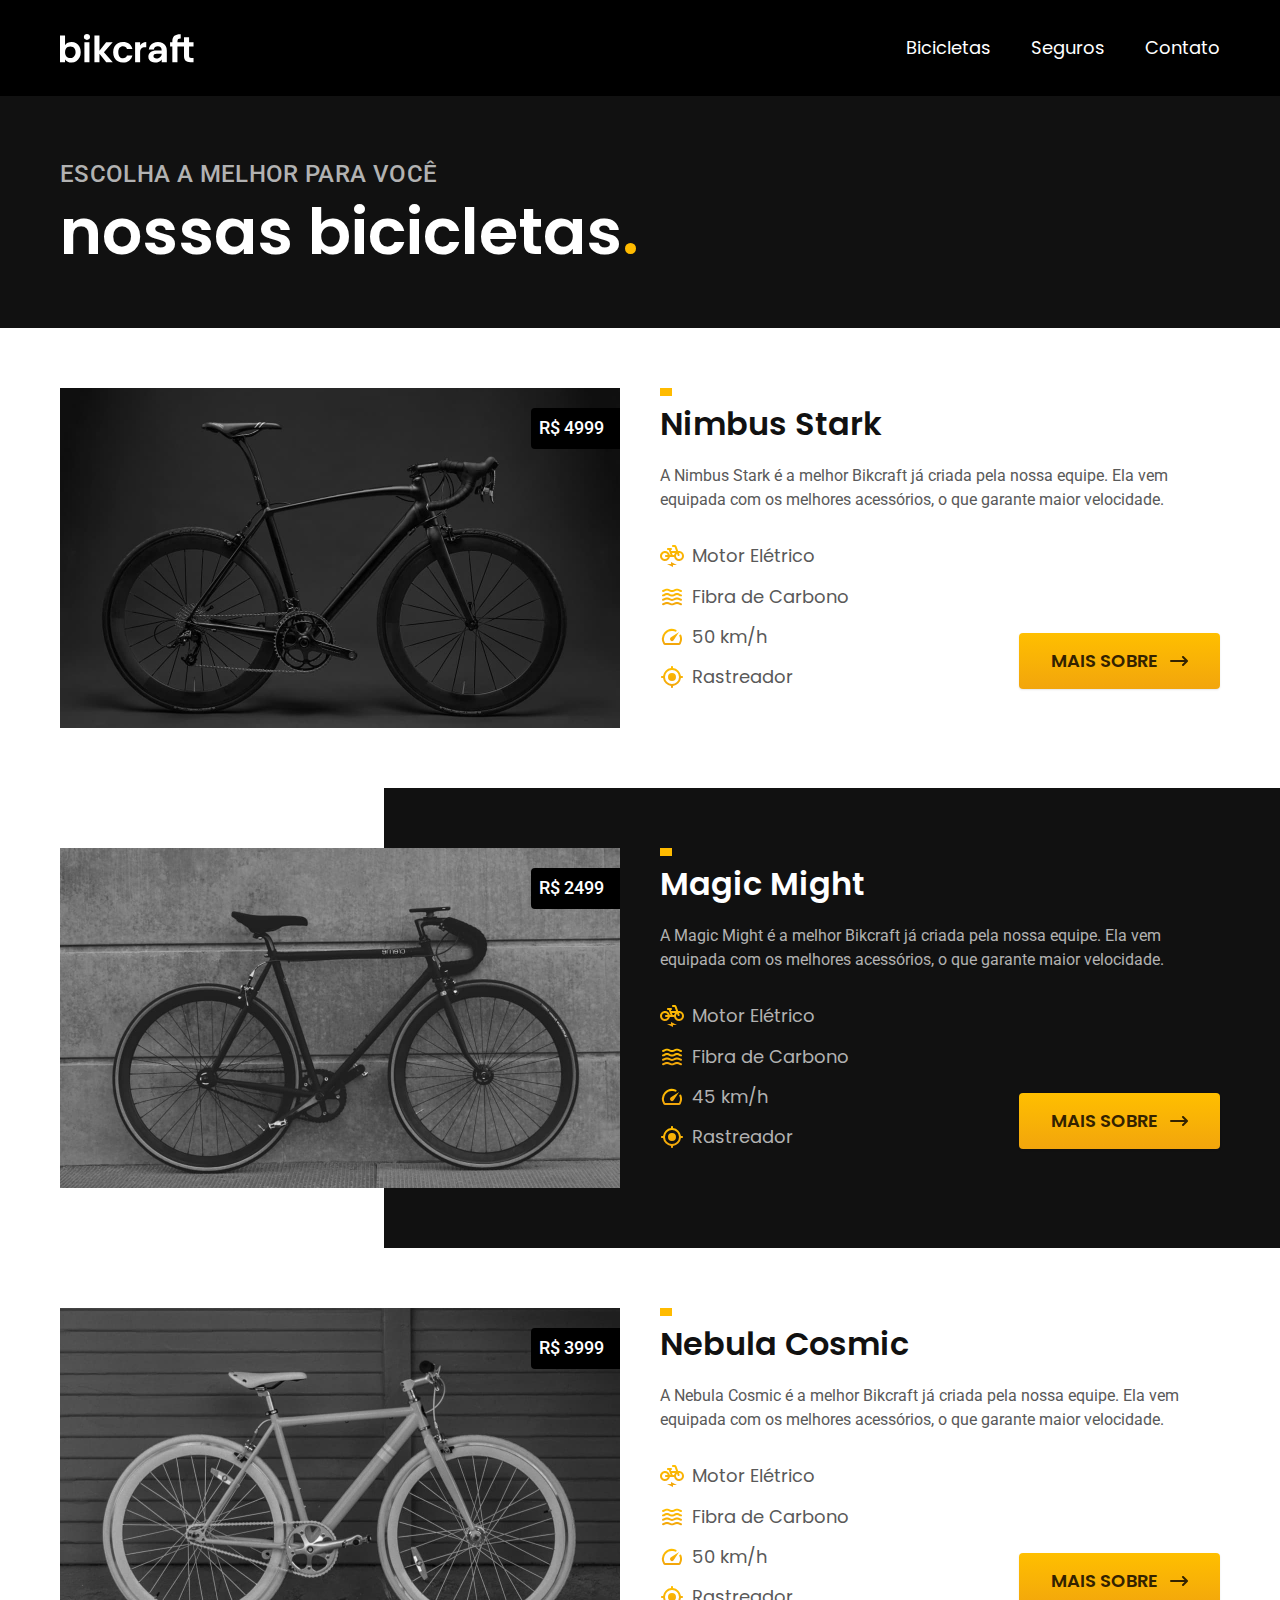
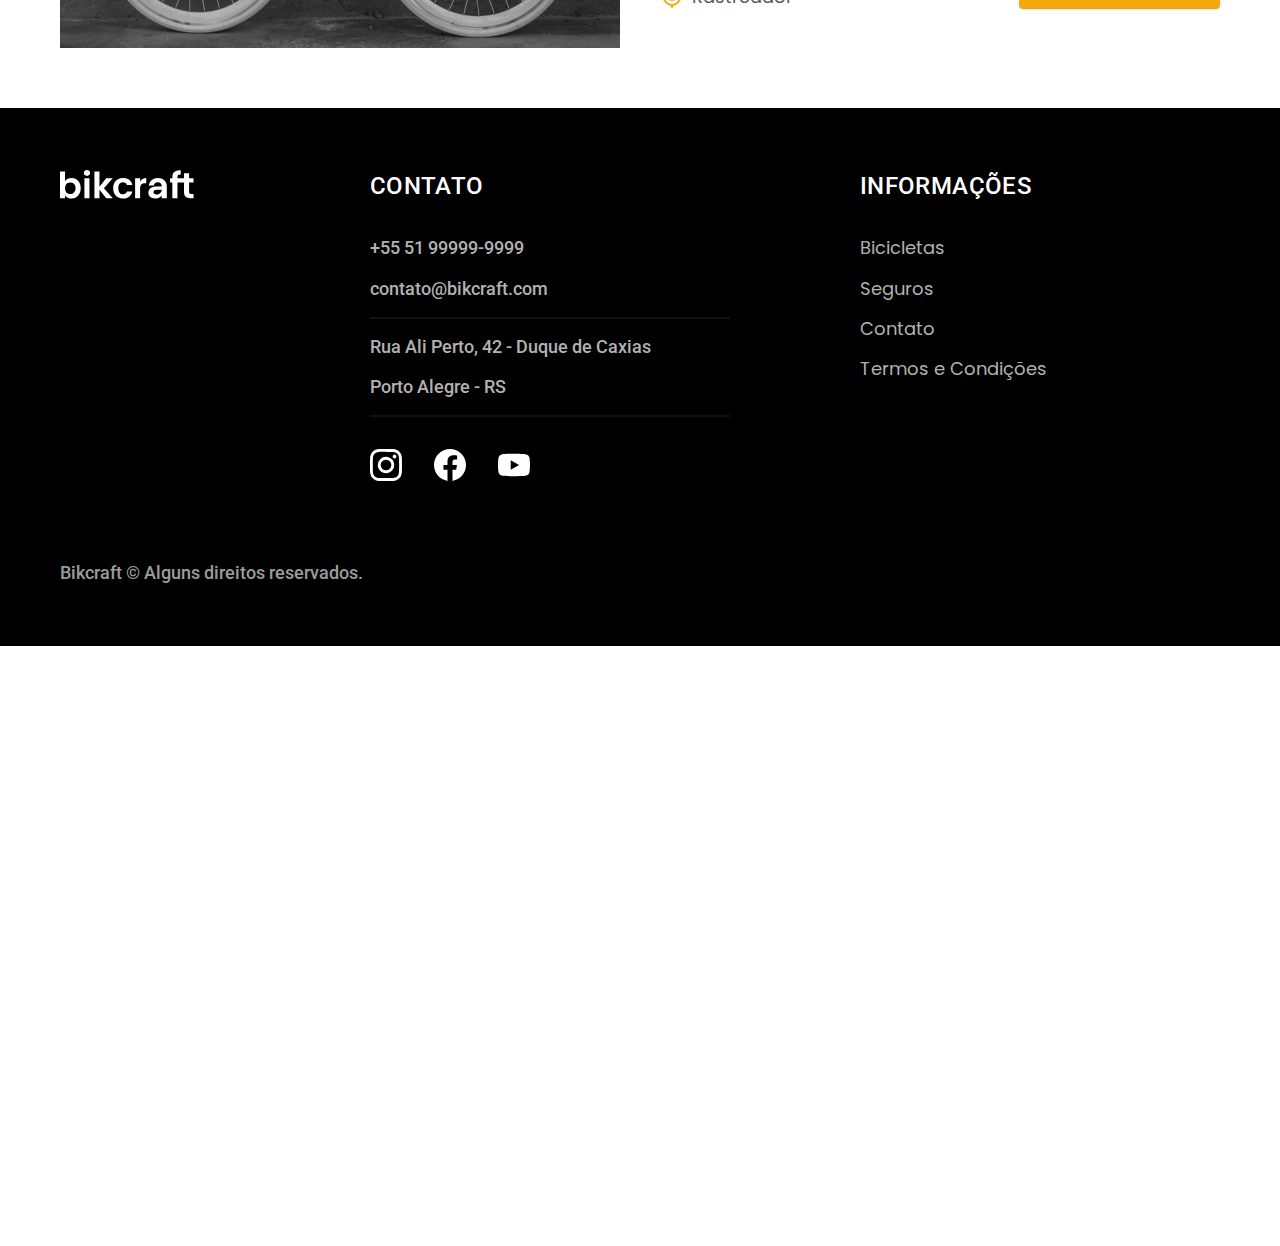
==== bicicletas.html @ feb737e9 "bicicletas" ====
<!DOCTYPE html>
<html lang="pt-br">

<head>
  <meta charset="UTF-8">
  <meta http-equiv="X-UA-Compatible" content="IE=edge">
  <meta name="viewport" content="width=device-width, initial-scale=1.0">
  <title>Bicicletas | Bikcraft</title>
  <meta name="description" content="Bicicletas.">
  <link rel="stylesheet" href="./css/style.css">

  <link rel="preconnect" href="https://fonts.googleapis.com">
  <link rel="preconnect" href="https://fonts.gstatic.com" crossorigin>
  <link href="https://fonts.googleapis.com/css2?family=Merriweather:ital,wght@1,900&family=Poppins:wght@400;600&family=Roboto:wght@500&display=swap" rel="stylesheet">

</head>

<body id="bicicletas">
  <header class="header-bg">
    <div class="header container">
      <a href="./">
        <img src="./img/bikcraft.svg" alt="Bikcraft">
      </a>

      <nav aria-label="primaria">
        <ul class="header-menu font-1-m cor-0">
          <li><a href="./bicicletas.html">Bicicletas</a></li>
          <li><a href="./seguros.html">Seguros</a></li>
          <li><a href="./contato.html">Contato</a></li>
        </ul>
      </nav>
    </div>
  </header>

  <main>
    <div class="titulo-bg">
      <div class="titulo container">
        <p class="font-2-l-b cor-5">Escolha a melhor para você</p>
        <h1 class="font-1-xxl cor-0">nossas bicicletas<span class="cor-p1">.</span></h1>
      </div>
    </div>

    <div class="bicicletas container">
      <div class="bicicletas-imagem">
        <img src="./img/bicicletas/nimbus.jpg" alt="Bicicleta Preta">
        <span class="font-2-m cor-0">R$ 4999</span>
      </div>
      <div class="bicicletas-conteudo">
        <h2 class="font-1-xl">Nimbus Stark</h2>
        <p class="font-2-s cor-8">A Nimbus Stark é a melhor Bikcraft já criada pela nossa equipe. Ela vem equipada com os melhores acessórios, o que garante maior velocidade.</p>
        <ul class="font-1-m cor-8">
          <li>
            <img src="./img/icones/eletrica.svg" alt="">
            Motor Elétrico
          </li>
          <li>
            <img src="./img/icones/carbono.svg" alt="">
            Fibra de Carbono
          </li>
          <li>
            <img src="./img/icones/velocidade.svg" alt="">
            50 km/h
          </li>
          <li>
            <img src="./img/icones/rastreador.svg" alt="">
            Rastreador
          </li>
        </ul>
        <a class="botao seta" href="./bicicletas/nimbus.html">Mais Sobre</a>
      </div>
    </div>

    <div class="bicicletas-bg">
      <div class="bicicletas container">
        <div class="bicicletas-imagem">
          <img src="./img/bicicletas/magic.jpg" alt="Bicicleta Preta">
          <span class="font-2-m cor-0">R$ 2499</span>
        </div>
        <div class="bicicletas-conteudo">
          <h2 class="font-1-xl cor-0">Magic Might</h2>
          <p class="font-2-s cor-5">A Magic Might é a melhor Bikcraft já criada pela nossa equipe. Ela vem equipada com os melhores acessórios, o que garante maior velocidade.</p>
          <ul class="font-1-m cor-5">
            <li>
              <img src="./img/icones/eletrica.svg" alt="">
              Motor Elétrico
            </li>
            <li>
              <img src="./img/icones/carbono.svg" alt="">
              Fibra de Carbono
            </li>
            <li>
              <img src="./img/icones/velocidade.svg" alt="">
              45 km/h
            </li>
            <li>
              <img src="./img/icones/rastreador.svg" alt="">
              Rastreador
            </li>
          </ul>
          <a class="botao seta" href="./bicicletas/magic.html">Mais Sobre</a>
        </div>
      </div>
    </div>

    <div class="bicicletas container">
      <div class="bicicletas-imagem">
        <img src="./img/bicicletas/nebula.jpg" alt="Bicicleta Preta">
        <span class="font-2-m cor-0">R$ 3999</span>
      </div>
      <div class="bicicletas-conteudo">
        <h2 class="font-1-xl">Nebula Cosmic</h2>
        <p class="font-2-s cor-8">A Nebula Cosmic é a melhor Bikcraft já criada pela nossa equipe. Ela vem equipada com os melhores acessórios, o que garante maior velocidade.</p>
        <ul class="font-1-m cor-8">
          <li>
            <img src="./img/icones/eletrica.svg" alt="">
            Motor Elétrico
          </li>
          <li>
            <img src="./img/icones/carbono.svg" alt="">
            Fibra de Carbono
          </li>
          <li>
            <img src="./img/icones/velocidade.svg" alt="">
            50 km/h
          </li>
          <li>
            <img src="./img/icones/rastreador.svg" alt="">
            Rastreador
          </li>
        </ul>
        <a class="botao seta" href="./bicicletas/nebula.html">Mais Sobre</a>
      </div>
    </div>

  </main>

  <footer class="footer-bg">
    <div class="footer container">
      <img src="./img/bikcraft.svg" alt="Bikcraft">
      <div class="footer-contato">
        <h3 class="font-2-l-b cor-0">Contato</h3>
        <ul class="font-2-m cor-5">
          <li><a href="tel:+5551999999999">+55 51 99999-9999</a></li>
          <li><a href="mailto:contato@bikcraft.com">contato@bikcraft.com</a></li>
          <li>Rua Ali Perto, 42 - Duque de Caxias</li>
          <li>Porto Alegre - RS</li>
        </ul>
        <div class="footer-redes">
          <a href="">
            <img src="./img/redes/instagram.svg" alt="Instagram">
          </a>
          <a href="">
            <img src="./img/redes/facebook.svg" alt="Facebook">
          </a>
          <a href="">
            <img src="./img/redes/youtube.svg" alt="Youtube">
          </a>
        </div>
      </div>
      <div class="footer-informacoes">
        <h3 class="font-2-l-b cor-0">Informações</h3>
        <nav>
          <ul class="font-1-m cor-5">
            <li><a href="./bicicletas.html">Bicicletas</a></li>
            <li><a href="./seguros.html">Seguros</a></li>
            <li><a href="./contato.html">Contato</a></li>
            <li><a href="./termos.html">Termos e Condições</a></li>
          </ul>
        </nav>
      </div>
      <p class="footer-copy font-2-m cor-6">Bikcraft © Alguns direitos reservados.</p>
    </div>
  </footer>
</body>

</html>
---- css/style.css ----
/* Global */
@import "./global/header.css";
@import "./global/global.css";
@import "./global/footer.css";

/* Home */
@import "./home/introducao.css";
@import "./home/tecnologia.css";
@import "./home/parceiros.css";
@import "./home/depoimento.css";

/* Utilidades */
@import "./utilidades/componentes.css";
@import "./utilidades/tipografia.css";
@import "./utilidades/cores.css";

/* Bicicletas */
@import "./bicicletas/bicicletas-lista.css";
@import "./bicicletas/bicicletas.css";

/* Seguros */
@import "./seguros/seguros.css";

/* Termos */
@import "./termos/termos.css";
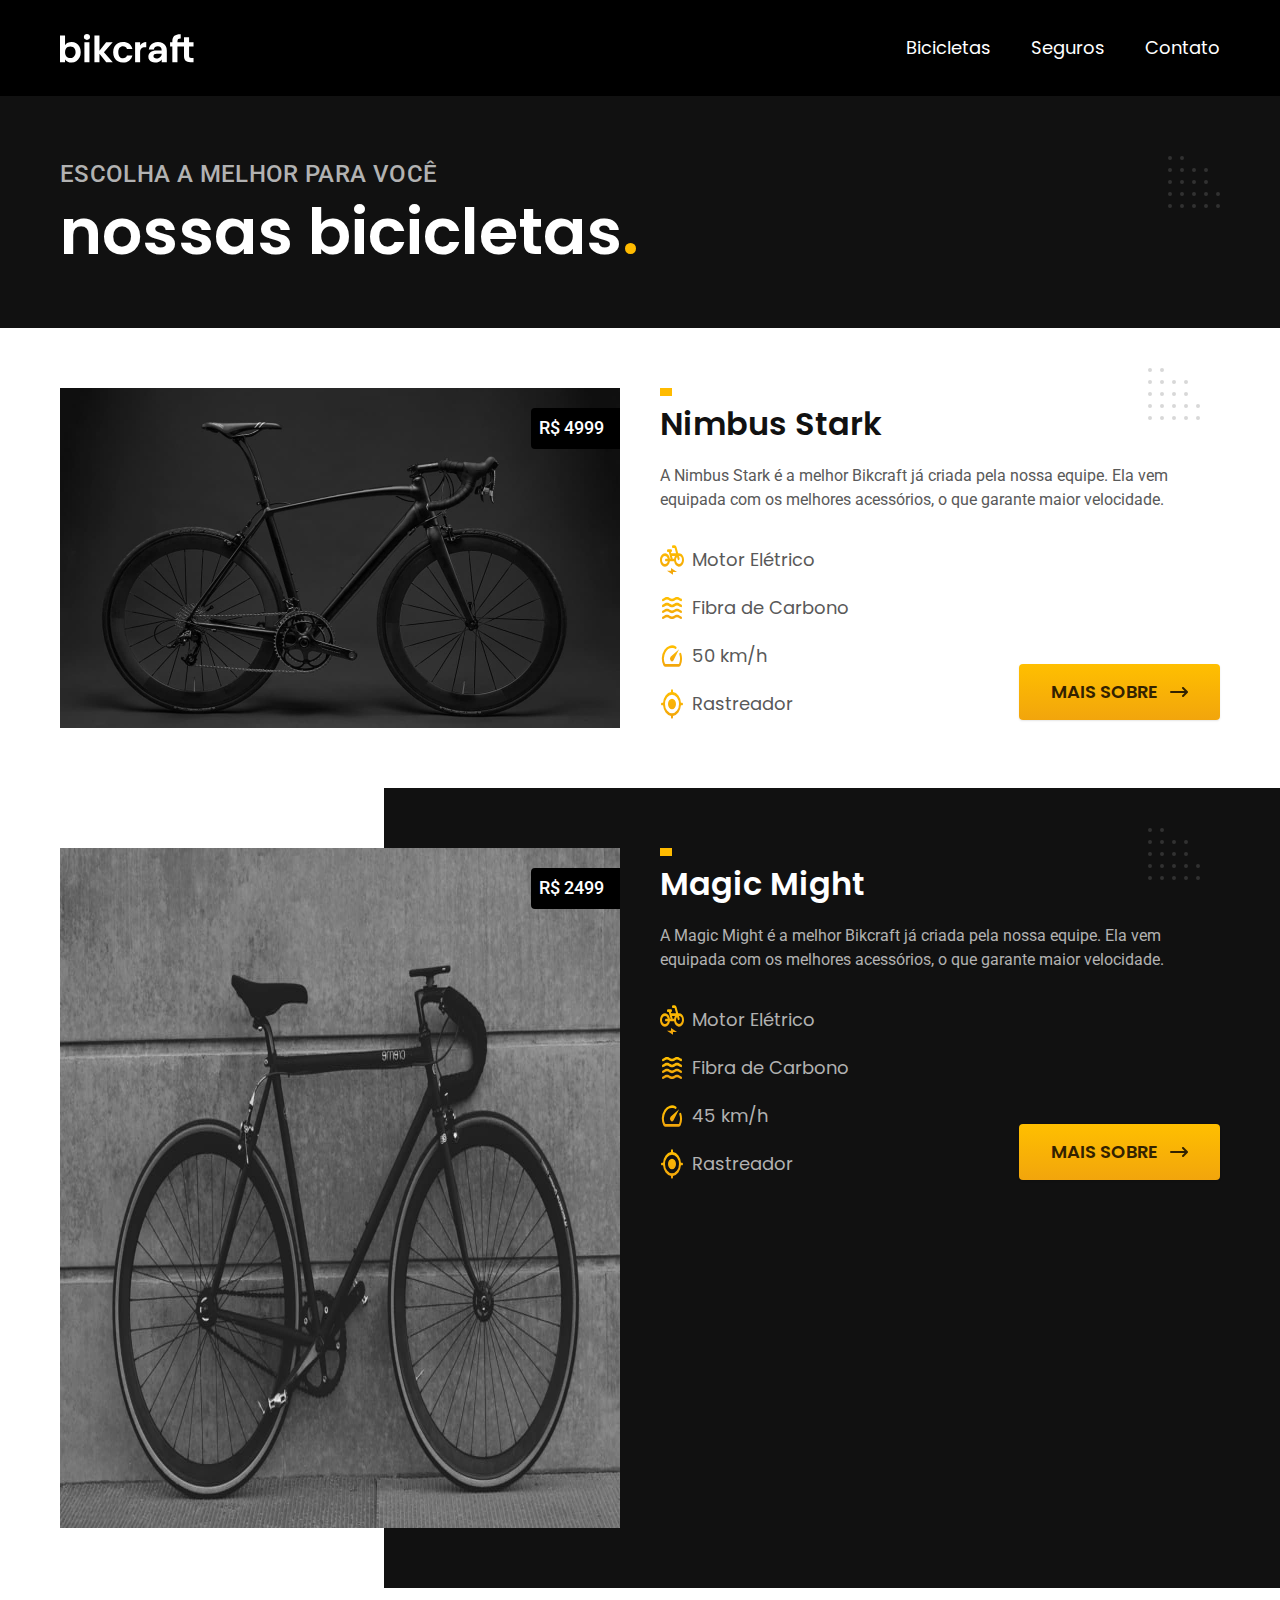
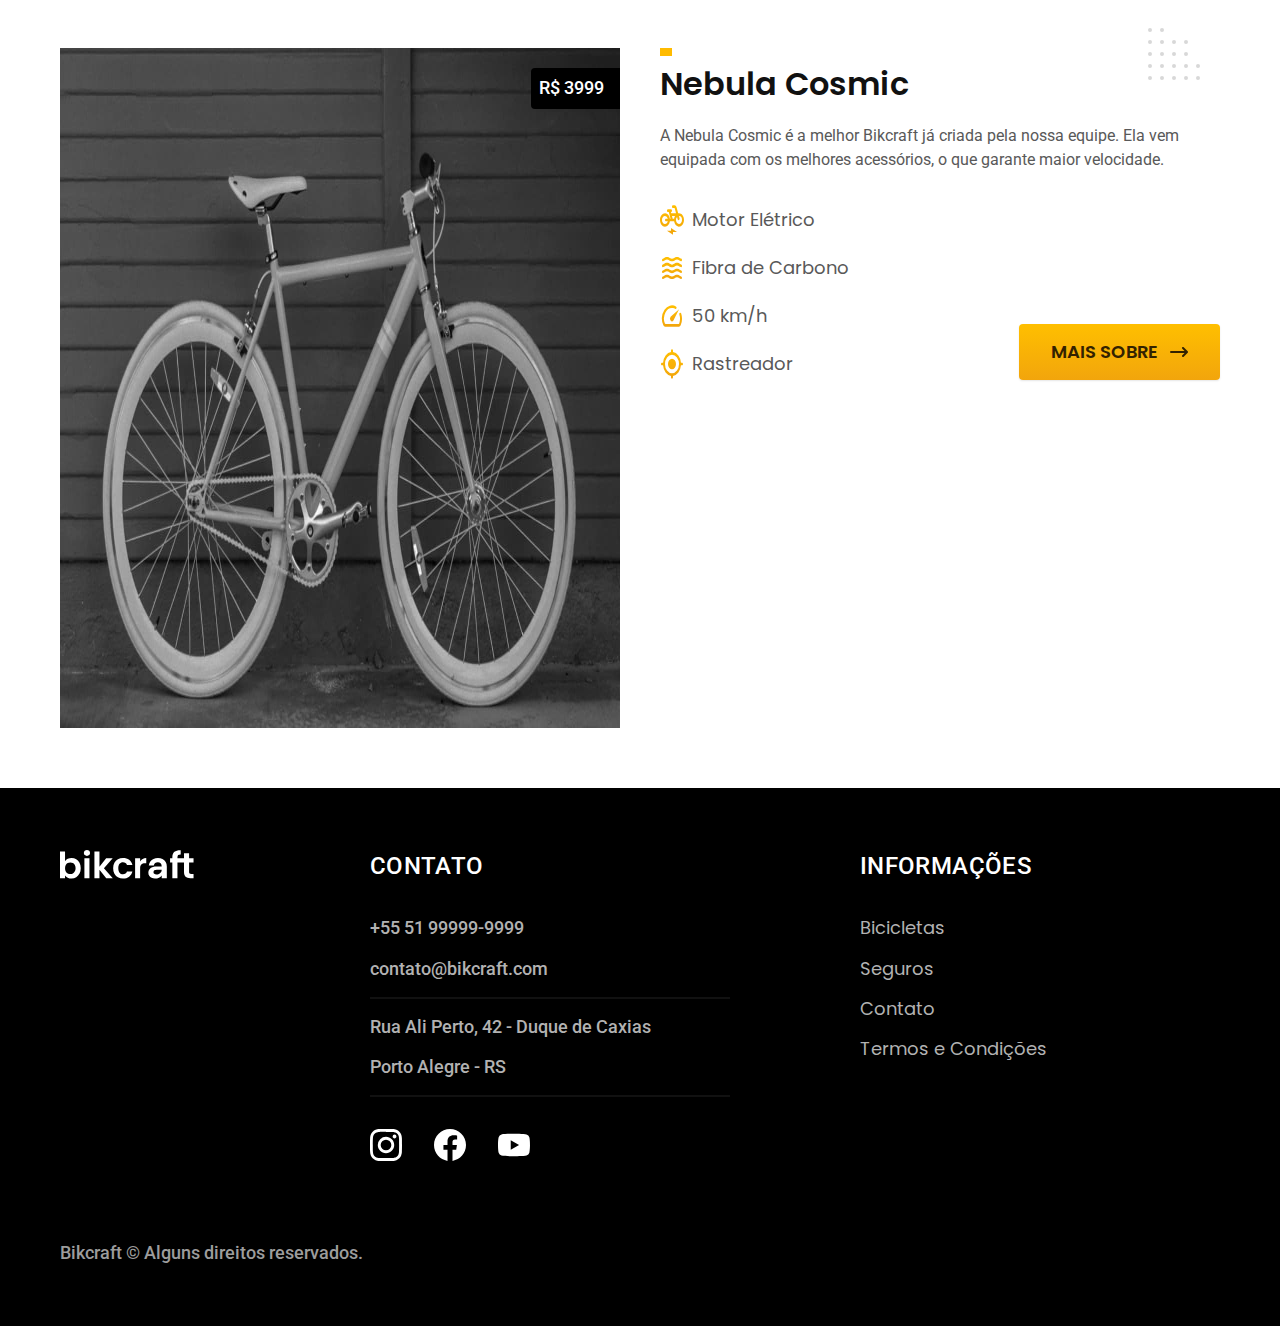
==== commit 07bc2035: "otimizações" ====
--- a/bicicletas.html
+++ b/bicicletas.html
@@ -7,6 +7,7 @@
   <meta name="viewport" content="width=device-width, initial-scale=1.0">
   <title>Bicicletas | Bikcraft</title>
   <meta name="description" content="Bicicletas.">
+  <link rel="preload" href="./css/style.css" as="style">
   <link rel="stylesheet" href="./css/style.css">
 
   <link rel="preconnect" href="https://fonts.googleapis.com">
@@ -19,7 +20,7 @@
   <header class="header-bg">
     <div class="header container">
       <a href="./">
-        <img src="./img/bikcraft.svg" alt="Bikcraft">
+        <img src="./img/bikcraft.svg" width="136" height="32" alt=" Bikcraft">
       </a>
 
       <nav aria-label="primaria">
@@ -50,19 +51,19 @@
         <p class="font-2-s cor-8">A Nimbus Stark é a melhor Bikcraft já criada pela nossa equipe. Ela vem equipada com os melhores acessórios, o que garante maior velocidade.</p>
         <ul class="font-1-m cor-8">
           <li>
-            <img src="./img/icones/eletrica.svg" alt="">
+            <img src="./img/icones/eletrica.svg" width="32" height="32" alt="">
             Motor Elétrico
           </li>
           <li>
-            <img src="./img/icones/carbono.svg" alt="">
+            <img src="./img/icones/carbono.svg" width="32" height="32" alt="">
             Fibra de Carbono
           </li>
           <li>
-            <img src="./img/icones/velocidade.svg" alt="">
+            <img src="./img/icones/velocidade.svg" width="32" height="32" alt="">
             50 km/h
           </li>
           <li>
-            <img src="./img/icones/rastreador.svg" alt="">
+            <img src="./img/icones/rastreador.svg" width="32" height="32" alt="">
             Rastreador
           </li>
         </ul>
@@ -73,7 +74,7 @@
     <div class="bicicletas-bg">
       <div class="bicicletas container">
         <div class="bicicletas-imagem">
-          <img src="./img/bicicletas/magic.jpg" alt="Bicicleta Preta">
+          <img src="./img/bicicletas/magic.jpg" width="1120" height="680" alt="Bicicleta Preta">
           <span class="font-2-m cor-0">R$ 2499</span>
         </div>
         <div class="bicicletas-conteudo">
@@ -81,19 +82,19 @@
           <p class="font-2-s cor-5">A Magic Might é a melhor Bikcraft já criada pela nossa equipe. Ela vem equipada com os melhores acessórios, o que garante maior velocidade.</p>
           <ul class="font-1-m cor-5">
             <li>
-              <img src="./img/icones/eletrica.svg" alt="">
+              <img src="./img/icones/eletrica.svg" width="32" height="32" alt="">
               Motor Elétrico
             </li>
             <li>
-              <img src="./img/icones/carbono.svg" alt="">
+              <img src="./img/icones/carbono.svg" width="32" height="32" alt="">
               Fibra de Carbono
             </li>
             <li>
-              <img src="./img/icones/velocidade.svg" alt="">
+              <img src="./img/icones/velocidade.svg" width="32" height="32" alt="">
               45 km/h
             </li>
             <li>
-              <img src="./img/icones/rastreador.svg" alt="">
+              <img src="./img/icones/rastreador.svg" width="32" height="32" alt="">
               Rastreador
             </li>
           </ul>
@@ -104,7 +105,7 @@
 
     <div class="bicicletas container">
       <div class="bicicletas-imagem">
-        <img src="./img/bicicletas/nebula.jpg" alt="Bicicleta Preta">
+        <img src="./img/bicicletas/nebula.jpg" width="1120" height="680" alt="Bicicleta Preta">
         <span class="font-2-m cor-0">R$ 3999</span>
       </div>
       <div class="bicicletas-conteudo">
@@ -112,19 +113,19 @@
         <p class="font-2-s cor-8">A Nebula Cosmic é a melhor Bikcraft já criada pela nossa equipe. Ela vem equipada com os melhores acessórios, o que garante maior velocidade.</p>
         <ul class="font-1-m cor-8">
           <li>
-            <img src="./img/icones/eletrica.svg" alt="">
+            <img src="./img/icones/eletrica.svg" width="32" height="32" alt="">
             Motor Elétrico
           </li>
           <li>
-            <img src="./img/icones/carbono.svg" alt="">
+            <img src="./img/icones/carbono.svg" width="32" height="32" alt="">
             Fibra de Carbono
           </li>
           <li>
-            <img src="./img/icones/velocidade.svg" alt="">
+            <img src="./img/icones/velocidade.svg" width="32" height="32" alt="">
             50 km/h
           </li>
           <li>
-            <img src="./img/icones/rastreador.svg" alt="">
+            <img src="./img/icones/rastreador.svg" width="32" height="32" alt="">
             Rastreador
           </li>
         </ul>
@@ -136,7 +137,7 @@
 
   <footer class="footer-bg">
     <div class="footer container">
-      <img src="./img/bikcraft.svg" alt="Bikcraft">
+      <img src="./img/bikcraft.svg" width="136" height="32"" alt=" Bikcraft">
       <div class="footer-contato">
         <h3 class="font-2-l-b cor-0">Contato</h3>
         <ul class="font-2-m cor-5">
@@ -147,13 +148,13 @@
         </ul>
         <div class="footer-redes">
           <a href="">
-            <img src="./img/redes/instagram.svg" alt="Instagram">
+            <img src="./img/redes/instagram.svg" width="32" height="32"" alt=" Instagram">
           </a>
           <a href="">
-            <img src="./img/redes/facebook.svg" alt="Facebook">
+            <img src="./img/redes/facebook.svg" width="32" height="32"" alt=" Facebook">
           </a>
           <a href="">
-            <img src="./img/redes/youtube.svg" alt="Youtube">
+            <img src="./img/redes/youtube.svg" width="32" height="32"" alt=" Youtube">
           </a>
         </div>
       </div>
--- a/css/style.css
+++ b/css/style.css
@@ -1,6 +1,6 @@
 /* Global */
+@import "./global/global.css";
 @import "./global/header.css";
-@import "./global/global.css";
 @import "./global/footer.css";
 
 /* Home */
@@ -13,13 +13,28 @@
 @import "./utilidades/componentes.css";
 @import "./utilidades/tipografia.css";
 @import "./utilidades/cores.css";
+@import "./utilidades/formulario.css";
 
 /* Bicicletas */
 @import "./bicicletas/bicicletas-lista.css";
 @import "./bicicletas/bicicletas.css";
 
+/* Bicicleta */
+@import "./bicicleta/bicicleta.css";
+@import "./bicicleta/seguro.css";
+
+/* Contato */
+@import "./contato/contato.css";
+@import "./contato/lojas.css";
+
 /* Seguros */
 @import "./seguros/seguros.css";
+@import "./seguros/vantagens.css";
+@import "./seguros/perguntas.css";
 
 /* Termos */
 @import "./termos/termos.css";
+
+/* Orçamento */
+
+@import url("./orcamento/orcamento.css");
--- a/css/style.css
+++ b/css/style.css
@@ -1,6 +1,6 @@
 /* Global */
+@import "./global/global.css";
 @import "./global/header.css";
-@import "./global/global.css";
 @import "./global/footer.css";
 
 /* Home */
@@ -13,13 +13,28 @@
 @import "./utilidades/componentes.css";
 @import "./utilidades/tipografia.css";
 @import "./utilidades/cores.css";
+@import "./utilidades/formulario.css";
 
 /* Bicicletas */
 @import "./bicicletas/bicicletas-lista.css";
 @import "./bicicletas/bicicletas.css";
 
+/* Bicicleta */
+@import "./bicicleta/bicicleta.css";
+@import "./bicicleta/seguro.css";
+
+/* Contato */
+@import "./contato/contato.css";
+@import "./contato/lojas.css";
+
 /* Seguros */
 @import "./seguros/seguros.css";
+@import "./seguros/vantagens.css";
+@import "./seguros/perguntas.css";
 
 /* Termos */
 @import "./termos/termos.css";
+
+/* Orçamento */
+
+@import url("./orcamento/orcamento.css");
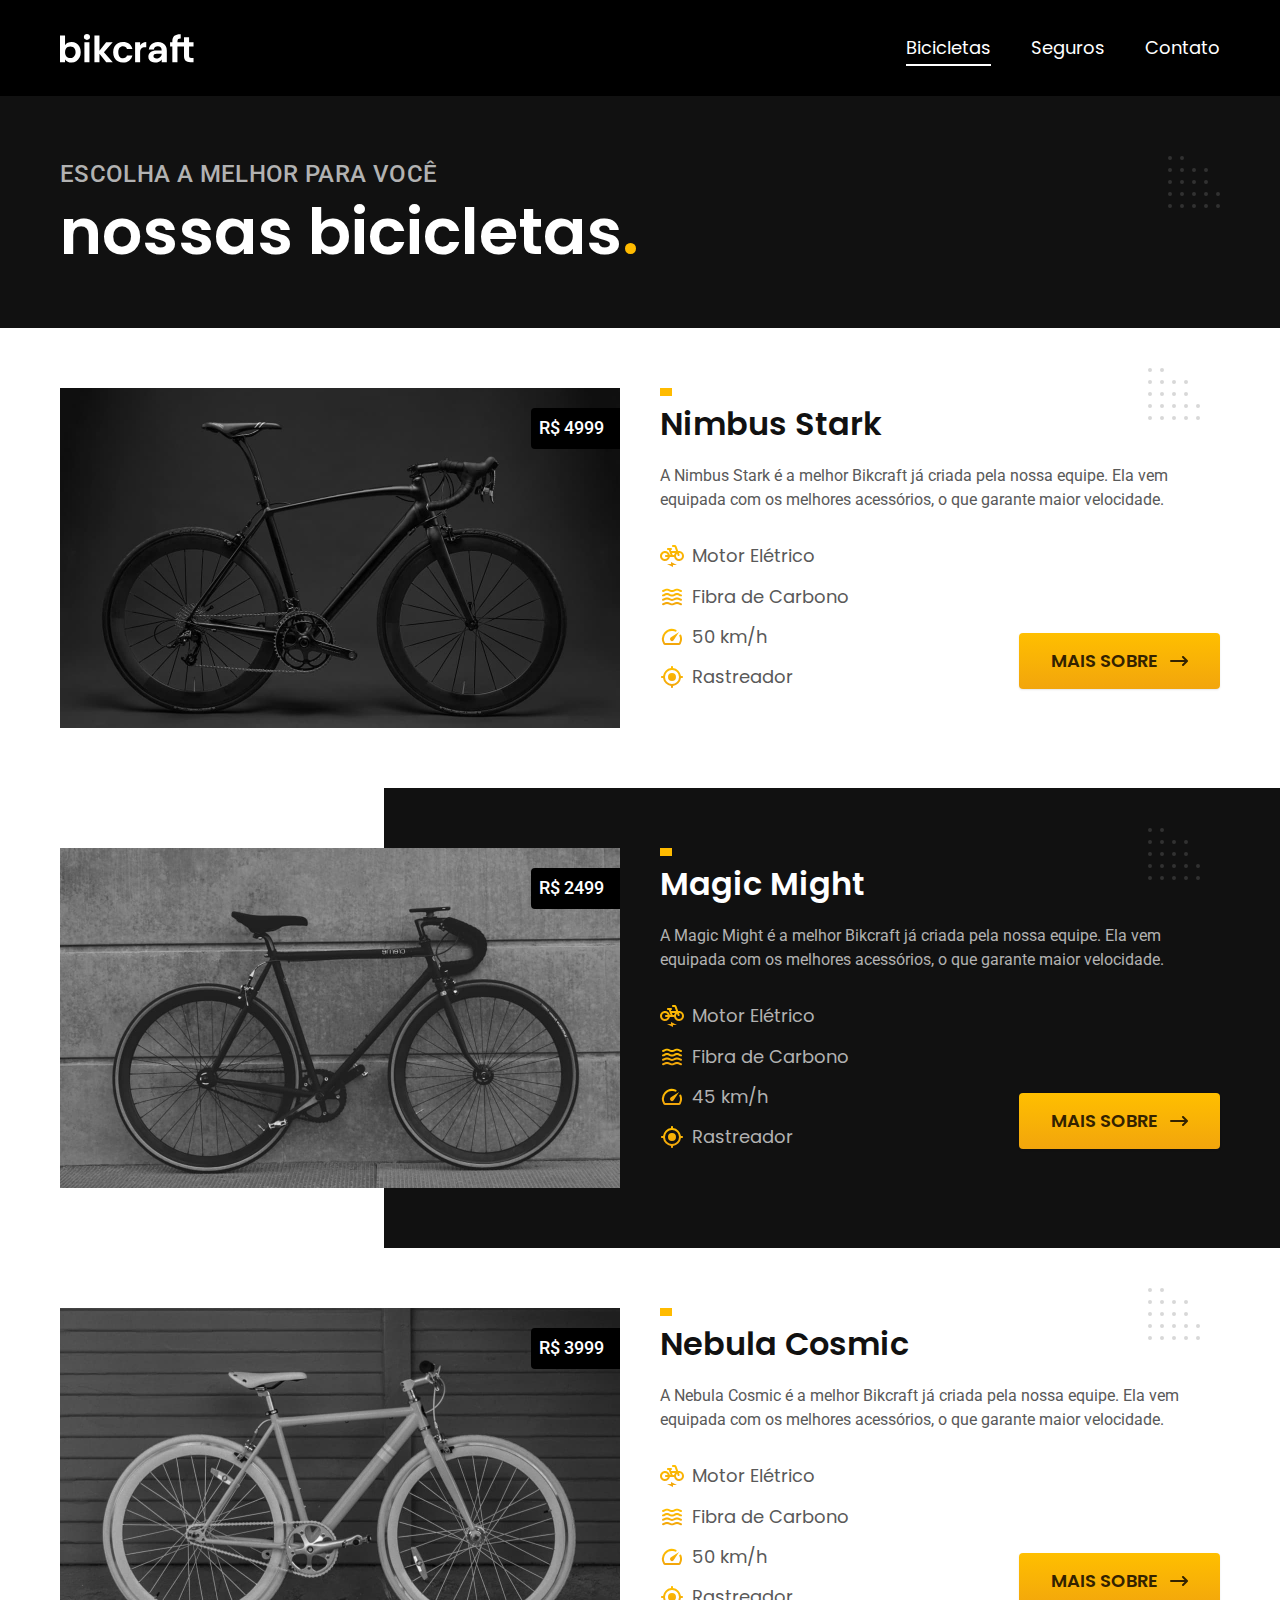
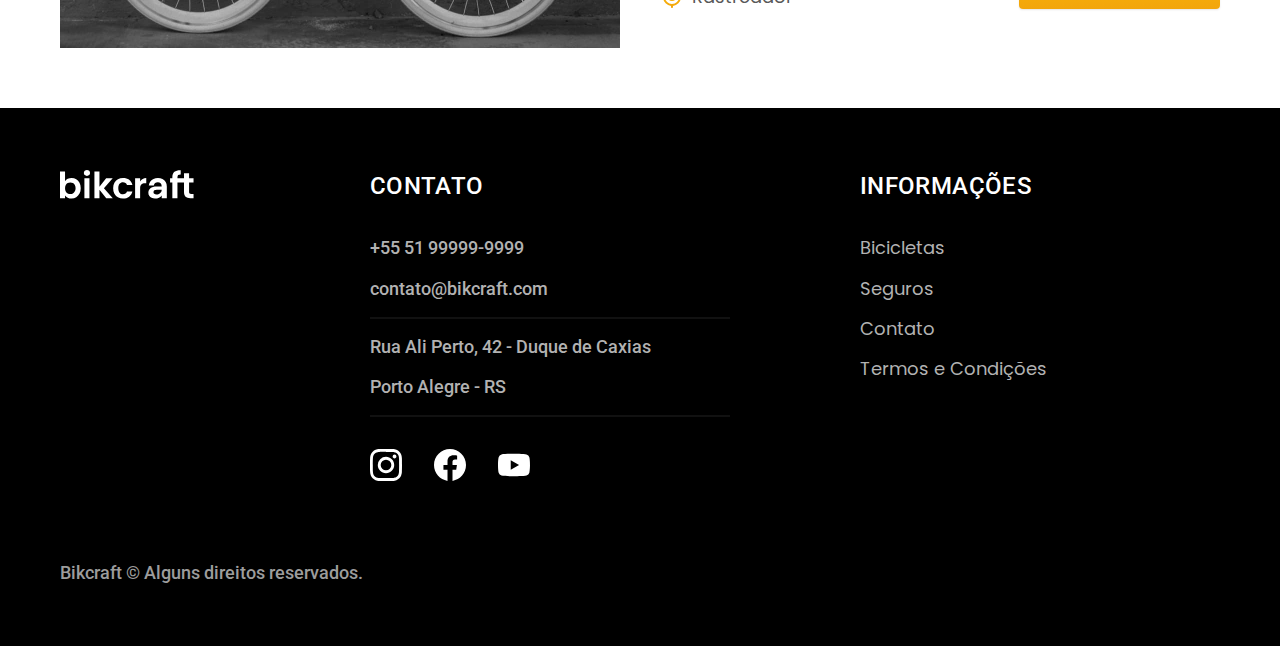
==== commit cb1b7f55: "otimizado para producao" ====
--- a/bicicletas.html
+++ b/bicicletas.html
@@ -7,13 +7,15 @@
   <meta name="viewport" content="width=device-width, initial-scale=1.0">
   <title>Bicicletas | Bikcraft</title>
   <meta name="description" content="Bicicletas.">
-  <link rel="preload" href="./css/style.css" as="style">
-  <link rel="stylesheet" href="./css/style.css">
+  <link rel="icon" href="./favicon.svg" type="image/svg+xml">
+  <link rel="preload" href="./css/style.min.css" as="style">
+  <link rel="stylesheet" href="./css/style.min.css">
 
   <link rel="preconnect" href="https://fonts.googleapis.com">
   <link rel="preconnect" href="https://fonts.gstatic.com" crossorigin>
   <link href="https://fonts.googleapis.com/css2?family=Merriweather:ital,wght@1,900&family=Poppins:wght@400;600&family=Roboto:wght@500&display=swap" rel="stylesheet">
 
+  <script>document.documentElement.classList.add('js')</script>
 </head>
 
 <body id="bicicletas">
@@ -172,6 +174,7 @@
       <p class="footer-copy font-2-m cor-6">Bikcraft © Alguns direitos reservados.</p>
     </div>
   </footer>
+  <script src="./js/script.js"></script>
 </body>
 
 </html>--- a/css/style.min.css
+++ b/css/style.min.css
@@ -0,0 +1 @@
+body{margin:0;font-family:Arial,Helvetica,sans-serif;color:#111}blockquote,dd,h1,h2,h3,h4,p,ul{margin:0}ul{margin:0;padding:0;list-style:none}a{text-decoration:none;color:inherit}img{max-width:100%;height:auto;display:block}img[src$=".jpeg"]{border-radius:4px}.header-bg{background-color:var(--cor-12)}.header{display:flex;flex-wrap:wrap;gap:20px;justify-content:space-between;align-items:center;padding-top:20px;padding-bottom:20px}.header-menu{display:flex;flex-wrap:wrap;gap:40px}.header-menu a{display:inline-block;padding:16px 0;position:relative}.header-menu a:after{content:"";display:block;height:2px;width:0;background:var(--cor-0);margin-top:4px;transition:.3s;position:absolute}.header-menu a.ativo::after,.header-menu a:hover::after{width:100%}@media (max-width:800px){.header-menu{gap:20px}.header-menu a{background:var(--cor-11);padding:12px 16px;border-radius:4px}.header-menu a:hover{background:var(--cor-10)}.header a::after{display:none}}@media (max-width:600px){.header-menu{gap:12px}.header-menu a{padding:8px 12px;font-size:14px}}.footer-bg{background-color:var(--cor-12)}.footer{display:grid;grid-template-columns:3fr 5fr 4fr;gap:40px;padding-top:60px;padding-bottom:60px}.footer h3{margin-bottom:32px}.footer-contato ul{margin-bottom:32px}.footer-contato li:nth-child(2n):after{content:"";display:block;max-width:360px;height:2px;background-color:var(--cor-11);margin-top:16px}.footer li{margin-bottom:16px}.footer-redes{display:flex;gap:32px}.footer a:hover{color:var(--cor-0)}.footer-copy{grid-column:1/-1;margin-top:40px}@media (max-width:800px){.footer>img{display:none}.footer{grid-template-columns:1fr 1fr}}@media (max-width:600px){.footer{grid-template-columns:1fr;gap:60px}.footer-copy{margin-top:0}}.introducao-bg{background:var(--cor-12) url("../img/dec/bottom-left.svg") no-repeat bottom 160px left 20px;box-shadow:inset 0 -120px var(--cor-0)}.introducao{display:grid;grid-template-columns:1fr 1fr;gap:0 40px}.introducao-conteudo{align-self:end;padding-bottom:200px}.introducao img{width:100%;height:100%;object-fit:cover;border-radius:4px}.introducao h1{margin-bottom:32px}.introducao p{margin-bottom:20px}@media (max-width:800px){.introducao-bg{background:var(--cor-11);padding-top:40px;box-shadow:inset 0 -60px var(--cor-0)}.introducao{grid-template-columns:1fr;gap:32px}.introducao-conteudo{padding-bottom:0}.introducao h1{margin-bottom:16px}.introducao img{height:300px;width:100%}}.tecnologia-bg{background-color:var(--cor-11);box-shadow:inset 0 80px var(--cor-0),inset 0 -80px var(--cor-0)}.tecnologia{display:grid;grid-template-columns:1fr 1fr;gap:40px}.tecnologia-imagem img{width:100%;height:100%;object-fit:cover;object-position:left}.tecnologia-conteudo{padding-top:160px;padding-bottom:160px}.tecnologia-conteudo>span{display:block;margin-bottom:20px}.tecnologia-conteudo h2{margin-bottom:32px}.tecnologia-conteudo>p{margin-bottom:20px}.tecnologia a{margin-bottom:80px}.tecnologia-vantagens{display:flex;gap:40px}.tecnologia-vantagens h3{margin-bottom:8px;width:max-content}.tecnologia-vantagens img{width:24px;margin-bottom:8px}@media (max-width:800px){.tecnologia-bg{box-shadow:initial}.tecnologia{grid-template-columns:1fr}.tecnologia-conteudo{padding-top:60px;padding-bottom:60px}.tecnologia-imagem{display:none}.tecnologia a{margin-bottom:60px}}@media (max-width:600px){.tecnologia-vantagens{flex-direction:column}}.parceiros{padding-top:60px;padding-bottom:120px}.parceiros h2{margin-bottom:60px}.parceiros ul{padding:0 20px;max-width:1400px;display:grid;margin:0 auto;grid-template-columns:repeat(4,1fr)}.parceiros li{display:flex;padding:32px;border-left:2px solid var(--cor-2)}.parceiros img{margin:auto}.parceiros li:first-child,.parceiros li:nth-child(5){border-left:none}.parceiros li:nth-child(n+5){border-top:2px solid var(--cor-2)}@media (max-width:800px){.parceiros{padding-bottom:60px}.parceiros li{padding:20px}.parceiros h2{margin-bottom:20px}.parceiros ul{grid-template-columns:repeat(2,1fr)}.parceiros li:nth-child(n+3){border-top:2px solid var(--cor-2)}.parceiros li:nth-child(odd){border-left:none}}.depoimento{display:grid;grid-template-columns:1fr 1fr;background-color:var(--cor-p1);overflow:hidden}.depoimento img{width:100%;height:100%;object-fit:cover;border-radius:0}.depoimento-conteudo{padding:40px 40px 80px 80px;align-self:end;background:url("../img/dec/bottom-right-p.svg") no-repeat bottom 40px right 40px}.depoimento-conteudo p{font-family:Merriweather,serif;font-style:italic;font-weight:900;margin-bottom:32px;max-width:32ch;position:relative}.depoimento p::after,.depoimento p::before{font-size:5rem;color:var(--cor-p2);position:absolute}.depoimento p::before{content:"“";left:-50px;top:-20px}.depoimento p::after{content:"”"}@media (min-width:1200){.depoimento img{max-height:520px}}@media (max-width:800px){.depoimento{grid-template-columns:1fr;text-align:center}.depoimento-conteudo img{max-height:200px}.depoimento-conteudo{padding:40px 20px;margin:auto}}.container{box-sizing:border-box;max-width:1200px;padding-left:20px;padding-right:20px;margin-left:auto;margin-right:auto}.botao{padding:16px 32px;display:inline-block;background:linear-gradient(#ffbf00,#f2a50c);box-shadow:0 1px 2px rgba(0,0,0,.1);border-radius:4px;color:var(--cor-p5);text-transform:uppercase;font:600 1.125rem/1.35 Poppins,sans-serif;max-width:max-content;border:none;cursor:pointer}.botao:hover{background:linear-gradient(#ffb60d,#e59317)}.botao.secundario{background:var(--cor-10);color:var(--cor-2)}.botao.secundario:hover{background:var(--cor-9)}.botao.seta{display:flex;align-items:center}.botao.seta::after{content:"";display:inline-block;width:18px;height:10px;margin-left:12px;background:url("../img/icones/seta.svg");transition:transform .2s}.botao.seta:hover::after{transform:translateX(4px)}@media (max-width:600px){.botao{padding:12px 16px;font-size:1rem}}.link{display:inline-block;color:var(--cor-p1);font:500 1.5rem/1.5 Poppins,sans-serif;text-transform:uppercase}.link::after{content:"";display:block;width:100%;height:4px;background-color:currentColor}.link:hover{color:var(--cor-0)}.titulo-bg{padding-top:60px;padding-bottom:60px;background-color:var(--cor-11)}.titulo{background:url("../img/dec/top-right.svg") no-repeat top right 20px}.titulo p{margin-bottom:4px}@media (max-width:800px){.titulo-bg{padding-top:40px;padding-bottom:40px}.titulo p{font-size:1rem;text-transform:lowercase;font-weight:400}}.font-1-xs{font:400 0.75rem/1.35 Poppins,sans-serif}.font-2-xs{font:400 0.875rem/1.43 Roboto,sans-serif}.font-1-s{font:400 1rem/1.5 Poppins,sans-serif}.font-2-s{font:400 1rem/1.5 Roboto,sans-serif}.font-1-m,.font-1-m-b{font:400 1.125rem/1.35 Poppins,sans-serif}.font-1-m-b{font-weight:600}.font-2-m{font:500 1.125rem/1.35 Roboto,sans-serif}.font-1-l{font:400 1.5rem/1.5 Poppins,sans-serif}.font-2-l,.font-2-l-b{font:400 1.5rem/1.5 Roboto,sans-serif}.font-2-l-b{font-weight:500;letter-spacing:.015em;text-transform:uppercase}.font-1-xl{font:600 2rem/1.25 Poppins,sans-serif}.font-2-xl{font:500 2rem/1.25 Roboto,sans-serif}.font-1-xxl{font:600 4rem/1.125 Poppins,sans-serif}@media (max-width:1200px){.font-1-xxl{font-size:3rem}.font-2-l,.font-2-l-b{font-size:1.25rem}}@media (max-width:800px){.font-1-xxl{font-size:2rem}.font-1-xl,.font-2-xl{font-size:1.5rem}}:root{--cor-0:#ffffff;--cor-1:#f7f7f7;--cor-2:#ededed;--cor-3:#dedede;--cor-4:#cccccc;--cor-5:#b2b2b2;--cor-6:#9c9c9c;--cor-7:#717171;--cor-8:#595959;--cor-9:#404040;--cor-10:#2e2e2e;--cor-11:#111111;--cor-12:#000000;--cor-p1:#ffbb00;--cor-p2:#e4a30b;--cor-p3:#a66f00;--cor-p4:#664400;--cor-p5:#332200}.cor-0{color:var(--cor-0)}.cor-1{color:var(--cor-1)}.cor-2{color:var(--cor-2)}.cor-3{color:var(--cor-3)}.cor-4{color:var(--cor-4)}.cor-5{color:var(--cor-5)}.cor-6{color:var(--cor-6)}.cor-7{color:var(--cor-7)}.cor-8{color:var(--cor-8)}.cor-9{color:var(--cor-9)}.cor-10{color:var(--cor-10)}.cor-11{color:var(--cor-11)}.cor-12{color:var(--cor-12)}.cor-p1{color:var(--cor-p1)}.cor-p2{color:var(--cor-p2)}.cor-p3{color:var(--cor-p3)}.cor-p4{color:var(--cor-p4)}.cor-p5{color:var(--cor-p5)}.form{display:grid;grid-template-columns:1fr 1fr;gap:20px}.form label{display:block;font:400 1rem/1.5 Poppins,sans-serif;margin-bottom:4px}.form .col-2{grid-column:span 2}.form input[type=email],.form input[type=text],.form textarea{font:400 1rem/1.5 Roboto,sans-serif;background:var(--cor-1);border:1px solid var(--cor-2);padding:12px;border-radius:4px;width:100%;box-sizing:border-box}.form input[type=email]:focus,.form input[type=text]:focus,.form textarea:focus{outline:0;border-color:var(--cor-p1);background:var(--cor-0);box-shadow:0 0 0 2px #fea}@media (max-width:600px){.form{grid-template-columns:1fr}.form .col-2{grid-column:1}}.js .fadeInDown{transform:translate3d(0,-20px,0)}.js .fadeInUp{transform:translate3d(0,20px,0)}.js .fadeInRight{transform:translate3d(20px,0,0)}.js .fadeInLeft{transform:translate3d(-20px,0,0)}.js [data-anime]{opacity:0}.js .anime{opacity:1;transform:none;transition:transform .8s,opacity .8s}.bicicletas-lista{padding-top:60px;padding-bottom:120px}.bicicletas-lista h2{margin-bottom:40px}.bicicletas-lista ul{display:flex;gap:40px;padding:0 20px 20px 20px;max-width:1400px;margin-left:auto;margin-right:auto;overflow-x:auto}#bicicleta .bicicletas-lista ul{padding:0 0 20px 0}.bicicletas-lista li{flex:1;min-width:280px}.bicicletas-lista a{display:block}.bicicletas-lista img{margin-bottom:16px}.bicicletas-lista h3{margin-bottom:8px;display:flex;align-items:center}.bicicletas-lista h3::before{content:"";display:inline-block;height:8px;width:12px;margin-right:8px;background-color:var(--cor-p1);transition:width .2s}.bicicletas-lista a:hover h3::before{width:24px}.bicicletas-lista li span{padding-left:20px}@media (max-width:800px){.bicicletas-lista{padding-bottom:60px}.bicicletas-lista ul{gap:20px}}.bicicletas-bg{background-image:linear-gradient(to right,var(--cor-0) 30%,var(--cor-11) 0)}.bicicletas{display:grid;grid-template-columns:1fr 1fr;gap:40px;padding-top:60px;padding-bottom:60px;background:url("../img/dec/top-right.svg") no-repeat top 40px right 40px}.bicicletas-imagem{display:grid}.bicicletas-imagem img{grid-area:1/1}.bicicletas-imagem span{grid-area:1/1;place-self:start end;margin-top:20px;background:var(--cor-12);display:inline-block;padding:8px 16px 8px 8px;border-radius:4px 0 0 4px}.bicicletas-conteudo{display:grid;grid-template-columns:1fr auto;align-content:start}.bicicletas h2,.bicicletas p{grid-column:1/-1}.bicicletas h2{margin-bottom:20px}.bicicletas h2::before{content:"";display:block;width:12px;height:8px;background-color:var(--cor-p1);margin-bottom:8px}.bicicletas p{margin-bottom:32px}.bicicletas a{place-self:end}.bicicletas li{display:flex;align-items:center}.bicicletas ul{display:grid;gap:16px}.bicicletas-conteudo img{width:24px;margin-right:8px}@media (max-width:800px){.bicicletas-bg{background:var(--cor-11)}.bicicletas{grid-template-columns:1fr;gap:20px;padding-top:40px;padding-bottom:40px}@media (max-width:600px){.bicicletas-conteudo{grid-template-columns:1fr}.bicicletas ul{margin-bottom:32px;grid-template-columns:1fr 1fr;font-size:1rem}.bicicletas a{place-self:start}}}.bicicleta{display:grid;grid-template-columns:1fr 1fr;align-items:start;gap:40px;padding-top:60px;padding-bottom:60px}#bicicleta .titulo p{text-transform:uppercase}.bicicleta-imagens{display:flex;flex-wrap:wrap;gap:20px}.bicicleta-imagens img{flex:1;min-width:200px}.bicicleta-imagens img:first-child{min-width:100%}.bicicleta-conteudo>p{margin-bottom:32px}.bicicleta-comprar{display:grid;grid-template-columns:max-content auto;align-items:center;justify-items:start;gap:8px 12px;margin-bottom:40px}.bicicleta-comprar a{grid-row:span 2}.bicicleta-comprar span{display:flex;align-items:center;background-color:var(--cor-12);padding:4px 8px;gap:8px;border-radius:4px}.bicicleta-conteudo h2{text-transform:uppercase;initial-letter:0.015rem;margin-bottom:12px}.bicicleta-ficha,.bicicleta-informacoes{padding:32px;background-color:var(--cor-12);border-radius:4px}.bicicleta-informacoes{margin-bottom:40px;display:grid;grid-template-columns:1fr 1fr;gap:32px}.bicicleta-informacoes img{width:24px;margin-bottom:8px}.bicicleta-informacoes h3{margin-bottom:8px}.bicicleta-ficha li{padding:4px 0;display:flex;justify-content:space-between;border-bottom:1px solid var(--cor-11)}.bicicleta-ficha li:last-child{border-bottom:none}.bicicleta-ficha span{color:var(--cor-6)}@media (max-width:800px){.bicicleta{grid-template-columns:1fr;padding-top:40px;padding-bottom:40px}.bicicleta-imagens{grid-row:2}}@media (max-width:400px){.bicicleta-informacoes{grid-template-columns:1fr}.bicicleta-comprar{grid-template-columns:1fr}}.seguro-bg{background-color:var(--cor-11);box-shadow:inset 0 120px var(--cor-0),inset 0 -120px var(--cor-12)}.seguro{display:grid;grid-template-columns:1fr 1fr;gap:40px}.seguro img{width:100%;height:100%;object-fit:cover}.seguro-conteudo{padding-top:180px;padding-bottom:180px}.seguro h2{margin-bottom:32px}.seguro p{margin-bottom:20px}@media (max-width:800px){.seguro-bg{box-shadow:inset 0 -60px var(--cor-12)}.seguro{grid-template-columns:1fr}.seguro-conteudo{grid-row:1;padding-top:40px;padding-bottom:0}}#contato{background:linear-gradient(var(--cor-11) 600px,var(--cor-1) 0)}.contato{display:grid;grid-template-columns:5fr 7fr}.contato-dados,.contato-formulario{padding:60px;box-shadow:0 1px 2px rgba(0,0,0,.1)}.contato-dados{border-radius:5px 0 0 5px;background:var(--cor-12) url("../img/dec/bottom-left.svg") no-repeat bottom 20px left 20px}.contato-formulario{border-radius:0 5px 5px 0;background:var(--cor-0) url("../img/dec/bottom-right.svg") no-repeat bottom 20px right 20px}.contato-dados h2{margin-bottom:60px}.contato-endereco{margin-bottom:32px;padding-left:28px;background:url("../img/icones/local.svg") no-repeat 0 2px}.contato-endereco p{margin-bottom:8px}.contato-meios a{display:block;max-width:max-content;margin-bottom:8px;padding-left:28px}.contato-meios a:hover{color:var(--cor-0)}.contato-meios a:first-child{background:url("../img/icones/email.svg") no-repeat 0 2px}.contato-meios a:nth-child(2){margin-bottom:32px}.contato-meios a:nth-child(3){background:url("../img/icones/telefone.svg") no-repeat 0 2px;margin-bottom:60px}.contato-redes{display:flex;gap:32px;padding-left:28px}@media (max-width:800px){.contato{grid-template-columns:1fr}.contato-dados,.contato-formulario{padding:20px}.contato-dados{border-radius:5px 5px 0 0;background:var(--cor-12)}.contato-formulario{border-radius:0 0 5px 5px}.contato-dados h2,.contato-meios a:nth-child(3){margin-bottom:32px}.contato-redes{margin-bottom:12px}}.lojas{display:grid;grid-template-columns:1fr 1fr;gap:0 40px;padding-top:120px;padding-bottom:120px}.lojas h2{grid-column:1/-1;margin-bottom:60px}.lojas img{border-radius:4px 4px 0 0}.lojas-item{border-radius:4px;background:var(--cor-0);box-shadow:0 1px 2px rgba(0,0,0,.1)}.lojas-conteudo{display:grid;grid-template-columns:1fr 1fr;gap:32px 16px;padding:32px}.lojas-conteudo h3,.lojas-tempo{grid-column:1/-1}.lojas-dados{display:grid;gap:8px;border-left:2px solid var(--cor-2);padding-left:12px}.lojas-tempo{display:flex;align-items:center;gap:8px}@media (max-width:800px){.lojas{gap:20px;padding-bottom:60px;padding-top:60px}.lojas h2{margin-bottom:32px}.lojas-conteudo{grid-template-columns:1fr}}@media (max-width:600px){.lojas{grid-template-columns:1fr}}.seguros-bg{background:var(--cor-11)}.seguros{padding-top:60px;padding-bottom:60px;display:grid;grid-template-columns:1fr 1fr;gap:40px;align-items:center}#seguros .seguros{padding-top:0}.seguros h2{grid-column:1/-1}.seguros-item{background-color:var(--cor-12);padding:32px 32px 32px 60px;display:grid;grid-template-columns:1fr auto;border-radius:4px}.seguros-item h3{margin-bottom:40px}.seguros-item span{grid-column:2;display:block;text-align:right}.seguros-item ul{grid-column:1/-1;margin-bottom:32px}.seguros-item li{display:flex;align-items:center;position:relative}.seguros-item li+li{margin-top:20px}.seguros-item li::before{content:"";display:inline-block;width:13px;height:9px;background-image:url("../img/icones/lista.svg");position:absolute;left:-21px}.seguros-item a{grid-column:1/-1}@media (max-width:800px){.seguros{grid-template-columns:1fr}}.vantagens-bg{background-color:var(--cor-12)}.vantagens{padding-top:120px;padding-bottom:120px}.vantagens h2{margin-bottom:60px}.vantagens ul{display:grid;grid-template-columns:repeat(auto-fit,minmax(280px,max-content));gap:40px 80px}.vantagens h3,.vantagens img{margin-bottom:8px}@media (max-width:800px){.vantagens{padding-top:60px;padding-bottom:60px}.vantagens h2{margin-bottom:40px}.vantagens ul{gap:20px}}.perguntas{padding-top:120px;padding-bottom:120px}.perguntas h2{margin-bottom:60px}.perguntas dl>div{padding:20px;border-radius:4px}.perguntas dl>div:nth-child(odd){background-color:var(--cor-1)}.perguntas button{display:grid;grid-template-columns:auto 1fr auto;align-items:center;gap:8px;cursor:pointer;border:none;background:0 0;width:100%;text-align:left}.perguntas button::before{content:"";display:inline-block;width:12px;height:8px;background-color:var(--cor-p1)}.perguntas button::after{content:"";display:inline-block;width:14px;height:6px;background-image:url("../img/icones/seta-abrir.svg");transition:.3s}.perguntas button:hover::after,.perguntas button[aria-expanded=true]::after{transform:rotate(180deg)}.js .perguntas dd{display:none}.js .perguntas dd.ativa{display:block}.perguntas dd{padding-left:20px;padding-top:16px;max-width:80ch}@media (max-width:800px){.perguntas{padding-top:60px;padding-bottom:60px}.perguntas h2{margin-bottom:40px}}.termos{padding-top:80px;padding-bottom:80px}.termos h2{font-weight:600;margin-bottom:20px}.termos p+h2{margin-top:40px}.termos p{max-width:75ch;margin-bottom:24px}#orcamento{background:linear-gradient(var(--cor-11) 600px,var(--cor-1) 0)}.orcamento{display:grid;grid-template-columns:5fr 7fr;padding-bottom:120px}.orcamento h2{text-transform:uppercase;position:relative;display:flex;align-items:center}.orcamento h2::before{content:"";display:inline-block;width:4px;height:8px;background-color:var(--cor-p1);position:absolute;left:-12px}.orcamento-dados,.orcamento-produto{padding:60px;box-shadow:0 1px 2px rgba(0,0,0,.1)}.orcamento-produto{border-radius:5px 0 0 5px;background:var(--cor-12) url("../img/dec/bottom-left.svg") no-repeat bottom 20px left 20px;display:grid;grid-template-columns:1fr 1fr;gap:20px;align-content:start}.orcamento-produto>*{grid-column:1/-1}.orcamento-produto>label{grid-column:initial}.orcamento-produto label{font:400 1rem/1.5 Poppins,sans-serif;color:var(--cor-4);background-color:var(--cor-10);padding:12px 16px;border-radius:4px;cursor:pointer;display:grid;grid-template-columns:auto 1fr auto;align-items:center;border:1px solid var(--cor-10)}.orcamento-produto input:checked+label{background:var(--cor-0);color:var(--cor-11)}.orcamento-produto label::before{content:"";display:inline-block;box-sizing:border-box;width:12px;height:12px;border:1px solid var(--cor-6);border-radius:50%;margin-right:8px}.orcamento-produto input:checked+label::before{border-color:var(--cor-7);box-shadow:inset 0 0 0 3px var(--cor-0),inset 0 0 0 6px var(--cor-7)}.orcamento-produto label:hover{background-color:var(--cor-9);border-color:var(--cor-9)}.orcamento-produto input:focus+label{box-shadow:0 0 0 2px var(--cor-p1);border-color:var(--cor-12)}.orcamento-produto label span{display:none}.orcamento-produto input:checked+label span{display:inline-block}.orcamento-produto input{opacity:0;position:absolute;pointer-events:none}.orcamento-dados{border-radius:0 5px 5px 0;background:var(--cor-0) url("../img/dec/bottom-right.svg") no-repeat bottom 20px right 20px}.orcamento-conteudo{display:none}.orcamento-conteudo h2,.orcamento-dados h2:nth-of-type(n+2){margin-top:20px}#bikcraft:checked~#orcamento-bikcraft,#seguro:checked~#orcamento-seguro{display:grid;gap:20px}.orcamento-detalhes{display:none;background:var(--cor-0);padding:20px;grid-template-columns:1fr 1fr;border-radius:4px;align-items:center}.orcamento-detalhes li{display:flex;align-items:center;margin-bottom:8px}.orcamento-detalhes li img{width:16px;margin-right:8px}.orcamento-produto input:checked+label+.orcamento-detalhes{display:grid}@media (max-width:1200px){.orcamento-dados,.orcamento-produto{padding:32px}}@media (max-width:800px){.orcamento{grid-template-columns:1fr}.orcamento-produto{border-radius:5px 5px 0 0;background:var(--cor-12)}.orcamento-dados{border-radius:0 0 5px 5px}}@media (max-width:400px){.orcamento-produto{grid-template-columns:1fr}}--- a/css/style.min.css
+++ b/css/style.min.css
@@ -0,0 +1 @@
+body{margin:0;font-family:Arial,Helvetica,sans-serif;color:#111}blockquote,dd,h1,h2,h3,h4,p,ul{margin:0}ul{margin:0;padding:0;list-style:none}a{text-decoration:none;color:inherit}img{max-width:100%;height:auto;display:block}img[src$=".jpeg"]{border-radius:4px}.header-bg{background-color:var(--cor-12)}.header{display:flex;flex-wrap:wrap;gap:20px;justify-content:space-between;align-items:center;padding-top:20px;padding-bottom:20px}.header-menu{display:flex;flex-wrap:wrap;gap:40px}.header-menu a{display:inline-block;padding:16px 0;position:relative}.header-menu a:after{content:"";display:block;height:2px;width:0;background:var(--cor-0);margin-top:4px;transition:.3s;position:absolute}.header-menu a.ativo::after,.header-menu a:hover::after{width:100%}@media (max-width:800px){.header-menu{gap:20px}.header-menu a{background:var(--cor-11);padding:12px 16px;border-radius:4px}.header-menu a:hover{background:var(--cor-10)}.header a::after{display:none}}@media (max-width:600px){.header-menu{gap:12px}.header-menu a{padding:8px 12px;font-size:14px}}.footer-bg{background-color:var(--cor-12)}.footer{display:grid;grid-template-columns:3fr 5fr 4fr;gap:40px;padding-top:60px;padding-bottom:60px}.footer h3{margin-bottom:32px}.footer-contato ul{margin-bottom:32px}.footer-contato li:nth-child(2n):after{content:"";display:block;max-width:360px;height:2px;background-color:var(--cor-11);margin-top:16px}.footer li{margin-bottom:16px}.footer-redes{display:flex;gap:32px}.footer a:hover{color:var(--cor-0)}.footer-copy{grid-column:1/-1;margin-top:40px}@media (max-width:800px){.footer>img{display:none}.footer{grid-template-columns:1fr 1fr}}@media (max-width:600px){.footer{grid-template-columns:1fr;gap:60px}.footer-copy{margin-top:0}}.introducao-bg{background:var(--cor-12) url("../img/dec/bottom-left.svg") no-repeat bottom 160px left 20px;box-shadow:inset 0 -120px var(--cor-0)}.introducao{display:grid;grid-template-columns:1fr 1fr;gap:0 40px}.introducao-conteudo{align-self:end;padding-bottom:200px}.introducao img{width:100%;height:100%;object-fit:cover;border-radius:4px}.introducao h1{margin-bottom:32px}.introducao p{margin-bottom:20px}@media (max-width:800px){.introducao-bg{background:var(--cor-11);padding-top:40px;box-shadow:inset 0 -60px var(--cor-0)}.introducao{grid-template-columns:1fr;gap:32px}.introducao-conteudo{padding-bottom:0}.introducao h1{margin-bottom:16px}.introducao img{height:300px;width:100%}}.tecnologia-bg{background-color:var(--cor-11);box-shadow:inset 0 80px var(--cor-0),inset 0 -80px var(--cor-0)}.tecnologia{display:grid;grid-template-columns:1fr 1fr;gap:40px}.tecnologia-imagem img{width:100%;height:100%;object-fit:cover;object-position:left}.tecnologia-conteudo{padding-top:160px;padding-bottom:160px}.tecnologia-conteudo>span{display:block;margin-bottom:20px}.tecnologia-conteudo h2{margin-bottom:32px}.tecnologia-conteudo>p{margin-bottom:20px}.tecnologia a{margin-bottom:80px}.tecnologia-vantagens{display:flex;gap:40px}.tecnologia-vantagens h3{margin-bottom:8px;width:max-content}.tecnologia-vantagens img{width:24px;margin-bottom:8px}@media (max-width:800px){.tecnologia-bg{box-shadow:initial}.tecnologia{grid-template-columns:1fr}.tecnologia-conteudo{padding-top:60px;padding-bottom:60px}.tecnologia-imagem{display:none}.tecnologia a{margin-bottom:60px}}@media (max-width:600px){.tecnologia-vantagens{flex-direction:column}}.parceiros{padding-top:60px;padding-bottom:120px}.parceiros h2{margin-bottom:60px}.parceiros ul{padding:0 20px;max-width:1400px;display:grid;margin:0 auto;grid-template-columns:repeat(4,1fr)}.parceiros li{display:flex;padding:32px;border-left:2px solid var(--cor-2)}.parceiros img{margin:auto}.parceiros li:first-child,.parceiros li:nth-child(5){border-left:none}.parceiros li:nth-child(n+5){border-top:2px solid var(--cor-2)}@media (max-width:800px){.parceiros{padding-bottom:60px}.parceiros li{padding:20px}.parceiros h2{margin-bottom:20px}.parceiros ul{grid-template-columns:repeat(2,1fr)}.parceiros li:nth-child(n+3){border-top:2px solid var(--cor-2)}.parceiros li:nth-child(odd){border-left:none}}.depoimento{display:grid;grid-template-columns:1fr 1fr;background-color:var(--cor-p1);overflow:hidden}.depoimento img{width:100%;height:100%;object-fit:cover;border-radius:0}.depoimento-conteudo{padding:40px 40px 80px 80px;align-self:end;background:url("../img/dec/bottom-right-p.svg") no-repeat bottom 40px right 40px}.depoimento-conteudo p{font-family:Merriweather,serif;font-style:italic;font-weight:900;margin-bottom:32px;max-width:32ch;position:relative}.depoimento p::after,.depoimento p::before{font-size:5rem;color:var(--cor-p2);position:absolute}.depoimento p::before{content:"“";left:-50px;top:-20px}.depoimento p::after{content:"”"}@media (min-width:1200){.depoimento img{max-height:520px}}@media (max-width:800px){.depoimento{grid-template-columns:1fr;text-align:center}.depoimento-conteudo img{max-height:200px}.depoimento-conteudo{padding:40px 20px;margin:auto}}.container{box-sizing:border-box;max-width:1200px;padding-left:20px;padding-right:20px;margin-left:auto;margin-right:auto}.botao{padding:16px 32px;display:inline-block;background:linear-gradient(#ffbf00,#f2a50c);box-shadow:0 1px 2px rgba(0,0,0,.1);border-radius:4px;color:var(--cor-p5);text-transform:uppercase;font:600 1.125rem/1.35 Poppins,sans-serif;max-width:max-content;border:none;cursor:pointer}.botao:hover{background:linear-gradient(#ffb60d,#e59317)}.botao.secundario{background:var(--cor-10);color:var(--cor-2)}.botao.secundario:hover{background:var(--cor-9)}.botao.seta{display:flex;align-items:center}.botao.seta::after{content:"";display:inline-block;width:18px;height:10px;margin-left:12px;background:url("../img/icones/seta.svg");transition:transform .2s}.botao.seta:hover::after{transform:translateX(4px)}@media (max-width:600px){.botao{padding:12px 16px;font-size:1rem}}.link{display:inline-block;color:var(--cor-p1);font:500 1.5rem/1.5 Poppins,sans-serif;text-transform:uppercase}.link::after{content:"";display:block;width:100%;height:4px;background-color:currentColor}.link:hover{color:var(--cor-0)}.titulo-bg{padding-top:60px;padding-bottom:60px;background-color:var(--cor-11)}.titulo{background:url("../img/dec/top-right.svg") no-repeat top right 20px}.titulo p{margin-bottom:4px}@media (max-width:800px){.titulo-bg{padding-top:40px;padding-bottom:40px}.titulo p{font-size:1rem;text-transform:lowercase;font-weight:400}}.font-1-xs{font:400 0.75rem/1.35 Poppins,sans-serif}.font-2-xs{font:400 0.875rem/1.43 Roboto,sans-serif}.font-1-s{font:400 1rem/1.5 Poppins,sans-serif}.font-2-s{font:400 1rem/1.5 Roboto,sans-serif}.font-1-m,.font-1-m-b{font:400 1.125rem/1.35 Poppins,sans-serif}.font-1-m-b{font-weight:600}.font-2-m{font:500 1.125rem/1.35 Roboto,sans-serif}.font-1-l{font:400 1.5rem/1.5 Poppins,sans-serif}.font-2-l,.font-2-l-b{font:400 1.5rem/1.5 Roboto,sans-serif}.font-2-l-b{font-weight:500;letter-spacing:.015em;text-transform:uppercase}.font-1-xl{font:600 2rem/1.25 Poppins,sans-serif}.font-2-xl{font:500 2rem/1.25 Roboto,sans-serif}.font-1-xxl{font:600 4rem/1.125 Poppins,sans-serif}@media (max-width:1200px){.font-1-xxl{font-size:3rem}.font-2-l,.font-2-l-b{font-size:1.25rem}}@media (max-width:800px){.font-1-xxl{font-size:2rem}.font-1-xl,.font-2-xl{font-size:1.5rem}}:root{--cor-0:#ffffff;--cor-1:#f7f7f7;--cor-2:#ededed;--cor-3:#dedede;--cor-4:#cccccc;--cor-5:#b2b2b2;--cor-6:#9c9c9c;--cor-7:#717171;--cor-8:#595959;--cor-9:#404040;--cor-10:#2e2e2e;--cor-11:#111111;--cor-12:#000000;--cor-p1:#ffbb00;--cor-p2:#e4a30b;--cor-p3:#a66f00;--cor-p4:#664400;--cor-p5:#332200}.cor-0{color:var(--cor-0)}.cor-1{color:var(--cor-1)}.cor-2{color:var(--cor-2)}.cor-3{color:var(--cor-3)}.cor-4{color:var(--cor-4)}.cor-5{color:var(--cor-5)}.cor-6{color:var(--cor-6)}.cor-7{color:var(--cor-7)}.cor-8{color:var(--cor-8)}.cor-9{color:var(--cor-9)}.cor-10{color:var(--cor-10)}.cor-11{color:var(--cor-11)}.cor-12{color:var(--cor-12)}.cor-p1{color:var(--cor-p1)}.cor-p2{color:var(--cor-p2)}.cor-p3{color:var(--cor-p3)}.cor-p4{color:var(--cor-p4)}.cor-p5{color:var(--cor-p5)}.form{display:grid;grid-template-columns:1fr 1fr;gap:20px}.form label{display:block;font:400 1rem/1.5 Poppins,sans-serif;margin-bottom:4px}.form .col-2{grid-column:span 2}.form input[type=email],.form input[type=text],.form textarea{font:400 1rem/1.5 Roboto,sans-serif;background:var(--cor-1);border:1px solid var(--cor-2);padding:12px;border-radius:4px;width:100%;box-sizing:border-box}.form input[type=email]:focus,.form input[type=text]:focus,.form textarea:focus{outline:0;border-color:var(--cor-p1);background:var(--cor-0);box-shadow:0 0 0 2px #fea}@media (max-width:600px){.form{grid-template-columns:1fr}.form .col-2{grid-column:1}}.js .fadeInDown{transform:translate3d(0,-20px,0)}.js .fadeInUp{transform:translate3d(0,20px,0)}.js .fadeInRight{transform:translate3d(20px,0,0)}.js .fadeInLeft{transform:translate3d(-20px,0,0)}.js [data-anime]{opacity:0}.js .anime{opacity:1;transform:none;transition:transform .8s,opacity .8s}.bicicletas-lista{padding-top:60px;padding-bottom:120px}.bicicletas-lista h2{margin-bottom:40px}.bicicletas-lista ul{display:flex;gap:40px;padding:0 20px 20px 20px;max-width:1400px;margin-left:auto;margin-right:auto;overflow-x:auto}#bicicleta .bicicletas-lista ul{padding:0 0 20px 0}.bicicletas-lista li{flex:1;min-width:280px}.bicicletas-lista a{display:block}.bicicletas-lista img{margin-bottom:16px}.bicicletas-lista h3{margin-bottom:8px;display:flex;align-items:center}.bicicletas-lista h3::before{content:"";display:inline-block;height:8px;width:12px;margin-right:8px;background-color:var(--cor-p1);transition:width .2s}.bicicletas-lista a:hover h3::before{width:24px}.bicicletas-lista li span{padding-left:20px}@media (max-width:800px){.bicicletas-lista{padding-bottom:60px}.bicicletas-lista ul{gap:20px}}.bicicletas-bg{background-image:linear-gradient(to right,var(--cor-0) 30%,var(--cor-11) 0)}.bicicletas{display:grid;grid-template-columns:1fr 1fr;gap:40px;padding-top:60px;padding-bottom:60px;background:url("../img/dec/top-right.svg") no-repeat top 40px right 40px}.bicicletas-imagem{display:grid}.bicicletas-imagem img{grid-area:1/1}.bicicletas-imagem span{grid-area:1/1;place-self:start end;margin-top:20px;background:var(--cor-12);display:inline-block;padding:8px 16px 8px 8px;border-radius:4px 0 0 4px}.bicicletas-conteudo{display:grid;grid-template-columns:1fr auto;align-content:start}.bicicletas h2,.bicicletas p{grid-column:1/-1}.bicicletas h2{margin-bottom:20px}.bicicletas h2::before{content:"";display:block;width:12px;height:8px;background-color:var(--cor-p1);margin-bottom:8px}.bicicletas p{margin-bottom:32px}.bicicletas a{place-self:end}.bicicletas li{display:flex;align-items:center}.bicicletas ul{display:grid;gap:16px}.bicicletas-conteudo img{width:24px;margin-right:8px}@media (max-width:800px){.bicicletas-bg{background:var(--cor-11)}.bicicletas{grid-template-columns:1fr;gap:20px;padding-top:40px;padding-bottom:40px}@media (max-width:600px){.bicicletas-conteudo{grid-template-columns:1fr}.bicicletas ul{margin-bottom:32px;grid-template-columns:1fr 1fr;font-size:1rem}.bicicletas a{place-self:start}}}.bicicleta{display:grid;grid-template-columns:1fr 1fr;align-items:start;gap:40px;padding-top:60px;padding-bottom:60px}#bicicleta .titulo p{text-transform:uppercase}.bicicleta-imagens{display:flex;flex-wrap:wrap;gap:20px}.bicicleta-imagens img{flex:1;min-width:200px}.bicicleta-imagens img:first-child{min-width:100%}.bicicleta-conteudo>p{margin-bottom:32px}.bicicleta-comprar{display:grid;grid-template-columns:max-content auto;align-items:center;justify-items:start;gap:8px 12px;margin-bottom:40px}.bicicleta-comprar a{grid-row:span 2}.bicicleta-comprar span{display:flex;align-items:center;background-color:var(--cor-12);padding:4px 8px;gap:8px;border-radius:4px}.bicicleta-conteudo h2{text-transform:uppercase;initial-letter:0.015rem;margin-bottom:12px}.bicicleta-ficha,.bicicleta-informacoes{padding:32px;background-color:var(--cor-12);border-radius:4px}.bicicleta-informacoes{margin-bottom:40px;display:grid;grid-template-columns:1fr 1fr;gap:32px}.bicicleta-informacoes img{width:24px;margin-bottom:8px}.bicicleta-informacoes h3{margin-bottom:8px}.bicicleta-ficha li{padding:4px 0;display:flex;justify-content:space-between;border-bottom:1px solid var(--cor-11)}.bicicleta-ficha li:last-child{border-bottom:none}.bicicleta-ficha span{color:var(--cor-6)}@media (max-width:800px){.bicicleta{grid-template-columns:1fr;padding-top:40px;padding-bottom:40px}.bicicleta-imagens{grid-row:2}}@media (max-width:400px){.bicicleta-informacoes{grid-template-columns:1fr}.bicicleta-comprar{grid-template-columns:1fr}}.seguro-bg{background-color:var(--cor-11);box-shadow:inset 0 120px var(--cor-0),inset 0 -120px var(--cor-12)}.seguro{display:grid;grid-template-columns:1fr 1fr;gap:40px}.seguro img{width:100%;height:100%;object-fit:cover}.seguro-conteudo{padding-top:180px;padding-bottom:180px}.seguro h2{margin-bottom:32px}.seguro p{margin-bottom:20px}@media (max-width:800px){.seguro-bg{box-shadow:inset 0 -60px var(--cor-12)}.seguro{grid-template-columns:1fr}.seguro-conteudo{grid-row:1;padding-top:40px;padding-bottom:0}}#contato{background:linear-gradient(var(--cor-11) 600px,var(--cor-1) 0)}.contato{display:grid;grid-template-columns:5fr 7fr}.contato-dados,.contato-formulario{padding:60px;box-shadow:0 1px 2px rgba(0,0,0,.1)}.contato-dados{border-radius:5px 0 0 5px;background:var(--cor-12) url("../img/dec/bottom-left.svg") no-repeat bottom 20px left 20px}.contato-formulario{border-radius:0 5px 5px 0;background:var(--cor-0) url("../img/dec/bottom-right.svg") no-repeat bottom 20px right 20px}.contato-dados h2{margin-bottom:60px}.contato-endereco{margin-bottom:32px;padding-left:28px;background:url("../img/icones/local.svg") no-repeat 0 2px}.contato-endereco p{margin-bottom:8px}.contato-meios a{display:block;max-width:max-content;margin-bottom:8px;padding-left:28px}.contato-meios a:hover{color:var(--cor-0)}.contato-meios a:first-child{background:url("../img/icones/email.svg") no-repeat 0 2px}.contato-meios a:nth-child(2){margin-bottom:32px}.contato-meios a:nth-child(3){background:url("../img/icones/telefone.svg") no-repeat 0 2px;margin-bottom:60px}.contato-redes{display:flex;gap:32px;padding-left:28px}@media (max-width:800px){.contato{grid-template-columns:1fr}.contato-dados,.contato-formulario{padding:20px}.contato-dados{border-radius:5px 5px 0 0;background:var(--cor-12)}.contato-formulario{border-radius:0 0 5px 5px}.contato-dados h2,.contato-meios a:nth-child(3){margin-bottom:32px}.contato-redes{margin-bottom:12px}}.lojas{display:grid;grid-template-columns:1fr 1fr;gap:0 40px;padding-top:120px;padding-bottom:120px}.lojas h2{grid-column:1/-1;margin-bottom:60px}.lojas img{border-radius:4px 4px 0 0}.lojas-item{border-radius:4px;background:var(--cor-0);box-shadow:0 1px 2px rgba(0,0,0,.1)}.lojas-conteudo{display:grid;grid-template-columns:1fr 1fr;gap:32px 16px;padding:32px}.lojas-conteudo h3,.lojas-tempo{grid-column:1/-1}.lojas-dados{display:grid;gap:8px;border-left:2px solid var(--cor-2);padding-left:12px}.lojas-tempo{display:flex;align-items:center;gap:8px}@media (max-width:800px){.lojas{gap:20px;padding-bottom:60px;padding-top:60px}.lojas h2{margin-bottom:32px}.lojas-conteudo{grid-template-columns:1fr}}@media (max-width:600px){.lojas{grid-template-columns:1fr}}.seguros-bg{background:var(--cor-11)}.seguros{padding-top:60px;padding-bottom:60px;display:grid;grid-template-columns:1fr 1fr;gap:40px;align-items:center}#seguros .seguros{padding-top:0}.seguros h2{grid-column:1/-1}.seguros-item{background-color:var(--cor-12);padding:32px 32px 32px 60px;display:grid;grid-template-columns:1fr auto;border-radius:4px}.seguros-item h3{margin-bottom:40px}.seguros-item span{grid-column:2;display:block;text-align:right}.seguros-item ul{grid-column:1/-1;margin-bottom:32px}.seguros-item li{display:flex;align-items:center;position:relative}.seguros-item li+li{margin-top:20px}.seguros-item li::before{content:"";display:inline-block;width:13px;height:9px;background-image:url("../img/icones/lista.svg");position:absolute;left:-21px}.seguros-item a{grid-column:1/-1}@media (max-width:800px){.seguros{grid-template-columns:1fr}}.vantagens-bg{background-color:var(--cor-12)}.vantagens{padding-top:120px;padding-bottom:120px}.vantagens h2{margin-bottom:60px}.vantagens ul{display:grid;grid-template-columns:repeat(auto-fit,minmax(280px,max-content));gap:40px 80px}.vantagens h3,.vantagens img{margin-bottom:8px}@media (max-width:800px){.vantagens{padding-top:60px;padding-bottom:60px}.vantagens h2{margin-bottom:40px}.vantagens ul{gap:20px}}.perguntas{padding-top:120px;padding-bottom:120px}.perguntas h2{margin-bottom:60px}.perguntas dl>div{padding:20px;border-radius:4px}.perguntas dl>div:nth-child(odd){background-color:var(--cor-1)}.perguntas button{display:grid;grid-template-columns:auto 1fr auto;align-items:center;gap:8px;cursor:pointer;border:none;background:0 0;width:100%;text-align:left}.perguntas button::before{content:"";display:inline-block;width:12px;height:8px;background-color:var(--cor-p1)}.perguntas button::after{content:"";display:inline-block;width:14px;height:6px;background-image:url("../img/icones/seta-abrir.svg");transition:.3s}.perguntas button:hover::after,.perguntas button[aria-expanded=true]::after{transform:rotate(180deg)}.js .perguntas dd{display:none}.js .perguntas dd.ativa{display:block}.perguntas dd{padding-left:20px;padding-top:16px;max-width:80ch}@media (max-width:800px){.perguntas{padding-top:60px;padding-bottom:60px}.perguntas h2{margin-bottom:40px}}.termos{padding-top:80px;padding-bottom:80px}.termos h2{font-weight:600;margin-bottom:20px}.termos p+h2{margin-top:40px}.termos p{max-width:75ch;margin-bottom:24px}#orcamento{background:linear-gradient(var(--cor-11) 600px,var(--cor-1) 0)}.orcamento{display:grid;grid-template-columns:5fr 7fr;padding-bottom:120px}.orcamento h2{text-transform:uppercase;position:relative;display:flex;align-items:center}.orcamento h2::before{content:"";display:inline-block;width:4px;height:8px;background-color:var(--cor-p1);position:absolute;left:-12px}.orcamento-dados,.orcamento-produto{padding:60px;box-shadow:0 1px 2px rgba(0,0,0,.1)}.orcamento-produto{border-radius:5px 0 0 5px;background:var(--cor-12) url("../img/dec/bottom-left.svg") no-repeat bottom 20px left 20px;display:grid;grid-template-columns:1fr 1fr;gap:20px;align-content:start}.orcamento-produto>*{grid-column:1/-1}.orcamento-produto>label{grid-column:initial}.orcamento-produto label{font:400 1rem/1.5 Poppins,sans-serif;color:var(--cor-4);background-color:var(--cor-10);padding:12px 16px;border-radius:4px;cursor:pointer;display:grid;grid-template-columns:auto 1fr auto;align-items:center;border:1px solid var(--cor-10)}.orcamento-produto input:checked+label{background:var(--cor-0);color:var(--cor-11)}.orcamento-produto label::before{content:"";display:inline-block;box-sizing:border-box;width:12px;height:12px;border:1px solid var(--cor-6);border-radius:50%;margin-right:8px}.orcamento-produto input:checked+label::before{border-color:var(--cor-7);box-shadow:inset 0 0 0 3px var(--cor-0),inset 0 0 0 6px var(--cor-7)}.orcamento-produto label:hover{background-color:var(--cor-9);border-color:var(--cor-9)}.orcamento-produto input:focus+label{box-shadow:0 0 0 2px var(--cor-p1);border-color:var(--cor-12)}.orcamento-produto label span{display:none}.orcamento-produto input:checked+label span{display:inline-block}.orcamento-produto input{opacity:0;position:absolute;pointer-events:none}.orcamento-dados{border-radius:0 5px 5px 0;background:var(--cor-0) url("../img/dec/bottom-right.svg") no-repeat bottom 20px right 20px}.orcamento-conteudo{display:none}.orcamento-conteudo h2,.orcamento-dados h2:nth-of-type(n+2){margin-top:20px}#bikcraft:checked~#orcamento-bikcraft,#seguro:checked~#orcamento-seguro{display:grid;gap:20px}.orcamento-detalhes{display:none;background:var(--cor-0);padding:20px;grid-template-columns:1fr 1fr;border-radius:4px;align-items:center}.orcamento-detalhes li{display:flex;align-items:center;margin-bottom:8px}.orcamento-detalhes li img{width:16px;margin-right:8px}.orcamento-produto input:checked+label+.orcamento-detalhes{display:grid}@media (max-width:1200px){.orcamento-dados,.orcamento-produto{padding:32px}}@media (max-width:800px){.orcamento{grid-template-columns:1fr}.orcamento-produto{border-radius:5px 5px 0 0;background:var(--cor-12)}.orcamento-dados{border-radius:0 0 5px 5px}}@media (max-width:400px){.orcamento-produto{grid-template-columns:1fr}}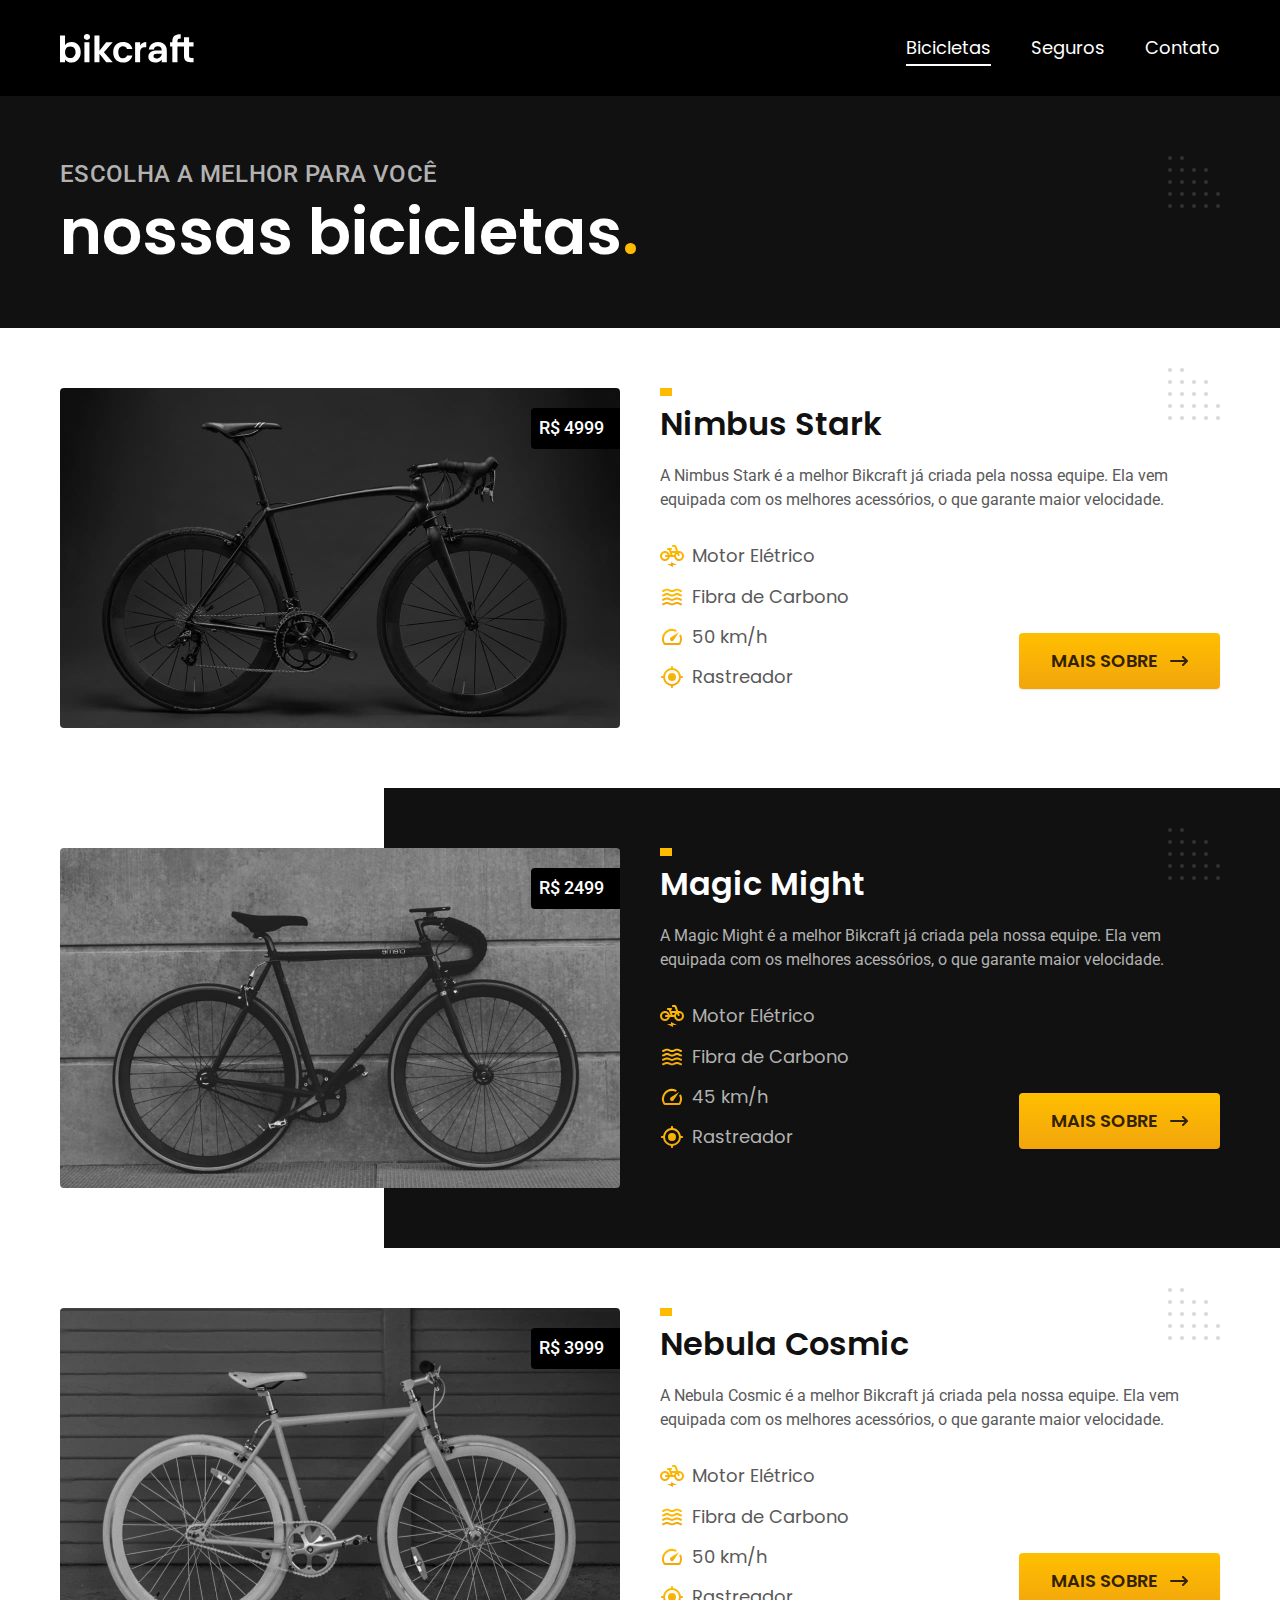
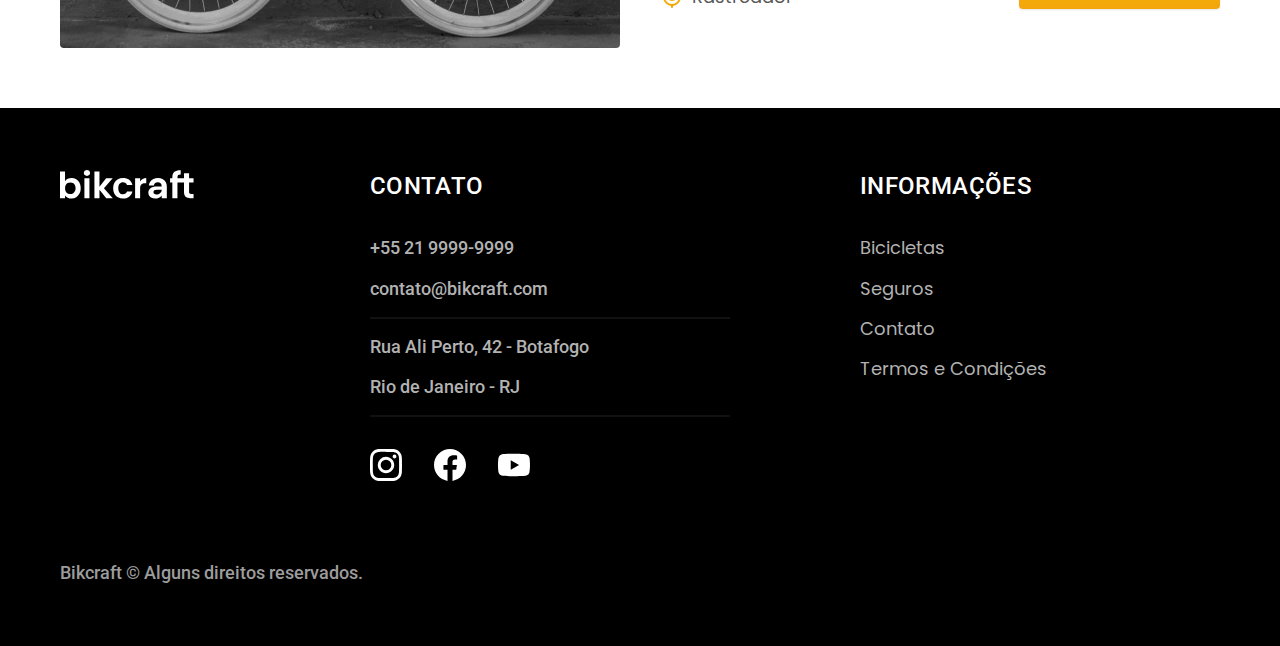
==== commit 4bb7d522: "Otimização Final" ====
--- a/bicicletas.html
+++ b/bicicletas.html
@@ -3,26 +3,26 @@
 
 <head>
   <meta charset="UTF-8">
-  <meta http-equiv="X-UA-Compatible" content="IE=edge">
   <meta name="viewport" content="width=device-width, initial-scale=1.0">
+
   <title>Bicicletas | Bikcraft</title>
-  <meta name="description" content="Bicicletas.">
+  <meta name="description" content="Bicicletas">
+
   <link rel="icon" href="./favicon.svg" type="image/svg+xml">
   <link rel="preload" href="./css/style.min.css" as="style">
   <link rel="stylesheet" href="./css/style.min.css">
+  <script>document.documentElement.classList.add('js');</script>
 
   <link rel="preconnect" href="https://fonts.googleapis.com">
   <link rel="preconnect" href="https://fonts.gstatic.com" crossorigin>
-  <link href="https://fonts.googleapis.com/css2?family=Merriweather:ital,wght@1,900&family=Poppins:wght@400;600&family=Roboto:wght@500&display=swap" rel="stylesheet">
-
-  <script>document.documentElement.classList.add('js')</script>
+  <link href="https://fonts.googleapis.com/css2?family=Merriweather:ital,wght@1,900&family=Poppins:wght@400;600&family=Roboto:wght@400;500&display=swap" rel="stylesheet">
 </head>
 
 <body id="bicicletas">
   <header class="header-bg">
     <div class="header container">
       <a href="./">
-        <img src="./img/bikcraft.svg" width="136" height="32" alt=" Bikcraft">
+        <img src="./img/bikcraft.svg" alt="Bikcraft">
       </a>
 
       <nav aria-label="primaria">
@@ -45,7 +45,7 @@
 
     <div class="bicicletas container">
       <div class="bicicletas-imagem">
-        <img src="./img/bicicletas/nimbus.jpg" alt="Bicicleta Preta">
+        <img src="./img/bicicletas/nimbus.jpg" alt="Bicicleta preta">
         <span class="font-2-m cor-0">R$ 4999</span>
       </div>
       <div class="bicicletas-conteudo">
@@ -53,19 +53,19 @@
         <p class="font-2-s cor-8">A Nimbus Stark é a melhor Bikcraft já criada pela nossa equipe. Ela vem equipada com os melhores acessórios, o que garante maior velocidade.</p>
         <ul class="font-1-m cor-8">
           <li>
-            <img src="./img/icones/eletrica.svg" width="32" height="32" alt="">
+            <img src="./img/icones/eletrica.svg" alt="">
             Motor Elétrico
           </li>
           <li>
-            <img src="./img/icones/carbono.svg" width="32" height="32" alt="">
+            <img src="./img/icones/carbono.svg" alt="">
             Fibra de Carbono
           </li>
           <li>
-            <img src="./img/icones/velocidade.svg" width="32" height="32" alt="">
+            <img src="./img/icones/velocidade.svg" alt="">
             50 km/h
           </li>
           <li>
-            <img src="./img/icones/rastreador.svg" width="32" height="32" alt="">
+            <img src="./img/icones/rastreador.svg" alt="">
             Rastreador
           </li>
         </ul>
@@ -76,7 +76,7 @@
     <div class="bicicletas-bg">
       <div class="bicicletas container">
         <div class="bicicletas-imagem">
-          <img src="./img/bicicletas/magic.jpg" width="1120" height="680" alt="Bicicleta Preta">
+          <img src="./img/bicicletas/magic.jpg" alt="Bicicleta preta">
           <span class="font-2-m cor-0">R$ 2499</span>
         </div>
         <div class="bicicletas-conteudo">
@@ -84,19 +84,19 @@
           <p class="font-2-s cor-5">A Magic Might é a melhor Bikcraft já criada pela nossa equipe. Ela vem equipada com os melhores acessórios, o que garante maior velocidade.</p>
           <ul class="font-1-m cor-5">
             <li>
-              <img src="./img/icones/eletrica.svg" width="32" height="32" alt="">
+              <img src="./img/icones/eletrica.svg" alt="">
               Motor Elétrico
             </li>
             <li>
-              <img src="./img/icones/carbono.svg" width="32" height="32" alt="">
+              <img src="./img/icones/carbono.svg" alt="">
               Fibra de Carbono
             </li>
             <li>
-              <img src="./img/icones/velocidade.svg" width="32" height="32" alt="">
+              <img src="./img/icones/velocidade.svg" alt="">
               45 km/h
             </li>
             <li>
-              <img src="./img/icones/rastreador.svg" width="32" height="32" alt="">
+              <img src="./img/icones/rastreador.svg" alt="">
               Rastreador
             </li>
           </ul>
@@ -107,7 +107,7 @@
 
     <div class="bicicletas container">
       <div class="bicicletas-imagem">
-        <img src="./img/bicicletas/nebula.jpg" width="1120" height="680" alt="Bicicleta Preta">
+        <img src="./img/bicicletas/nebula.jpg" alt="Bicicleta preta">
         <span class="font-2-m cor-0">R$ 3999</span>
       </div>
       <div class="bicicletas-conteudo">
@@ -115,19 +115,19 @@
         <p class="font-2-s cor-8">A Nebula Cosmic é a melhor Bikcraft já criada pela nossa equipe. Ela vem equipada com os melhores acessórios, o que garante maior velocidade.</p>
         <ul class="font-1-m cor-8">
           <li>
-            <img src="./img/icones/eletrica.svg" width="32" height="32" alt="">
+            <img src="./img/icones/eletrica.svg" alt="">
             Motor Elétrico
           </li>
           <li>
-            <img src="./img/icones/carbono.svg" width="32" height="32" alt="">
+            <img src="./img/icones/carbono.svg" alt="">
             Fibra de Carbono
           </li>
           <li>
-            <img src="./img/icones/velocidade.svg" width="32" height="32" alt="">
+            <img src="./img/icones/velocidade.svg" alt="">
             50 km/h
           </li>
           <li>
-            <img src="./img/icones/rastreador.svg" width="32" height="32" alt="">
+            <img src="./img/icones/rastreador.svg" alt="">
             Rastreador
           </li>
         </ul>
@@ -139,24 +139,24 @@
 
   <footer class="footer-bg">
     <div class="footer container">
-      <img src="./img/bikcraft.svg" width="136" height="32"" alt=" Bikcraft">
+      <img src="./img/bikcraft.svg" alt="Bikcraft">
       <div class="footer-contato">
         <h3 class="font-2-l-b cor-0">Contato</h3>
         <ul class="font-2-m cor-5">
-          <li><a href="tel:+5551999999999">+55 51 99999-9999</a></li>
+          <li><a href="tel:+552199999999">+55 21 9999-9999</a></li>
           <li><a href="mailto:contato@bikcraft.com">contato@bikcraft.com</a></li>
-          <li>Rua Ali Perto, 42 - Duque de Caxias</li>
-          <li>Porto Alegre - RS</li>
+          <li>Rua Ali Perto, 42 - Botafogo</li>
+          <li>Rio de Janeiro - RJ</li>
         </ul>
         <div class="footer-redes">
-          <a href="">
-            <img src="./img/redes/instagram.svg" width="32" height="32"" alt=" Instagram">
+          <a href="./">
+            <img src="./img/redes/instagram.svg" alt="Instagram">
           </a>
-          <a href="">
-            <img src="./img/redes/facebook.svg" width="32" height="32"" alt=" Facebook">
+          <a href="./">
+            <img src="./img/redes/facebook.svg" alt="Facebook">
           </a>
-          <a href="">
-            <img src="./img/redes/youtube.svg" width="32" height="32"" alt=" Youtube">
+          <a href="./">
+            <img src="./img/redes/youtube.svg" alt="Youtube">
           </a>
         </div>
       </div>
--- a/css/style.min.css
+++ b/css/style.min.css
@@ -1 +1 @@
-body{margin:0;font-family:Arial,Helvetica,sans-serif;color:#111}blockquote,dd,h1,h2,h3,h4,p,ul{margin:0}ul{margin:0;padding:0;list-style:none}a{text-decoration:none;color:inherit}img{max-width:100%;height:auto;display:block}img[src$=".jpeg"]{border-radius:4px}.header-bg{background-color:var(--cor-12)}.header{display:flex;flex-wrap:wrap;gap:20px;justify-content:space-between;align-items:center;padding-top:20px;padding-bottom:20px}.header-menu{display:flex;flex-wrap:wrap;gap:40px}.header-menu a{display:inline-block;padding:16px 0;position:relative}.header-menu a:after{content:"";display:block;height:2px;width:0;background:var(--cor-0);margin-top:4px;transition:.3s;position:absolute}.header-menu a.ativo::after,.header-menu a:hover::after{width:100%}@media (max-width:800px){.header-menu{gap:20px}.header-menu a{background:var(--cor-11);padding:12px 16px;border-radius:4px}.header-menu a:hover{background:var(--cor-10)}.header a::after{display:none}}@media (max-width:600px){.header-menu{gap:12px}.header-menu a{padding:8px 12px;font-size:14px}}.footer-bg{background-color:var(--cor-12)}.footer{display:grid;grid-template-columns:3fr 5fr 4fr;gap:40px;padding-top:60px;padding-bottom:60px}.footer h3{margin-bottom:32px}.footer-contato ul{margin-bottom:32px}.footer-contato li:nth-child(2n):after{content:"";display:block;max-width:360px;height:2px;background-color:var(--cor-11);margin-top:16px}.footer li{margin-bottom:16px}.footer-redes{display:flex;gap:32px}.footer a:hover{color:var(--cor-0)}.footer-copy{grid-column:1/-1;margin-top:40px}@media (max-width:800px){.footer>img{display:none}.footer{grid-template-columns:1fr 1fr}}@media (max-width:600px){.footer{grid-template-columns:1fr;gap:60px}.footer-copy{margin-top:0}}.introducao-bg{background:var(--cor-12) url("../img/dec/bottom-left.svg") no-repeat bottom 160px left 20px;box-shadow:inset 0 -120px var(--cor-0)}.introducao{display:grid;grid-template-columns:1fr 1fr;gap:0 40px}.introducao-conteudo{align-self:end;padding-bottom:200px}.introducao img{width:100%;height:100%;object-fit:cover;border-radius:4px}.introducao h1{margin-bottom:32px}.introducao p{margin-bottom:20px}@media (max-width:800px){.introducao-bg{background:var(--cor-11);padding-top:40px;box-shadow:inset 0 -60px var(--cor-0)}.introducao{grid-template-columns:1fr;gap:32px}.introducao-conteudo{padding-bottom:0}.introducao h1{margin-bottom:16px}.introducao img{height:300px;width:100%}}.tecnologia-bg{background-color:var(--cor-11);box-shadow:inset 0 80px var(--cor-0),inset 0 -80px var(--cor-0)}.tecnologia{display:grid;grid-template-columns:1fr 1fr;gap:40px}.tecnologia-imagem img{width:100%;height:100%;object-fit:cover;object-position:left}.tecnologia-conteudo{padding-top:160px;padding-bottom:160px}.tecnologia-conteudo>span{display:block;margin-bottom:20px}.tecnologia-conteudo h2{margin-bottom:32px}.tecnologia-conteudo>p{margin-bottom:20px}.tecnologia a{margin-bottom:80px}.tecnologia-vantagens{display:flex;gap:40px}.tecnologia-vantagens h3{margin-bottom:8px;width:max-content}.tecnologia-vantagens img{width:24px;margin-bottom:8px}@media (max-width:800px){.tecnologia-bg{box-shadow:initial}.tecnologia{grid-template-columns:1fr}.tecnologia-conteudo{padding-top:60px;padding-bottom:60px}.tecnologia-imagem{display:none}.tecnologia a{margin-bottom:60px}}@media (max-width:600px){.tecnologia-vantagens{flex-direction:column}}.parceiros{padding-top:60px;padding-bottom:120px}.parceiros h2{margin-bottom:60px}.parceiros ul{padding:0 20px;max-width:1400px;display:grid;margin:0 auto;grid-template-columns:repeat(4,1fr)}.parceiros li{display:flex;padding:32px;border-left:2px solid var(--cor-2)}.parceiros img{margin:auto}.parceiros li:first-child,.parceiros li:nth-child(5){border-left:none}.parceiros li:nth-child(n+5){border-top:2px solid var(--cor-2)}@media (max-width:800px){.parceiros{padding-bottom:60px}.parceiros li{padding:20px}.parceiros h2{margin-bottom:20px}.parceiros ul{grid-template-columns:repeat(2,1fr)}.parceiros li:nth-child(n+3){border-top:2px solid var(--cor-2)}.parceiros li:nth-child(odd){border-left:none}}.depoimento{display:grid;grid-template-columns:1fr 1fr;background-color:var(--cor-p1);overflow:hidden}.depoimento img{width:100%;height:100%;object-fit:cover;border-radius:0}.depoimento-conteudo{padding:40px 40px 80px 80px;align-self:end;background:url("../img/dec/bottom-right-p.svg") no-repeat bottom 40px right 40px}.depoimento-conteudo p{font-family:Merriweather,serif;font-style:italic;font-weight:900;margin-bottom:32px;max-width:32ch;position:relative}.depoimento p::after,.depoimento p::before{font-size:5rem;color:var(--cor-p2);position:absolute}.depoimento p::before{content:"“";left:-50px;top:-20px}.depoimento p::after{content:"”"}@media (min-width:1200){.depoimento img{max-height:520px}}@media (max-width:800px){.depoimento{grid-template-columns:1fr;text-align:center}.depoimento-conteudo img{max-height:200px}.depoimento-conteudo{padding:40px 20px;margin:auto}}.container{box-sizing:border-box;max-width:1200px;padding-left:20px;padding-right:20px;margin-left:auto;margin-right:auto}.botao{padding:16px 32px;display:inline-block;background:linear-gradient(#ffbf00,#f2a50c);box-shadow:0 1px 2px rgba(0,0,0,.1);border-radius:4px;color:var(--cor-p5);text-transform:uppercase;font:600 1.125rem/1.35 Poppins,sans-serif;max-width:max-content;border:none;cursor:pointer}.botao:hover{background:linear-gradient(#ffb60d,#e59317)}.botao.secundario{background:var(--cor-10);color:var(--cor-2)}.botao.secundario:hover{background:var(--cor-9)}.botao.seta{display:flex;align-items:center}.botao.seta::after{content:"";display:inline-block;width:18px;height:10px;margin-left:12px;background:url("../img/icones/seta.svg");transition:transform .2s}.botao.seta:hover::after{transform:translateX(4px)}@media (max-width:600px){.botao{padding:12px 16px;font-size:1rem}}.link{display:inline-block;color:var(--cor-p1);font:500 1.5rem/1.5 Poppins,sans-serif;text-transform:uppercase}.link::after{content:"";display:block;width:100%;height:4px;background-color:currentColor}.link:hover{color:var(--cor-0)}.titulo-bg{padding-top:60px;padding-bottom:60px;background-color:var(--cor-11)}.titulo{background:url("../img/dec/top-right.svg") no-repeat top right 20px}.titulo p{margin-bottom:4px}@media (max-width:800px){.titulo-bg{padding-top:40px;padding-bottom:40px}.titulo p{font-size:1rem;text-transform:lowercase;font-weight:400}}.font-1-xs{font:400 0.75rem/1.35 Poppins,sans-serif}.font-2-xs{font:400 0.875rem/1.43 Roboto,sans-serif}.font-1-s{font:400 1rem/1.5 Poppins,sans-serif}.font-2-s{font:400 1rem/1.5 Roboto,sans-serif}.font-1-m,.font-1-m-b{font:400 1.125rem/1.35 Poppins,sans-serif}.font-1-m-b{font-weight:600}.font-2-m{font:500 1.125rem/1.35 Roboto,sans-serif}.font-1-l{font:400 1.5rem/1.5 Poppins,sans-serif}.font-2-l,.font-2-l-b{font:400 1.5rem/1.5 Roboto,sans-serif}.font-2-l-b{font-weight:500;letter-spacing:.015em;text-transform:uppercase}.font-1-xl{font:600 2rem/1.25 Poppins,sans-serif}.font-2-xl{font:500 2rem/1.25 Roboto,sans-serif}.font-1-xxl{font:600 4rem/1.125 Poppins,sans-serif}@media (max-width:1200px){.font-1-xxl{font-size:3rem}.font-2-l,.font-2-l-b{font-size:1.25rem}}@media (max-width:800px){.font-1-xxl{font-size:2rem}.font-1-xl,.font-2-xl{font-size:1.5rem}}:root{--cor-0:#ffffff;--cor-1:#f7f7f7;--cor-2:#ededed;--cor-3:#dedede;--cor-4:#cccccc;--cor-5:#b2b2b2;--cor-6:#9c9c9c;--cor-7:#717171;--cor-8:#595959;--cor-9:#404040;--cor-10:#2e2e2e;--cor-11:#111111;--cor-12:#000000;--cor-p1:#ffbb00;--cor-p2:#e4a30b;--cor-p3:#a66f00;--cor-p4:#664400;--cor-p5:#332200}.cor-0{color:var(--cor-0)}.cor-1{color:var(--cor-1)}.cor-2{color:var(--cor-2)}.cor-3{color:var(--cor-3)}.cor-4{color:var(--cor-4)}.cor-5{color:var(--cor-5)}.cor-6{color:var(--cor-6)}.cor-7{color:var(--cor-7)}.cor-8{color:var(--cor-8)}.cor-9{color:var(--cor-9)}.cor-10{color:var(--cor-10)}.cor-11{color:var(--cor-11)}.cor-12{color:var(--cor-12)}.cor-p1{color:var(--cor-p1)}.cor-p2{color:var(--cor-p2)}.cor-p3{color:var(--cor-p3)}.cor-p4{color:var(--cor-p4)}.cor-p5{color:var(--cor-p5)}.form{display:grid;grid-template-columns:1fr 1fr;gap:20px}.form label{display:block;font:400 1rem/1.5 Poppins,sans-serif;margin-bottom:4px}.form .col-2{grid-column:span 2}.form input[type=email],.form input[type=text],.form textarea{font:400 1rem/1.5 Roboto,sans-serif;background:var(--cor-1);border:1px solid var(--cor-2);padding:12px;border-radius:4px;width:100%;box-sizing:border-box}.form input[type=email]:focus,.form input[type=text]:focus,.form textarea:focus{outline:0;border-color:var(--cor-p1);background:var(--cor-0);box-shadow:0 0 0 2px #fea}@media (max-width:600px){.form{grid-template-columns:1fr}.form .col-2{grid-column:1}}.js .fadeInDown{transform:translate3d(0,-20px,0)}.js .fadeInUp{transform:translate3d(0,20px,0)}.js .fadeInRight{transform:translate3d(20px,0,0)}.js .fadeInLeft{transform:translate3d(-20px,0,0)}.js [data-anime]{opacity:0}.js .anime{opacity:1;transform:none;transition:transform .8s,opacity .8s}.bicicletas-lista{padding-top:60px;padding-bottom:120px}.bicicletas-lista h2{margin-bottom:40px}.bicicletas-lista ul{display:flex;gap:40px;padding:0 20px 20px 20px;max-width:1400px;margin-left:auto;margin-right:auto;overflow-x:auto}#bicicleta .bicicletas-lista ul{padding:0 0 20px 0}.bicicletas-lista li{flex:1;min-width:280px}.bicicletas-lista a{display:block}.bicicletas-lista img{margin-bottom:16px}.bicicletas-lista h3{margin-bottom:8px;display:flex;align-items:center}.bicicletas-lista h3::before{content:"";display:inline-block;height:8px;width:12px;margin-right:8px;background-color:var(--cor-p1);transition:width .2s}.bicicletas-lista a:hover h3::before{width:24px}.bicicletas-lista li span{padding-left:20px}@media (max-width:800px){.bicicletas-lista{padding-bottom:60px}.bicicletas-lista ul{gap:20px}}.bicicletas-bg{background-image:linear-gradient(to right,var(--cor-0) 30%,var(--cor-11) 0)}.bicicletas{display:grid;grid-template-columns:1fr 1fr;gap:40px;padding-top:60px;padding-bottom:60px;background:url("../img/dec/top-right.svg") no-repeat top 40px right 40px}.bicicletas-imagem{display:grid}.bicicletas-imagem img{grid-area:1/1}.bicicletas-imagem span{grid-area:1/1;place-self:start end;margin-top:20px;background:var(--cor-12);display:inline-block;padding:8px 16px 8px 8px;border-radius:4px 0 0 4px}.bicicletas-conteudo{display:grid;grid-template-columns:1fr auto;align-content:start}.bicicletas h2,.bicicletas p{grid-column:1/-1}.bicicletas h2{margin-bottom:20px}.bicicletas h2::before{content:"";display:block;width:12px;height:8px;background-color:var(--cor-p1);margin-bottom:8px}.bicicletas p{margin-bottom:32px}.bicicletas a{place-self:end}.bicicletas li{display:flex;align-items:center}.bicicletas ul{display:grid;gap:16px}.bicicletas-conteudo img{width:24px;margin-right:8px}@media (max-width:800px){.bicicletas-bg{background:var(--cor-11)}.bicicletas{grid-template-columns:1fr;gap:20px;padding-top:40px;padding-bottom:40px}@media (max-width:600px){.bicicletas-conteudo{grid-template-columns:1fr}.bicicletas ul{margin-bottom:32px;grid-template-columns:1fr 1fr;font-size:1rem}.bicicletas a{place-self:start}}}.bicicleta{display:grid;grid-template-columns:1fr 1fr;align-items:start;gap:40px;padding-top:60px;padding-bottom:60px}#bicicleta .titulo p{text-transform:uppercase}.bicicleta-imagens{display:flex;flex-wrap:wrap;gap:20px}.bicicleta-imagens img{flex:1;min-width:200px}.bicicleta-imagens img:first-child{min-width:100%}.bicicleta-conteudo>p{margin-bottom:32px}.bicicleta-comprar{display:grid;grid-template-columns:max-content auto;align-items:center;justify-items:start;gap:8px 12px;margin-bottom:40px}.bicicleta-comprar a{grid-row:span 2}.bicicleta-comprar span{display:flex;align-items:center;background-color:var(--cor-12);padding:4px 8px;gap:8px;border-radius:4px}.bicicleta-conteudo h2{text-transform:uppercase;initial-letter:0.015rem;margin-bottom:12px}.bicicleta-ficha,.bicicleta-informacoes{padding:32px;background-color:var(--cor-12);border-radius:4px}.bicicleta-informacoes{margin-bottom:40px;display:grid;grid-template-columns:1fr 1fr;gap:32px}.bicicleta-informacoes img{width:24px;margin-bottom:8px}.bicicleta-informacoes h3{margin-bottom:8px}.bicicleta-ficha li{padding:4px 0;display:flex;justify-content:space-between;border-bottom:1px solid var(--cor-11)}.bicicleta-ficha li:last-child{border-bottom:none}.bicicleta-ficha span{color:var(--cor-6)}@media (max-width:800px){.bicicleta{grid-template-columns:1fr;padding-top:40px;padding-bottom:40px}.bicicleta-imagens{grid-row:2}}@media (max-width:400px){.bicicleta-informacoes{grid-template-columns:1fr}.bicicleta-comprar{grid-template-columns:1fr}}.seguro-bg{background-color:var(--cor-11);box-shadow:inset 0 120px var(--cor-0),inset 0 -120px var(--cor-12)}.seguro{display:grid;grid-template-columns:1fr 1fr;gap:40px}.seguro img{width:100%;height:100%;object-fit:cover}.seguro-conteudo{padding-top:180px;padding-bottom:180px}.seguro h2{margin-bottom:32px}.seguro p{margin-bottom:20px}@media (max-width:800px){.seguro-bg{box-shadow:inset 0 -60px var(--cor-12)}.seguro{grid-template-columns:1fr}.seguro-conteudo{grid-row:1;padding-top:40px;padding-bottom:0}}#contato{background:linear-gradient(var(--cor-11) 600px,var(--cor-1) 0)}.contato{display:grid;grid-template-columns:5fr 7fr}.contato-dados,.contato-formulario{padding:60px;box-shadow:0 1px 2px rgba(0,0,0,.1)}.contato-dados{border-radius:5px 0 0 5px;background:var(--cor-12) url("../img/dec/bottom-left.svg") no-repeat bottom 20px left 20px}.contato-formulario{border-radius:0 5px 5px 0;background:var(--cor-0) url("../img/dec/bottom-right.svg") no-repeat bottom 20px right 20px}.contato-dados h2{margin-bottom:60px}.contato-endereco{margin-bottom:32px;padding-left:28px;background:url("../img/icones/local.svg") no-repeat 0 2px}.contato-endereco p{margin-bottom:8px}.contato-meios a{display:block;max-width:max-content;margin-bottom:8px;padding-left:28px}.contato-meios a:hover{color:var(--cor-0)}.contato-meios a:first-child{background:url("../img/icones/email.svg") no-repeat 0 2px}.contato-meios a:nth-child(2){margin-bottom:32px}.contato-meios a:nth-child(3){background:url("../img/icones/telefone.svg") no-repeat 0 2px;margin-bottom:60px}.contato-redes{display:flex;gap:32px;padding-left:28px}@media (max-width:800px){.contato{grid-template-columns:1fr}.contato-dados,.contato-formulario{padding:20px}.contato-dados{border-radius:5px 5px 0 0;background:var(--cor-12)}.contato-formulario{border-radius:0 0 5px 5px}.contato-dados h2,.contato-meios a:nth-child(3){margin-bottom:32px}.contato-redes{margin-bottom:12px}}.lojas{display:grid;grid-template-columns:1fr 1fr;gap:0 40px;padding-top:120px;padding-bottom:120px}.lojas h2{grid-column:1/-1;margin-bottom:60px}.lojas img{border-radius:4px 4px 0 0}.lojas-item{border-radius:4px;background:var(--cor-0);box-shadow:0 1px 2px rgba(0,0,0,.1)}.lojas-conteudo{display:grid;grid-template-columns:1fr 1fr;gap:32px 16px;padding:32px}.lojas-conteudo h3,.lojas-tempo{grid-column:1/-1}.lojas-dados{display:grid;gap:8px;border-left:2px solid var(--cor-2);padding-left:12px}.lojas-tempo{display:flex;align-items:center;gap:8px}@media (max-width:800px){.lojas{gap:20px;padding-bottom:60px;padding-top:60px}.lojas h2{margin-bottom:32px}.lojas-conteudo{grid-template-columns:1fr}}@media (max-width:600px){.lojas{grid-template-columns:1fr}}.seguros-bg{background:var(--cor-11)}.seguros{padding-top:60px;padding-bottom:60px;display:grid;grid-template-columns:1fr 1fr;gap:40px;align-items:center}#seguros .seguros{padding-top:0}.seguros h2{grid-column:1/-1}.seguros-item{background-color:var(--cor-12);padding:32px 32px 32px 60px;display:grid;grid-template-columns:1fr auto;border-radius:4px}.seguros-item h3{margin-bottom:40px}.seguros-item span{grid-column:2;display:block;text-align:right}.seguros-item ul{grid-column:1/-1;margin-bottom:32px}.seguros-item li{display:flex;align-items:center;position:relative}.seguros-item li+li{margin-top:20px}.seguros-item li::before{content:"";display:inline-block;width:13px;height:9px;background-image:url("../img/icones/lista.svg");position:absolute;left:-21px}.seguros-item a{grid-column:1/-1}@media (max-width:800px){.seguros{grid-template-columns:1fr}}.vantagens-bg{background-color:var(--cor-12)}.vantagens{padding-top:120px;padding-bottom:120px}.vantagens h2{margin-bottom:60px}.vantagens ul{display:grid;grid-template-columns:repeat(auto-fit,minmax(280px,max-content));gap:40px 80px}.vantagens h3,.vantagens img{margin-bottom:8px}@media (max-width:800px){.vantagens{padding-top:60px;padding-bottom:60px}.vantagens h2{margin-bottom:40px}.vantagens ul{gap:20px}}.perguntas{padding-top:120px;padding-bottom:120px}.perguntas h2{margin-bottom:60px}.perguntas dl>div{padding:20px;border-radius:4px}.perguntas dl>div:nth-child(odd){background-color:var(--cor-1)}.perguntas button{display:grid;grid-template-columns:auto 1fr auto;align-items:center;gap:8px;cursor:pointer;border:none;background:0 0;width:100%;text-align:left}.perguntas button::before{content:"";display:inline-block;width:12px;height:8px;background-color:var(--cor-p1)}.perguntas button::after{content:"";display:inline-block;width:14px;height:6px;background-image:url("../img/icones/seta-abrir.svg");transition:.3s}.perguntas button:hover::after,.perguntas button[aria-expanded=true]::after{transform:rotate(180deg)}.js .perguntas dd{display:none}.js .perguntas dd.ativa{display:block}.perguntas dd{padding-left:20px;padding-top:16px;max-width:80ch}@media (max-width:800px){.perguntas{padding-top:60px;padding-bottom:60px}.perguntas h2{margin-bottom:40px}}.termos{padding-top:80px;padding-bottom:80px}.termos h2{font-weight:600;margin-bottom:20px}.termos p+h2{margin-top:40px}.termos p{max-width:75ch;margin-bottom:24px}#orcamento{background:linear-gradient(var(--cor-11) 600px,var(--cor-1) 0)}.orcamento{display:grid;grid-template-columns:5fr 7fr;padding-bottom:120px}.orcamento h2{text-transform:uppercase;position:relative;display:flex;align-items:center}.orcamento h2::before{content:"";display:inline-block;width:4px;height:8px;background-color:var(--cor-p1);position:absolute;left:-12px}.orcamento-dados,.orcamento-produto{padding:60px;box-shadow:0 1px 2px rgba(0,0,0,.1)}.orcamento-produto{border-radius:5px 0 0 5px;background:var(--cor-12) url("../img/dec/bottom-left.svg") no-repeat bottom 20px left 20px;display:grid;grid-template-columns:1fr 1fr;gap:20px;align-content:start}.orcamento-produto>*{grid-column:1/-1}.orcamento-produto>label{grid-column:initial}.orcamento-produto label{font:400 1rem/1.5 Poppins,sans-serif;color:var(--cor-4);background-color:var(--cor-10);padding:12px 16px;border-radius:4px;cursor:pointer;display:grid;grid-template-columns:auto 1fr auto;align-items:center;border:1px solid var(--cor-10)}.orcamento-produto input:checked+label{background:var(--cor-0);color:var(--cor-11)}.orcamento-produto label::before{content:"";display:inline-block;box-sizing:border-box;width:12px;height:12px;border:1px solid var(--cor-6);border-radius:50%;margin-right:8px}.orcamento-produto input:checked+label::before{border-color:var(--cor-7);box-shadow:inset 0 0 0 3px var(--cor-0),inset 0 0 0 6px var(--cor-7)}.orcamento-produto label:hover{background-color:var(--cor-9);border-color:var(--cor-9)}.orcamento-produto input:focus+label{box-shadow:0 0 0 2px var(--cor-p1);border-color:var(--cor-12)}.orcamento-produto label span{display:none}.orcamento-produto input:checked+label span{display:inline-block}.orcamento-produto input{opacity:0;position:absolute;pointer-events:none}.orcamento-dados{border-radius:0 5px 5px 0;background:var(--cor-0) url("../img/dec/bottom-right.svg") no-repeat bottom 20px right 20px}.orcamento-conteudo{display:none}.orcamento-conteudo h2,.orcamento-dados h2:nth-of-type(n+2){margin-top:20px}#bikcraft:checked~#orcamento-bikcraft,#seguro:checked~#orcamento-seguro{display:grid;gap:20px}.orcamento-detalhes{display:none;background:var(--cor-0);padding:20px;grid-template-columns:1fr 1fr;border-radius:4px;align-items:center}.orcamento-detalhes li{display:flex;align-items:center;margin-bottom:8px}.orcamento-detalhes li img{width:16px;margin-right:8px}.orcamento-produto input:checked+label+.orcamento-detalhes{display:grid}@media (max-width:1200px){.orcamento-dados,.orcamento-produto{padding:32px}}@media (max-width:800px){.orcamento{grid-template-columns:1fr}.orcamento-produto{border-radius:5px 5px 0 0;background:var(--cor-12)}.orcamento-dados{border-radius:0 0 5px 5px}}@media (max-width:400px){.orcamento-produto{grid-template-columns:1fr}}+body{margin:0;font-family:Arial,Helvetica,sans-serif;color:#111}blockquote,dd,h1,h2,h3,h4,p,ul{margin:0}ul{padding:0;list-style:none}a{text-decoration:none;color:inherit}img{max-width:100%;height:auto;display:block}img[src$=".jpg"]{border-radius:4px}.font-1-xs{font:400 0.75rem/1.35 Poppins,sans-serif}.font-2-xs{font:400 0.875rem/1.43 Roboto,sans-serif}.font-1-s{font:400 1rem/1.5 Poppins,sans-serif}.font-2-s{font:400 1rem/1.5 Roboto,sans-serif}.font-1-m,.font-1-m-b{font:400 1.125rem/1.35 Poppins,sans-serif}.font-1-m-b{font-weight:600}.font-2-m{font:500 1.125rem/1.35 Roboto,sans-serif}.font-1-l{font:400 1.5rem/1.5 Poppins,sans-serif}.font-2-l,.font-2-l-b{font:400 1.5rem/1.5 Roboto,sans-serif}.font-2-l-b{font-weight:500;letter-spacing:.015em;text-transform:uppercase}.font-1-xl{font:600 2rem/1.25 Poppins,sans-serif}.font-2-xl{font:500 2rem/1.25 Roboto,sans-serif}.font-1-xxl{font:600 4rem/1.125 Poppins,sans-serif}@media (max-width:1200px){.font-1-xxl{font-size:3rem}.font-2-l,.font-2-l-b{font-size:1.125rem}}@media (max-width:800px){.font-1-xxl{font-size:2rem}.font-1-xl,.font-2-xl{font-size:1.5rem}}:root{--cor-0:#ffffff;--cor-1:#f7f7f7;--cor-2:#ededed;--cor-3:#dedede;--cor-4:#cccccc;--cor-5:#b2b2b2;--cor-6:#9c9c9c;--cor-7:#717171;--cor-8:#595959;--cor-9:#404040;--cor-10:#2e2e2e;--cor-11:#111111;--cor-12:#000000;--cor-p1:#ffbb00;--cor-p2:#e4a30b;--cor-p3:#a66f00;--cor-p4:#664400;--cor-p5:#332200}.cor-0{color:var(--cor-0)}.cor-1{color:var(--cor-1)}.cor-2{color:var(--cor-2)}.cor-3{color:var(--cor-3)}.cor-4{color:var(--cor-4)}.cor-5{color:var(--cor-5)}.cor-6{color:var(--cor-6)}.cor-7{color:var(--cor-7)}.cor-8{color:var(--cor-8)}.cor-9{color:var(--cor-9)}.cor-10{color:var(--cor-10)}.cor-11{color:var(--cor-11)}.cor-12{color:var(--cor-12)}.cor-p1{color:var(--cor-p1)}.cor-p2{color:var(--cor-p2)}.cor-p3{color:var(--cor-p3)}.cor-p4{color:var(--cor-p4)}.cor-p5{color:var(--cor-p5)}.js .fadeInDown{transform:translate3d(0,-20px,0)}.js .fadeInUp{transform:translate3d(0,20px,0)}.js .fadeInRight{transform:translate3d(20px,0,0)}.js .fadeInLeft{transform:translate3d(-20px,0,0)}.js [data-anime]{opacity:0}.js .anime{opacity:1;transform:none;transition:transform .8s,opacity .8s}.header-bg{background-color:var(--cor-12)}.header{display:flex;flex-wrap:wrap;gap:20px;justify-content:space-between;align-items:center;padding-top:20px;padding-bottom:20px}.header-menu{display:flex;flex-wrap:wrap;gap:40px}.header-menu a{display:inline-block;padding:16px 0;position:relative}.header-menu a:after{content:"";display:block;height:2px;width:0;background:var(--cor-0);margin-top:4px;transition:.3s;position:absolute}.header-menu a.ativo::after,.header-menu a:hover::after{width:100%}@media (max-width:800px){.header-menu{gap:20px}.header-menu a{background:var(--cor-11);padding:12px 16px;border-radius:4px}.header-menu a:hover{background-color:var(--cor-10)}.header a:after{display:none}}@media (max-width:600px){.header-menu{gap:12px}.header-menu a{padding:8px 12px;font-size:14px}}.footer-bg{background-color:var(--cor-12)}.footer{display:grid;grid-template-columns:3fr 5fr 4fr;gap:40px;padding-top:60px;padding-bottom:60px}.footer h3{margin-bottom:32px}.footer-contato ul{margin-bottom:32px}.footer-contato li:nth-child(2n):after{content:"";display:block;max-width:360px;height:2px;background:var(--cor-11);margin-top:16px}.footer li{margin-bottom:16px}.footer-redes{display:flex;gap:32px}.footer a:hover{color:var(--cor-0)}.footer-copy{grid-column:1/-1;margin-top:40px}@media (max-width:800px){.footer>img{display:none}.footer{grid-template-columns:1fr 1fr}}@media (max-width:600px){.footer{grid-template-columns:1fr;gap:60px}.footer-copy{margin-top:0}}.container{box-sizing:border-box;max-width:1200px;padding-left:20px;padding-right:20px;margin-left:auto;margin-right:auto}.botao{display:inline-block;padding:16px 32px;background:linear-gradient(#ffbf00,#f2a50c);border-radius:4px;box-shadow:0 1px 2px rgba(0,0,0,.1);text-transform:uppercase;color:var(--cor-p5);font:600 1.125rem/1.35 Poppins,sans-serif;max-width:max-content;border:none;cursor:pointer}.botao:hover{background:linear-gradient(#ffb60d,#e59317)}.botao.secundario{background:var(--cor-10);color:var(--cor-2)}.botao.secundario:hover{background:var(--cor-9)}.botao.seta{display:flex;align-items:center}.botao.seta::after{content:"";display:inline-block;width:18px;height:10px;margin-left:12px;background:url("../img/icones/seta.svg");transition:transform .2s}.botao.seta:hover::after{transform:translateX(4px)}@media (max-width:600px){.botao{padding:12px 16px;font-size:1rem}}.link{display:inline-block;color:var(--cor-p1);font:500 1.5rem/1.5 Poppins,sans-serif;text-transform:uppercase}.link::after{content:"";display:block;width:100%;height:4px;background-color:currentColor}.link:hover{color:var(--cor-0)}.titulo-bg{padding-top:60px;padding-bottom:60px;background-color:var(--cor-11)}.titulo{background:url("../img/dec/top-right.svg") no-repeat top right 20px}.titulo p{margin-bottom:4px}@media (max-width:800px){.titulo-bg{padding-top:40px;padding-bottom:40px}.titulo p{font-size:1rem;text-transform:lowercase;font-weight:400}}.form{display:grid;grid-template-columns:1fr 1fr;gap:20px}.form label{display:block;font:400 1rem/1.5 Poppins,sans-serif;margin-bottom:4px}.form .col-2{grid-column:span 2}.form input[type=email],.form input[type=text],.form textarea{font:400 1rem/1.5 Roboto,sans-serif;background:var(--cor-1);border:1px solid var(--cor-2);padding:12px;border-radius:4px;width:100%;box-sizing:border-box}.form input[type=email]:focus,.form input[type=text]:focus,.form textarea:focus{outline:0;border-color:var(--cor-p1);background:var(--cor-0);box-shadow:0 0 0 2px #fea}@media (max-width:600px){.form{grid-template-columns:1fr}.form .col-2{grid-column:1}}.introducao-bg{background:var(--cor-12) url("../img/dec/bottom-left.svg") no-repeat bottom 160px left 20px;box-shadow:inset 0 -120px var(--cor-0)}.introducao{display:grid;grid-template-columns:1fr 1fr;gap:0 40px}.introducao-conteudo{align-self:end;padding-bottom:200px}.introducao img{width:100%;height:100%;object-fit:cover;border-radius:4px}.introducao h1{margin-bottom:32px}.introducao p{margin-bottom:20px}@media (max-width:800px){.introducao-bg{background:var(--cor-11);padding-top:40px;box-shadow:inset 0 -60px #fff}.introducao{grid-template-columns:1fr;gap:32px}.introducao-conteudo{padding-bottom:0}.introducao h1{margin-bottom:16px}.introducao img{height:300px;width:100%}}.tecnologia-bg{background-color:var(--cor-11);box-shadow:inset 0 80px var(--cor-0),inset 0 -80px var(--cor-0)}.tecnologia{display:grid;grid-template-columns:1fr 1fr;gap:40px}.tecnologia-imagem img{width:100%;height:100%;object-fit:cover;object-position:left}.tecnologia-conteudo{padding-top:160px;padding-bottom:160px}.tecnologia-conteudo>span{display:block;margin-bottom:20px}.tecnologia-conteudo h2{margin-bottom:32px}.tecnologia-conteudo>p{margin-bottom:20px}.tecnologia a{margin-bottom:80px}.tecnologia-vantagens{display:flex;gap:40px}.tecnologia-vantagens h3{margin-bottom:8px;width:max-content}.tecnologia-vantagens img{width:24px;margin-bottom:8px}@media (max-width:800px){.tecnologia-bg{box-shadow:initial}.tecnologia{grid-template-columns:1fr}.tecnologia-conteudo{padding-top:60px;padding-bottom:60px}.tecnologia-imagem{display:none}.tecnologia a{margin-bottom:60px}}@media (max-width:600px){.tecnologia-vantagens{flex-direction:column}}.parceiros{padding-top:60px;padding-bottom:120px}.parceiros h2{margin-bottom:60px}.parceiros ul{padding:0 20px;max-width:1400px;display:grid;grid-template-columns:repeat(4,1fr);margin:0 auto}.parceiros li{display:flex;padding:32px;border-left:2px solid var(--cor-2)}.parceiros img{margin:auto}.parceiros li:first-child,.parceiros li:nth-child(5){border-left:none}.parceiros li:nth-child(n+5){border-top:2px solid var(--cor-2)}@media (max-width:800px){.parceiros{padding-bottom:60px}.parceiros h2{margin-bottom:20px}.parceiros ul{grid-template-columns:repeat(2,1fr)}.parceiros li:nth-child(n+3){border-top:2px solid var(--cor-2)}.parceiros li:nth-child(odd){border-left:none}}.depoimento{display:grid;grid-template-columns:1fr 1fr;background-color:var(--cor-p1);overflow:hidden}.depoimento img{width:100%;height:100%;object-fit:cover;border-radius:0}.depoimento-conteudo{padding:40px 40px 80px 80px;align-self:end;background:url("../img/dec/bottom-right-p.svg") no-repeat bottom 40px right 40px}.depoimento-conteudo p{max-width:32ch;font-family:Merriweather,serif;font-style:italic;font-weight:900;margin-bottom:32px;position:relative}.depoimento p::after,.depoimento p::before{font-size:5rem;color:var(--cor-p2);position:absolute}.depoimento p::before{content:"“";left:-50px;top:-20px}.depoimento p::after{content:"”"}@media (min-width:1200px){.depoimento img{max-height:520px}}@media (max-width:800px){.depoimento{grid-template-columns:1fr;text-align:center}.depoimento img{max-height:200px}.depoimento-conteudo{padding:40px 20px;margin:auto}}.bicicletas-lista{padding-top:60px;padding-bottom:120px}.bicicletas-lista h2{margin-bottom:40px}.bicicletas-lista ul{display:flex;gap:40px;padding:0 20px 20px 20px;max-width:1400px;margin-left:auto;margin-right:auto;overflow-x:auto}#bicicleta .bicicletas-lista ul{padding:0 0 20px 0}.bicicletas-lista li{flex:1;min-width:280px}.bicicletas-lista a{display:block}.bicicletas-lista img{margin-bottom:16px}.bicicletas-lista h3{margin-bottom:8px;display:flex;align-items:center}.bicicletas-lista h3::before{content:"";display:inline-block;height:8px;width:12px;margin-right:8px;background-color:var(--cor-p1);transition:width .2s}.bicicletas-lista a:hover h3::before{width:24px}.bicicletas-lista li span{padding-left:20px}@media (max-width:800px){.bicicletas-lista{padding-bottom:60px}.bicicletas-lista ul{gap:20px}}.bicicletas-bg{background:linear-gradient(to right,var(--cor-0) 30%,var(--cor-11) 0)}.bicicletas{display:grid;grid-template-columns:1fr 1fr;gap:40px;padding-top:60px;padding-bottom:60px;background:url("../img/dec/top-right.svg") no-repeat top 40px right 20px}.bicicletas-imagem{display:grid}.bicicletas-imagem img{grid-area:1/1}.bicicletas-imagem span{grid-area:1/1;place-self:start end;margin-top:20px;background:var(--cor-12);display:inline-block;padding:8px 16px 8px 8px;border-radius:4px 0 0 4px}.bicicletas-conteudo{display:grid;grid-template-columns:1fr auto;align-content:start}.bicicletas h2,.bicicletas p{grid-column:1/-1}.bicicletas h2{margin-bottom:20px}.bicicletas h2::before{content:"";display:block;width:12px;height:8px;background-color:var(--cor-p1);margin-bottom:8px}.bicicletas p{margin-bottom:32px}.bicicletas a{place-self:end}.bicicletas li{display:flex;align-items:center}.bicicletas ul{display:grid;gap:16px}.bicicletas-conteudo img{width:24px;margin-right:8px}@media (max-width:800px){.bicicletas-bg{background:var(--cor-11)}.bicicletas{grid-template-columns:1fr;gap:20px;padding-top:40px;padding-bottom:40px}}@media (max-width:600px){.bicicletas-conteudo{grid-template-columns:1fr}.bicicletas ul{font-size:1rem;grid-template-columns:1fr 1fr;margin-bottom:32px}.bicicletas a{place-self:start}}.bicicleta{display:grid;grid-template-columns:1fr 1fr;align-items:start;gap:40px;padding-top:60px;padding-bottom:60px}#bicicleta .titulo p{text-transform:uppercase}.bicicleta-imagens{display:flex;flex-wrap:wrap;gap:20px}.bicicleta-imagens img{flex:1;min-width:200px}.bicicleta-imagens img:first-child{min-width:100%}.bicicleta-conteudo>p{margin-bottom:32px}.bicicleta-comprar{display:grid;grid-template-columns:max-content auto;align-items:center;justify-items:start;gap:8px 12px;margin-bottom:40px}.bicicleta-comprar a{grid-row:span 2}.bicicleta-comprar span{display:flex;align-items:center;background-color:var(--cor-12);gap:8px;padding:4px 8px;border-radius:4px}.bicicleta-conteudo h2{text-transform:uppercase;letter-spacing:.015em;margin-bottom:12px}.bicicleta-ficha,.bicicleta-informacoes{padding:32px;background-color:var(--cor-12);border-radius:4px}.bicicleta-informacoes{margin-bottom:40px;display:grid;grid-template-columns:1fr 1fr;gap:32px}.bicicleta-informacoes img{width:24px;margin-bottom:8px}.bicicleta-informacoes h3{margin-bottom:8px}.bicicleta-ficha li{padding:4px 0;display:flex;justify-content:space-between;border-bottom:1px solid var(--cor-11)}.bicicleta-ficha li:last-child{border-bottom:none}.bicicleta-ficha span{color:var(--cor-6)}@media (max-width:800px){.bicicleta{grid-template-columns:1fr;padding-top:40px;padding-bottom:40px}.bicicleta-imagens{grid-row:2}}@media (max-width:400px){.bicicleta-informacoes{grid-template-columns:1fr}.bicicleta-comprar{grid-template-columns:1fr}}.seguro-bg{background-color:var(--cor-11);box-shadow:inset 0 120px var(--cor-0),inset 0 -120px var(--cor-12)}.seguro{display:grid;grid-template-columns:1fr 1fr;gap:40px}.seguro-imagem img{width:100%;height:100%;object-fit:cover}.seguro-conteudo{padding-top:180px;padding-bottom:180px}.seguro h2{margin-bottom:32px}.seguro p{margin-bottom:20px}@media (max-width:800px){.seguro-bg{box-shadow:inset 0 -60px var(--cor-12)}.seguro{grid-template-columns:1fr}.seguro-conteudo{grid-row:1;padding-top:40px;padding-bottom:0}}.seguros-bg{background:var(--cor-11)}.seguros{padding-top:60px;padding-bottom:60px;display:grid;grid-template-columns:1fr 1fr;gap:40px;align-items:center}#seguros .seguros{padding-top:0}.seguros h2{grid-column:1/-1}.seguros-item{background-color:var(--cor-12);padding:32px 32px 32px 60px;display:grid;grid-template-columns:1fr auto;border-radius:4px}.seguros-item h3{margin-bottom:40px}.seguros-item span{grid-column:2;display:block;text-align:right}.seguros-item ul{grid-column:1/-1;margin-bottom:32px}.seguros-item li{display:flex;align-items:center;position:relative}.seguros-item li+li{margin-top:20px}.seguros-item li::before{content:"";display:inline-block;width:13px;height:9px;background-image:url("../img/icones/lista.svg");position:absolute;left:-21px}.seguros-item a{grid-column:1/-1}@media (max-width:800px){.seguros{grid-template-columns:1fr}}.vantagens-bg{background-color:var(--cor-12)}.vantagens{padding-top:120px;padding-bottom:120px}.vantagens h2{margin-bottom:60px}.vantagens ul{display:grid;grid-template-columns:repeat(auto-fit,minmax(280px,max-content));gap:40px 80px}.vantagens h3,.vantagens img{margin-bottom:8px}@media (max-width:800px){.vantagens{padding-top:60px;padding-bottom:60px}.vantagens h2{margin-bottom:40px}.vantagens ul{gap:20px}}.perguntas{padding-top:120px;padding-bottom:120px}.perguntas h2{margin-bottom:60px}.perguntas dl>div{padding:20px;border-radius:4px}.perguntas dl>div:nth-child(odd){background-color:var(--cor-1)}.perguntas button{display:grid;grid-template-columns:auto 1fr auto;align-items:center;gap:8px;cursor:pointer;border:none;background:0 0;width:100%;text-align:left}.perguntas button::before{content:"";display:inline-block;width:12px;height:8px;background-color:var(--cor-p1)}.perguntas button::after{content:"";display:inline-block;width:14px;height:6px;background:url("../img/icones/seta-abrir.svg");transition:.3s}.perguntas button:hover::after,.perguntas button[aria-expanded=true]::after{transform:rotate(180deg)}.js .perguntas dd{display:none}.js .perguntas dd.ativa{display:block}.perguntas dd{padding-left:20px;padding-top:16px;max-width:80ch}@media (max-width:800px){.perguntas{padding-top:60px;padding-bottom:60px}.perguntas h2{margin-bottom:40px}}#contato{background:linear-gradient(var(--cor-11) 600px,var(--cor-1) 0)}.contato{display:grid;grid-template-columns:5fr 7fr}.contato-dados,.contato-formulario{padding:60px;box-shadow:0 1px 2px rgba(0,0,0,.1)}.contato-dados{border-radius:5px 0 0 5px;background:var(--cor-12) url("../img/dec/bottom-left.svg") no-repeat bottom 20px left 20px}.contato-formulario{border-radius:0 5px 5px 0;background:var(--cor-0) url("../img/dec/bottom-right.svg") no-repeat bottom 20px right 20px}.contato-dados h2{margin-bottom:60px}.contato-endereco{margin-bottom:32px;padding-left:28px;background:url("../img/icones/local.svg") no-repeat 0 2px}.contato-endereco p{margin-bottom:8px}.contato-meios a{display:block;max-width:max-content;margin-bottom:8px;padding-left:28px}.contato-meios a:hover{color:var(--cor-0)}.contato-meios a:first-child{background:url("../img/icones/email.svg") no-repeat 0 2px}.contato-meios a:nth-child(2){margin-bottom:32px}.contato-meios a:nth-child(3){background:url("../img/icones/telefone.svg") no-repeat 0 2px;margin-bottom:60px}.contato-redes{display:flex;gap:32px;padding-left:28px}@media (max-width:800px){.contato{grid-template-columns:1fr}.contato-dados,.contato-formulario{padding:20px}.contato-dados{border-radius:5px 5px 0 0;background:var(--cor-12)}.contato-formulario{border-radius:0 0 5px 5px}.contato-dados h2,.contato-meios a:nth-child(3){margin-bottom:32px}.contato-redes{margin-bottom:12px}}.lojas{display:grid;grid-template-columns:1fr 1fr;gap:0 40px;padding-top:120px;padding-bottom:120px}.lojas h2{grid-column:1/-1;margin-bottom:60px}.lojas img{border-radius:4px 4px 0 0}.lojas-item{border-radius:4px;background:var(--cor-0);box-shadow:0 1px 2px rgba(0,0,0,.1)}.lojas-conteudo{display:grid;grid-template-columns:1fr 1fr;gap:32px 16px;padding:32px}.lojas-conteudo h3,.lojas-tempo{grid-column:1/-1}.lojas-dados{display:grid;gap:8px;border-left:2px solid var(--cor-2);padding-left:12px}.lojas-tempo{display:flex;align-items:center;gap:8px}@media (max-width:800px){.lojas{gap:20px;padding-top:60px;padding-bottom:60px}.lojas h2{margin-bottom:32px}.lojas-conteudo{grid-template-columns:1fr}}@media (max-width:600px){.lojas{grid-template-columns:1fr}}#orcamento{background:linear-gradient(var(--cor-11) 600px,var(--cor-1) 0)}.orcamento{display:grid;grid-template-columns:5fr 7fr;padding-bottom:120px}.orcamento h2{text-transform:uppercase;position:relative;display:flex;align-items:center}.orcamento h2::before{content:"";display:inline-block;width:4px;height:8px;background-color:var(--cor-p1);position:absolute;left:-12px}.orcamento-dados,.orcamento-produto{padding:60px;box-shadow:0 1px 2px rgba(0,0,0,.1)}.orcamento-produto{border-radius:5px 0 0 5px;background:var(--cor-12) url("../img/dec/bottom-left.svg") no-repeat bottom 20px left 20px;display:grid;grid-template-columns:1fr 1fr;gap:20px;align-content:start}.orcamento-produto>*{grid-column:1/-1}.orcamento-produto>label{grid-column:initial}.orcamento-produto label{font:400 1rem/1.5 Poppins,sans-serif;color:var(--cor-4);background-color:var(--cor-10);padding:12px 16px;border-radius:4px;cursor:pointer;display:grid;grid-template-columns:auto 1fr auto;align-items:center;border:1px solid var(--cor-10)}.orcamento-produto input:checked+label{background:var(--cor-0);color:var(--cor-11)}.orcamento-produto label::before{content:"";display:inline-block;box-sizing:border-box;width:12px;height:12px;border:1px solid var(--cor-6);border-radius:50%;margin-right:8px}.orcamento-produto input:checked+label::before{border-color:var(--cor-7);box-shadow:inset 0 0 0 3px var(--cor-0),inset 0 0 0 6px var(--cor-7)}.orcamento-produto label:hover{background-color:var(--cor-9);border-color:var(--cor-9)}.orcamento-produto input:focus+label{box-shadow:0 0 0 2px var(--cor-p1);border-color:var(--cor-12)}.orcamento-produto label span{display:none}.orcamento-produto input:checked+label span{display:inline-block}.orcamento-produto input{opacity:0;position:absolute;pointer-events:none}.orcamento-dados{border-radius:0 5px 5px 0;background:var(--cor-0) url("../img/dec/bottom-right.svg") no-repeat bottom 20px right 20px}.orcamento-conteudo{display:none}.orcamento-conteudo h2,.orcamento-dados h2:nth-of-type(n+2){margin-top:20px}#bikcraft:checked~#orcamento-bikcraft,#seguro:checked~#orcamento-seguro{display:grid;gap:20px}.orcamento-detalhes{display:none;background:var(--cor-0);padding:20px;grid-template-columns:1fr 1fr;border-radius:4px;align-items:center}.orcamento-detalhes li{display:flex;align-items:center;margin-bottom:8px}.orcamento-detalhes li img{width:16px;margin-right:8px}.orcamento-produto input:checked+label+.orcamento-detalhes{display:grid}@media (max-width:1200px){.orcamento-dados,.orcamento-produto{padding:32px}}@media (max-width:800px){.orcamento{grid-template-columns:1fr}.orcamento-produto{border-radius:5px 5px 0 0;background:var(--cor-12)}.orcamento-dados{border-radius:0 0 5px 5px}}@media (max-width:400px){.orcamento-produto{grid-template-columns:1fr}}.termos{padding-top:80px;padding-bottom:80px}.termos h2{font-weight:600;margin-bottom:20px}.termos p+h2{margin-top:40px}.termos p{max-width:75ch;margin-bottom:24px}--- a/css/style.min.css
+++ b/css/style.min.css
@@ -1 +1 @@
-body{margin:0;font-family:Arial,Helvetica,sans-serif;color:#111}blockquote,dd,h1,h2,h3,h4,p,ul{margin:0}ul{margin:0;padding:0;list-style:none}a{text-decoration:none;color:inherit}img{max-width:100%;height:auto;display:block}img[src$=".jpeg"]{border-radius:4px}.header-bg{background-color:var(--cor-12)}.header{display:flex;flex-wrap:wrap;gap:20px;justify-content:space-between;align-items:center;padding-top:20px;padding-bottom:20px}.header-menu{display:flex;flex-wrap:wrap;gap:40px}.header-menu a{display:inline-block;padding:16px 0;position:relative}.header-menu a:after{content:"";display:block;height:2px;width:0;background:var(--cor-0);margin-top:4px;transition:.3s;position:absolute}.header-menu a.ativo::after,.header-menu a:hover::after{width:100%}@media (max-width:800px){.header-menu{gap:20px}.header-menu a{background:var(--cor-11);padding:12px 16px;border-radius:4px}.header-menu a:hover{background:var(--cor-10)}.header a::after{display:none}}@media (max-width:600px){.header-menu{gap:12px}.header-menu a{padding:8px 12px;font-size:14px}}.footer-bg{background-color:var(--cor-12)}.footer{display:grid;grid-template-columns:3fr 5fr 4fr;gap:40px;padding-top:60px;padding-bottom:60px}.footer h3{margin-bottom:32px}.footer-contato ul{margin-bottom:32px}.footer-contato li:nth-child(2n):after{content:"";display:block;max-width:360px;height:2px;background-color:var(--cor-11);margin-top:16px}.footer li{margin-bottom:16px}.footer-redes{display:flex;gap:32px}.footer a:hover{color:var(--cor-0)}.footer-copy{grid-column:1/-1;margin-top:40px}@media (max-width:800px){.footer>img{display:none}.footer{grid-template-columns:1fr 1fr}}@media (max-width:600px){.footer{grid-template-columns:1fr;gap:60px}.footer-copy{margin-top:0}}.introducao-bg{background:var(--cor-12) url("../img/dec/bottom-left.svg") no-repeat bottom 160px left 20px;box-shadow:inset 0 -120px var(--cor-0)}.introducao{display:grid;grid-template-columns:1fr 1fr;gap:0 40px}.introducao-conteudo{align-self:end;padding-bottom:200px}.introducao img{width:100%;height:100%;object-fit:cover;border-radius:4px}.introducao h1{margin-bottom:32px}.introducao p{margin-bottom:20px}@media (max-width:800px){.introducao-bg{background:var(--cor-11);padding-top:40px;box-shadow:inset 0 -60px var(--cor-0)}.introducao{grid-template-columns:1fr;gap:32px}.introducao-conteudo{padding-bottom:0}.introducao h1{margin-bottom:16px}.introducao img{height:300px;width:100%}}.tecnologia-bg{background-color:var(--cor-11);box-shadow:inset 0 80px var(--cor-0),inset 0 -80px var(--cor-0)}.tecnologia{display:grid;grid-template-columns:1fr 1fr;gap:40px}.tecnologia-imagem img{width:100%;height:100%;object-fit:cover;object-position:left}.tecnologia-conteudo{padding-top:160px;padding-bottom:160px}.tecnologia-conteudo>span{display:block;margin-bottom:20px}.tecnologia-conteudo h2{margin-bottom:32px}.tecnologia-conteudo>p{margin-bottom:20px}.tecnologia a{margin-bottom:80px}.tecnologia-vantagens{display:flex;gap:40px}.tecnologia-vantagens h3{margin-bottom:8px;width:max-content}.tecnologia-vantagens img{width:24px;margin-bottom:8px}@media (max-width:800px){.tecnologia-bg{box-shadow:initial}.tecnologia{grid-template-columns:1fr}.tecnologia-conteudo{padding-top:60px;padding-bottom:60px}.tecnologia-imagem{display:none}.tecnologia a{margin-bottom:60px}}@media (max-width:600px){.tecnologia-vantagens{flex-direction:column}}.parceiros{padding-top:60px;padding-bottom:120px}.parceiros h2{margin-bottom:60px}.parceiros ul{padding:0 20px;max-width:1400px;display:grid;margin:0 auto;grid-template-columns:repeat(4,1fr)}.parceiros li{display:flex;padding:32px;border-left:2px solid var(--cor-2)}.parceiros img{margin:auto}.parceiros li:first-child,.parceiros li:nth-child(5){border-left:none}.parceiros li:nth-child(n+5){border-top:2px solid var(--cor-2)}@media (max-width:800px){.parceiros{padding-bottom:60px}.parceiros li{padding:20px}.parceiros h2{margin-bottom:20px}.parceiros ul{grid-template-columns:repeat(2,1fr)}.parceiros li:nth-child(n+3){border-top:2px solid var(--cor-2)}.parceiros li:nth-child(odd){border-left:none}}.depoimento{display:grid;grid-template-columns:1fr 1fr;background-color:var(--cor-p1);overflow:hidden}.depoimento img{width:100%;height:100%;object-fit:cover;border-radius:0}.depoimento-conteudo{padding:40px 40px 80px 80px;align-self:end;background:url("../img/dec/bottom-right-p.svg") no-repeat bottom 40px right 40px}.depoimento-conteudo p{font-family:Merriweather,serif;font-style:italic;font-weight:900;margin-bottom:32px;max-width:32ch;position:relative}.depoimento p::after,.depoimento p::before{font-size:5rem;color:var(--cor-p2);position:absolute}.depoimento p::before{content:"“";left:-50px;top:-20px}.depoimento p::after{content:"”"}@media (min-width:1200){.depoimento img{max-height:520px}}@media (max-width:800px){.depoimento{grid-template-columns:1fr;text-align:center}.depoimento-conteudo img{max-height:200px}.depoimento-conteudo{padding:40px 20px;margin:auto}}.container{box-sizing:border-box;max-width:1200px;padding-left:20px;padding-right:20px;margin-left:auto;margin-right:auto}.botao{padding:16px 32px;display:inline-block;background:linear-gradient(#ffbf00,#f2a50c);box-shadow:0 1px 2px rgba(0,0,0,.1);border-radius:4px;color:var(--cor-p5);text-transform:uppercase;font:600 1.125rem/1.35 Poppins,sans-serif;max-width:max-content;border:none;cursor:pointer}.botao:hover{background:linear-gradient(#ffb60d,#e59317)}.botao.secundario{background:var(--cor-10);color:var(--cor-2)}.botao.secundario:hover{background:var(--cor-9)}.botao.seta{display:flex;align-items:center}.botao.seta::after{content:"";display:inline-block;width:18px;height:10px;margin-left:12px;background:url("../img/icones/seta.svg");transition:transform .2s}.botao.seta:hover::after{transform:translateX(4px)}@media (max-width:600px){.botao{padding:12px 16px;font-size:1rem}}.link{display:inline-block;color:var(--cor-p1);font:500 1.5rem/1.5 Poppins,sans-serif;text-transform:uppercase}.link::after{content:"";display:block;width:100%;height:4px;background-color:currentColor}.link:hover{color:var(--cor-0)}.titulo-bg{padding-top:60px;padding-bottom:60px;background-color:var(--cor-11)}.titulo{background:url("../img/dec/top-right.svg") no-repeat top right 20px}.titulo p{margin-bottom:4px}@media (max-width:800px){.titulo-bg{padding-top:40px;padding-bottom:40px}.titulo p{font-size:1rem;text-transform:lowercase;font-weight:400}}.font-1-xs{font:400 0.75rem/1.35 Poppins,sans-serif}.font-2-xs{font:400 0.875rem/1.43 Roboto,sans-serif}.font-1-s{font:400 1rem/1.5 Poppins,sans-serif}.font-2-s{font:400 1rem/1.5 Roboto,sans-serif}.font-1-m,.font-1-m-b{font:400 1.125rem/1.35 Poppins,sans-serif}.font-1-m-b{font-weight:600}.font-2-m{font:500 1.125rem/1.35 Roboto,sans-serif}.font-1-l{font:400 1.5rem/1.5 Poppins,sans-serif}.font-2-l,.font-2-l-b{font:400 1.5rem/1.5 Roboto,sans-serif}.font-2-l-b{font-weight:500;letter-spacing:.015em;text-transform:uppercase}.font-1-xl{font:600 2rem/1.25 Poppins,sans-serif}.font-2-xl{font:500 2rem/1.25 Roboto,sans-serif}.font-1-xxl{font:600 4rem/1.125 Poppins,sans-serif}@media (max-width:1200px){.font-1-xxl{font-size:3rem}.font-2-l,.font-2-l-b{font-size:1.25rem}}@media (max-width:800px){.font-1-xxl{font-size:2rem}.font-1-xl,.font-2-xl{font-size:1.5rem}}:root{--cor-0:#ffffff;--cor-1:#f7f7f7;--cor-2:#ededed;--cor-3:#dedede;--cor-4:#cccccc;--cor-5:#b2b2b2;--cor-6:#9c9c9c;--cor-7:#717171;--cor-8:#595959;--cor-9:#404040;--cor-10:#2e2e2e;--cor-11:#111111;--cor-12:#000000;--cor-p1:#ffbb00;--cor-p2:#e4a30b;--cor-p3:#a66f00;--cor-p4:#664400;--cor-p5:#332200}.cor-0{color:var(--cor-0)}.cor-1{color:var(--cor-1)}.cor-2{color:var(--cor-2)}.cor-3{color:var(--cor-3)}.cor-4{color:var(--cor-4)}.cor-5{color:var(--cor-5)}.cor-6{color:var(--cor-6)}.cor-7{color:var(--cor-7)}.cor-8{color:var(--cor-8)}.cor-9{color:var(--cor-9)}.cor-10{color:var(--cor-10)}.cor-11{color:var(--cor-11)}.cor-12{color:var(--cor-12)}.cor-p1{color:var(--cor-p1)}.cor-p2{color:var(--cor-p2)}.cor-p3{color:var(--cor-p3)}.cor-p4{color:var(--cor-p4)}.cor-p5{color:var(--cor-p5)}.form{display:grid;grid-template-columns:1fr 1fr;gap:20px}.form label{display:block;font:400 1rem/1.5 Poppins,sans-serif;margin-bottom:4px}.form .col-2{grid-column:span 2}.form input[type=email],.form input[type=text],.form textarea{font:400 1rem/1.5 Roboto,sans-serif;background:var(--cor-1);border:1px solid var(--cor-2);padding:12px;border-radius:4px;width:100%;box-sizing:border-box}.form input[type=email]:focus,.form input[type=text]:focus,.form textarea:focus{outline:0;border-color:var(--cor-p1);background:var(--cor-0);box-shadow:0 0 0 2px #fea}@media (max-width:600px){.form{grid-template-columns:1fr}.form .col-2{grid-column:1}}.js .fadeInDown{transform:translate3d(0,-20px,0)}.js .fadeInUp{transform:translate3d(0,20px,0)}.js .fadeInRight{transform:translate3d(20px,0,0)}.js .fadeInLeft{transform:translate3d(-20px,0,0)}.js [data-anime]{opacity:0}.js .anime{opacity:1;transform:none;transition:transform .8s,opacity .8s}.bicicletas-lista{padding-top:60px;padding-bottom:120px}.bicicletas-lista h2{margin-bottom:40px}.bicicletas-lista ul{display:flex;gap:40px;padding:0 20px 20px 20px;max-width:1400px;margin-left:auto;margin-right:auto;overflow-x:auto}#bicicleta .bicicletas-lista ul{padding:0 0 20px 0}.bicicletas-lista li{flex:1;min-width:280px}.bicicletas-lista a{display:block}.bicicletas-lista img{margin-bottom:16px}.bicicletas-lista h3{margin-bottom:8px;display:flex;align-items:center}.bicicletas-lista h3::before{content:"";display:inline-block;height:8px;width:12px;margin-right:8px;background-color:var(--cor-p1);transition:width .2s}.bicicletas-lista a:hover h3::before{width:24px}.bicicletas-lista li span{padding-left:20px}@media (max-width:800px){.bicicletas-lista{padding-bottom:60px}.bicicletas-lista ul{gap:20px}}.bicicletas-bg{background-image:linear-gradient(to right,var(--cor-0) 30%,var(--cor-11) 0)}.bicicletas{display:grid;grid-template-columns:1fr 1fr;gap:40px;padding-top:60px;padding-bottom:60px;background:url("../img/dec/top-right.svg") no-repeat top 40px right 40px}.bicicletas-imagem{display:grid}.bicicletas-imagem img{grid-area:1/1}.bicicletas-imagem span{grid-area:1/1;place-self:start end;margin-top:20px;background:var(--cor-12);display:inline-block;padding:8px 16px 8px 8px;border-radius:4px 0 0 4px}.bicicletas-conteudo{display:grid;grid-template-columns:1fr auto;align-content:start}.bicicletas h2,.bicicletas p{grid-column:1/-1}.bicicletas h2{margin-bottom:20px}.bicicletas h2::before{content:"";display:block;width:12px;height:8px;background-color:var(--cor-p1);margin-bottom:8px}.bicicletas p{margin-bottom:32px}.bicicletas a{place-self:end}.bicicletas li{display:flex;align-items:center}.bicicletas ul{display:grid;gap:16px}.bicicletas-conteudo img{width:24px;margin-right:8px}@media (max-width:800px){.bicicletas-bg{background:var(--cor-11)}.bicicletas{grid-template-columns:1fr;gap:20px;padding-top:40px;padding-bottom:40px}@media (max-width:600px){.bicicletas-conteudo{grid-template-columns:1fr}.bicicletas ul{margin-bottom:32px;grid-template-columns:1fr 1fr;font-size:1rem}.bicicletas a{place-self:start}}}.bicicleta{display:grid;grid-template-columns:1fr 1fr;align-items:start;gap:40px;padding-top:60px;padding-bottom:60px}#bicicleta .titulo p{text-transform:uppercase}.bicicleta-imagens{display:flex;flex-wrap:wrap;gap:20px}.bicicleta-imagens img{flex:1;min-width:200px}.bicicleta-imagens img:first-child{min-width:100%}.bicicleta-conteudo>p{margin-bottom:32px}.bicicleta-comprar{display:grid;grid-template-columns:max-content auto;align-items:center;justify-items:start;gap:8px 12px;margin-bottom:40px}.bicicleta-comprar a{grid-row:span 2}.bicicleta-comprar span{display:flex;align-items:center;background-color:var(--cor-12);padding:4px 8px;gap:8px;border-radius:4px}.bicicleta-conteudo h2{text-transform:uppercase;initial-letter:0.015rem;margin-bottom:12px}.bicicleta-ficha,.bicicleta-informacoes{padding:32px;background-color:var(--cor-12);border-radius:4px}.bicicleta-informacoes{margin-bottom:40px;display:grid;grid-template-columns:1fr 1fr;gap:32px}.bicicleta-informacoes img{width:24px;margin-bottom:8px}.bicicleta-informacoes h3{margin-bottom:8px}.bicicleta-ficha li{padding:4px 0;display:flex;justify-content:space-between;border-bottom:1px solid var(--cor-11)}.bicicleta-ficha li:last-child{border-bottom:none}.bicicleta-ficha span{color:var(--cor-6)}@media (max-width:800px){.bicicleta{grid-template-columns:1fr;padding-top:40px;padding-bottom:40px}.bicicleta-imagens{grid-row:2}}@media (max-width:400px){.bicicleta-informacoes{grid-template-columns:1fr}.bicicleta-comprar{grid-template-columns:1fr}}.seguro-bg{background-color:var(--cor-11);box-shadow:inset 0 120px var(--cor-0),inset 0 -120px var(--cor-12)}.seguro{display:grid;grid-template-columns:1fr 1fr;gap:40px}.seguro img{width:100%;height:100%;object-fit:cover}.seguro-conteudo{padding-top:180px;padding-bottom:180px}.seguro h2{margin-bottom:32px}.seguro p{margin-bottom:20px}@media (max-width:800px){.seguro-bg{box-shadow:inset 0 -60px var(--cor-12)}.seguro{grid-template-columns:1fr}.seguro-conteudo{grid-row:1;padding-top:40px;padding-bottom:0}}#contato{background:linear-gradient(var(--cor-11) 600px,var(--cor-1) 0)}.contato{display:grid;grid-template-columns:5fr 7fr}.contato-dados,.contato-formulario{padding:60px;box-shadow:0 1px 2px rgba(0,0,0,.1)}.contato-dados{border-radius:5px 0 0 5px;background:var(--cor-12) url("../img/dec/bottom-left.svg") no-repeat bottom 20px left 20px}.contato-formulario{border-radius:0 5px 5px 0;background:var(--cor-0) url("../img/dec/bottom-right.svg") no-repeat bottom 20px right 20px}.contato-dados h2{margin-bottom:60px}.contato-endereco{margin-bottom:32px;padding-left:28px;background:url("../img/icones/local.svg") no-repeat 0 2px}.contato-endereco p{margin-bottom:8px}.contato-meios a{display:block;max-width:max-content;margin-bottom:8px;padding-left:28px}.contato-meios a:hover{color:var(--cor-0)}.contato-meios a:first-child{background:url("../img/icones/email.svg") no-repeat 0 2px}.contato-meios a:nth-child(2){margin-bottom:32px}.contato-meios a:nth-child(3){background:url("../img/icones/telefone.svg") no-repeat 0 2px;margin-bottom:60px}.contato-redes{display:flex;gap:32px;padding-left:28px}@media (max-width:800px){.contato{grid-template-columns:1fr}.contato-dados,.contato-formulario{padding:20px}.contato-dados{border-radius:5px 5px 0 0;background:var(--cor-12)}.contato-formulario{border-radius:0 0 5px 5px}.contato-dados h2,.contato-meios a:nth-child(3){margin-bottom:32px}.contato-redes{margin-bottom:12px}}.lojas{display:grid;grid-template-columns:1fr 1fr;gap:0 40px;padding-top:120px;padding-bottom:120px}.lojas h2{grid-column:1/-1;margin-bottom:60px}.lojas img{border-radius:4px 4px 0 0}.lojas-item{border-radius:4px;background:var(--cor-0);box-shadow:0 1px 2px rgba(0,0,0,.1)}.lojas-conteudo{display:grid;grid-template-columns:1fr 1fr;gap:32px 16px;padding:32px}.lojas-conteudo h3,.lojas-tempo{grid-column:1/-1}.lojas-dados{display:grid;gap:8px;border-left:2px solid var(--cor-2);padding-left:12px}.lojas-tempo{display:flex;align-items:center;gap:8px}@media (max-width:800px){.lojas{gap:20px;padding-bottom:60px;padding-top:60px}.lojas h2{margin-bottom:32px}.lojas-conteudo{grid-template-columns:1fr}}@media (max-width:600px){.lojas{grid-template-columns:1fr}}.seguros-bg{background:var(--cor-11)}.seguros{padding-top:60px;padding-bottom:60px;display:grid;grid-template-columns:1fr 1fr;gap:40px;align-items:center}#seguros .seguros{padding-top:0}.seguros h2{grid-column:1/-1}.seguros-item{background-color:var(--cor-12);padding:32px 32px 32px 60px;display:grid;grid-template-columns:1fr auto;border-radius:4px}.seguros-item h3{margin-bottom:40px}.seguros-item span{grid-column:2;display:block;text-align:right}.seguros-item ul{grid-column:1/-1;margin-bottom:32px}.seguros-item li{display:flex;align-items:center;position:relative}.seguros-item li+li{margin-top:20px}.seguros-item li::before{content:"";display:inline-block;width:13px;height:9px;background-image:url("../img/icones/lista.svg");position:absolute;left:-21px}.seguros-item a{grid-column:1/-1}@media (max-width:800px){.seguros{grid-template-columns:1fr}}.vantagens-bg{background-color:var(--cor-12)}.vantagens{padding-top:120px;padding-bottom:120px}.vantagens h2{margin-bottom:60px}.vantagens ul{display:grid;grid-template-columns:repeat(auto-fit,minmax(280px,max-content));gap:40px 80px}.vantagens h3,.vantagens img{margin-bottom:8px}@media (max-width:800px){.vantagens{padding-top:60px;padding-bottom:60px}.vantagens h2{margin-bottom:40px}.vantagens ul{gap:20px}}.perguntas{padding-top:120px;padding-bottom:120px}.perguntas h2{margin-bottom:60px}.perguntas dl>div{padding:20px;border-radius:4px}.perguntas dl>div:nth-child(odd){background-color:var(--cor-1)}.perguntas button{display:grid;grid-template-columns:auto 1fr auto;align-items:center;gap:8px;cursor:pointer;border:none;background:0 0;width:100%;text-align:left}.perguntas button::before{content:"";display:inline-block;width:12px;height:8px;background-color:var(--cor-p1)}.perguntas button::after{content:"";display:inline-block;width:14px;height:6px;background-image:url("../img/icones/seta-abrir.svg");transition:.3s}.perguntas button:hover::after,.perguntas button[aria-expanded=true]::after{transform:rotate(180deg)}.js .perguntas dd{display:none}.js .perguntas dd.ativa{display:block}.perguntas dd{padding-left:20px;padding-top:16px;max-width:80ch}@media (max-width:800px){.perguntas{padding-top:60px;padding-bottom:60px}.perguntas h2{margin-bottom:40px}}.termos{padding-top:80px;padding-bottom:80px}.termos h2{font-weight:600;margin-bottom:20px}.termos p+h2{margin-top:40px}.termos p{max-width:75ch;margin-bottom:24px}#orcamento{background:linear-gradient(var(--cor-11) 600px,var(--cor-1) 0)}.orcamento{display:grid;grid-template-columns:5fr 7fr;padding-bottom:120px}.orcamento h2{text-transform:uppercase;position:relative;display:flex;align-items:center}.orcamento h2::before{content:"";display:inline-block;width:4px;height:8px;background-color:var(--cor-p1);position:absolute;left:-12px}.orcamento-dados,.orcamento-produto{padding:60px;box-shadow:0 1px 2px rgba(0,0,0,.1)}.orcamento-produto{border-radius:5px 0 0 5px;background:var(--cor-12) url("../img/dec/bottom-left.svg") no-repeat bottom 20px left 20px;display:grid;grid-template-columns:1fr 1fr;gap:20px;align-content:start}.orcamento-produto>*{grid-column:1/-1}.orcamento-produto>label{grid-column:initial}.orcamento-produto label{font:400 1rem/1.5 Poppins,sans-serif;color:var(--cor-4);background-color:var(--cor-10);padding:12px 16px;border-radius:4px;cursor:pointer;display:grid;grid-template-columns:auto 1fr auto;align-items:center;border:1px solid var(--cor-10)}.orcamento-produto input:checked+label{background:var(--cor-0);color:var(--cor-11)}.orcamento-produto label::before{content:"";display:inline-block;box-sizing:border-box;width:12px;height:12px;border:1px solid var(--cor-6);border-radius:50%;margin-right:8px}.orcamento-produto input:checked+label::before{border-color:var(--cor-7);box-shadow:inset 0 0 0 3px var(--cor-0),inset 0 0 0 6px var(--cor-7)}.orcamento-produto label:hover{background-color:var(--cor-9);border-color:var(--cor-9)}.orcamento-produto input:focus+label{box-shadow:0 0 0 2px var(--cor-p1);border-color:var(--cor-12)}.orcamento-produto label span{display:none}.orcamento-produto input:checked+label span{display:inline-block}.orcamento-produto input{opacity:0;position:absolute;pointer-events:none}.orcamento-dados{border-radius:0 5px 5px 0;background:var(--cor-0) url("../img/dec/bottom-right.svg") no-repeat bottom 20px right 20px}.orcamento-conteudo{display:none}.orcamento-conteudo h2,.orcamento-dados h2:nth-of-type(n+2){margin-top:20px}#bikcraft:checked~#orcamento-bikcraft,#seguro:checked~#orcamento-seguro{display:grid;gap:20px}.orcamento-detalhes{display:none;background:var(--cor-0);padding:20px;grid-template-columns:1fr 1fr;border-radius:4px;align-items:center}.orcamento-detalhes li{display:flex;align-items:center;margin-bottom:8px}.orcamento-detalhes li img{width:16px;margin-right:8px}.orcamento-produto input:checked+label+.orcamento-detalhes{display:grid}@media (max-width:1200px){.orcamento-dados,.orcamento-produto{padding:32px}}@media (max-width:800px){.orcamento{grid-template-columns:1fr}.orcamento-produto{border-radius:5px 5px 0 0;background:var(--cor-12)}.orcamento-dados{border-radius:0 0 5px 5px}}@media (max-width:400px){.orcamento-produto{grid-template-columns:1fr}}+body{margin:0;font-family:Arial,Helvetica,sans-serif;color:#111}blockquote,dd,h1,h2,h3,h4,p,ul{margin:0}ul{padding:0;list-style:none}a{text-decoration:none;color:inherit}img{max-width:100%;height:auto;display:block}img[src$=".jpg"]{border-radius:4px}.font-1-xs{font:400 0.75rem/1.35 Poppins,sans-serif}.font-2-xs{font:400 0.875rem/1.43 Roboto,sans-serif}.font-1-s{font:400 1rem/1.5 Poppins,sans-serif}.font-2-s{font:400 1rem/1.5 Roboto,sans-serif}.font-1-m,.font-1-m-b{font:400 1.125rem/1.35 Poppins,sans-serif}.font-1-m-b{font-weight:600}.font-2-m{font:500 1.125rem/1.35 Roboto,sans-serif}.font-1-l{font:400 1.5rem/1.5 Poppins,sans-serif}.font-2-l,.font-2-l-b{font:400 1.5rem/1.5 Roboto,sans-serif}.font-2-l-b{font-weight:500;letter-spacing:.015em;text-transform:uppercase}.font-1-xl{font:600 2rem/1.25 Poppins,sans-serif}.font-2-xl{font:500 2rem/1.25 Roboto,sans-serif}.font-1-xxl{font:600 4rem/1.125 Poppins,sans-serif}@media (max-width:1200px){.font-1-xxl{font-size:3rem}.font-2-l,.font-2-l-b{font-size:1.125rem}}@media (max-width:800px){.font-1-xxl{font-size:2rem}.font-1-xl,.font-2-xl{font-size:1.5rem}}:root{--cor-0:#ffffff;--cor-1:#f7f7f7;--cor-2:#ededed;--cor-3:#dedede;--cor-4:#cccccc;--cor-5:#b2b2b2;--cor-6:#9c9c9c;--cor-7:#717171;--cor-8:#595959;--cor-9:#404040;--cor-10:#2e2e2e;--cor-11:#111111;--cor-12:#000000;--cor-p1:#ffbb00;--cor-p2:#e4a30b;--cor-p3:#a66f00;--cor-p4:#664400;--cor-p5:#332200}.cor-0{color:var(--cor-0)}.cor-1{color:var(--cor-1)}.cor-2{color:var(--cor-2)}.cor-3{color:var(--cor-3)}.cor-4{color:var(--cor-4)}.cor-5{color:var(--cor-5)}.cor-6{color:var(--cor-6)}.cor-7{color:var(--cor-7)}.cor-8{color:var(--cor-8)}.cor-9{color:var(--cor-9)}.cor-10{color:var(--cor-10)}.cor-11{color:var(--cor-11)}.cor-12{color:var(--cor-12)}.cor-p1{color:var(--cor-p1)}.cor-p2{color:var(--cor-p2)}.cor-p3{color:var(--cor-p3)}.cor-p4{color:var(--cor-p4)}.cor-p5{color:var(--cor-p5)}.js .fadeInDown{transform:translate3d(0,-20px,0)}.js .fadeInUp{transform:translate3d(0,20px,0)}.js .fadeInRight{transform:translate3d(20px,0,0)}.js .fadeInLeft{transform:translate3d(-20px,0,0)}.js [data-anime]{opacity:0}.js .anime{opacity:1;transform:none;transition:transform .8s,opacity .8s}.header-bg{background-color:var(--cor-12)}.header{display:flex;flex-wrap:wrap;gap:20px;justify-content:space-between;align-items:center;padding-top:20px;padding-bottom:20px}.header-menu{display:flex;flex-wrap:wrap;gap:40px}.header-menu a{display:inline-block;padding:16px 0;position:relative}.header-menu a:after{content:"";display:block;height:2px;width:0;background:var(--cor-0);margin-top:4px;transition:.3s;position:absolute}.header-menu a.ativo::after,.header-menu a:hover::after{width:100%}@media (max-width:800px){.header-menu{gap:20px}.header-menu a{background:var(--cor-11);padding:12px 16px;border-radius:4px}.header-menu a:hover{background-color:var(--cor-10)}.header a:after{display:none}}@media (max-width:600px){.header-menu{gap:12px}.header-menu a{padding:8px 12px;font-size:14px}}.footer-bg{background-color:var(--cor-12)}.footer{display:grid;grid-template-columns:3fr 5fr 4fr;gap:40px;padding-top:60px;padding-bottom:60px}.footer h3{margin-bottom:32px}.footer-contato ul{margin-bottom:32px}.footer-contato li:nth-child(2n):after{content:"";display:block;max-width:360px;height:2px;background:var(--cor-11);margin-top:16px}.footer li{margin-bottom:16px}.footer-redes{display:flex;gap:32px}.footer a:hover{color:var(--cor-0)}.footer-copy{grid-column:1/-1;margin-top:40px}@media (max-width:800px){.footer>img{display:none}.footer{grid-template-columns:1fr 1fr}}@media (max-width:600px){.footer{grid-template-columns:1fr;gap:60px}.footer-copy{margin-top:0}}.container{box-sizing:border-box;max-width:1200px;padding-left:20px;padding-right:20px;margin-left:auto;margin-right:auto}.botao{display:inline-block;padding:16px 32px;background:linear-gradient(#ffbf00,#f2a50c);border-radius:4px;box-shadow:0 1px 2px rgba(0,0,0,.1);text-transform:uppercase;color:var(--cor-p5);font:600 1.125rem/1.35 Poppins,sans-serif;max-width:max-content;border:none;cursor:pointer}.botao:hover{background:linear-gradient(#ffb60d,#e59317)}.botao.secundario{background:var(--cor-10);color:var(--cor-2)}.botao.secundario:hover{background:var(--cor-9)}.botao.seta{display:flex;align-items:center}.botao.seta::after{content:"";display:inline-block;width:18px;height:10px;margin-left:12px;background:url("../img/icones/seta.svg");transition:transform .2s}.botao.seta:hover::after{transform:translateX(4px)}@media (max-width:600px){.botao{padding:12px 16px;font-size:1rem}}.link{display:inline-block;color:var(--cor-p1);font:500 1.5rem/1.5 Poppins,sans-serif;text-transform:uppercase}.link::after{content:"";display:block;width:100%;height:4px;background-color:currentColor}.link:hover{color:var(--cor-0)}.titulo-bg{padding-top:60px;padding-bottom:60px;background-color:var(--cor-11)}.titulo{background:url("../img/dec/top-right.svg") no-repeat top right 20px}.titulo p{margin-bottom:4px}@media (max-width:800px){.titulo-bg{padding-top:40px;padding-bottom:40px}.titulo p{font-size:1rem;text-transform:lowercase;font-weight:400}}.form{display:grid;grid-template-columns:1fr 1fr;gap:20px}.form label{display:block;font:400 1rem/1.5 Poppins,sans-serif;margin-bottom:4px}.form .col-2{grid-column:span 2}.form input[type=email],.form input[type=text],.form textarea{font:400 1rem/1.5 Roboto,sans-serif;background:var(--cor-1);border:1px solid var(--cor-2);padding:12px;border-radius:4px;width:100%;box-sizing:border-box}.form input[type=email]:focus,.form input[type=text]:focus,.form textarea:focus{outline:0;border-color:var(--cor-p1);background:var(--cor-0);box-shadow:0 0 0 2px #fea}@media (max-width:600px){.form{grid-template-columns:1fr}.form .col-2{grid-column:1}}.introducao-bg{background:var(--cor-12) url("../img/dec/bottom-left.svg") no-repeat bottom 160px left 20px;box-shadow:inset 0 -120px var(--cor-0)}.introducao{display:grid;grid-template-columns:1fr 1fr;gap:0 40px}.introducao-conteudo{align-self:end;padding-bottom:200px}.introducao img{width:100%;height:100%;object-fit:cover;border-radius:4px}.introducao h1{margin-bottom:32px}.introducao p{margin-bottom:20px}@media (max-width:800px){.introducao-bg{background:var(--cor-11);padding-top:40px;box-shadow:inset 0 -60px #fff}.introducao{grid-template-columns:1fr;gap:32px}.introducao-conteudo{padding-bottom:0}.introducao h1{margin-bottom:16px}.introducao img{height:300px;width:100%}}.tecnologia-bg{background-color:var(--cor-11);box-shadow:inset 0 80px var(--cor-0),inset 0 -80px var(--cor-0)}.tecnologia{display:grid;grid-template-columns:1fr 1fr;gap:40px}.tecnologia-imagem img{width:100%;height:100%;object-fit:cover;object-position:left}.tecnologia-conteudo{padding-top:160px;padding-bottom:160px}.tecnologia-conteudo>span{display:block;margin-bottom:20px}.tecnologia-conteudo h2{margin-bottom:32px}.tecnologia-conteudo>p{margin-bottom:20px}.tecnologia a{margin-bottom:80px}.tecnologia-vantagens{display:flex;gap:40px}.tecnologia-vantagens h3{margin-bottom:8px;width:max-content}.tecnologia-vantagens img{width:24px;margin-bottom:8px}@media (max-width:800px){.tecnologia-bg{box-shadow:initial}.tecnologia{grid-template-columns:1fr}.tecnologia-conteudo{padding-top:60px;padding-bottom:60px}.tecnologia-imagem{display:none}.tecnologia a{margin-bottom:60px}}@media (max-width:600px){.tecnologia-vantagens{flex-direction:column}}.parceiros{padding-top:60px;padding-bottom:120px}.parceiros h2{margin-bottom:60px}.parceiros ul{padding:0 20px;max-width:1400px;display:grid;grid-template-columns:repeat(4,1fr);margin:0 auto}.parceiros li{display:flex;padding:32px;border-left:2px solid var(--cor-2)}.parceiros img{margin:auto}.parceiros li:first-child,.parceiros li:nth-child(5){border-left:none}.parceiros li:nth-child(n+5){border-top:2px solid var(--cor-2)}@media (max-width:800px){.parceiros{padding-bottom:60px}.parceiros h2{margin-bottom:20px}.parceiros ul{grid-template-columns:repeat(2,1fr)}.parceiros li:nth-child(n+3){border-top:2px solid var(--cor-2)}.parceiros li:nth-child(odd){border-left:none}}.depoimento{display:grid;grid-template-columns:1fr 1fr;background-color:var(--cor-p1);overflow:hidden}.depoimento img{width:100%;height:100%;object-fit:cover;border-radius:0}.depoimento-conteudo{padding:40px 40px 80px 80px;align-self:end;background:url("../img/dec/bottom-right-p.svg") no-repeat bottom 40px right 40px}.depoimento-conteudo p{max-width:32ch;font-family:Merriweather,serif;font-style:italic;font-weight:900;margin-bottom:32px;position:relative}.depoimento p::after,.depoimento p::before{font-size:5rem;color:var(--cor-p2);position:absolute}.depoimento p::before{content:"“";left:-50px;top:-20px}.depoimento p::after{content:"”"}@media (min-width:1200px){.depoimento img{max-height:520px}}@media (max-width:800px){.depoimento{grid-template-columns:1fr;text-align:center}.depoimento img{max-height:200px}.depoimento-conteudo{padding:40px 20px;margin:auto}}.bicicletas-lista{padding-top:60px;padding-bottom:120px}.bicicletas-lista h2{margin-bottom:40px}.bicicletas-lista ul{display:flex;gap:40px;padding:0 20px 20px 20px;max-width:1400px;margin-left:auto;margin-right:auto;overflow-x:auto}#bicicleta .bicicletas-lista ul{padding:0 0 20px 0}.bicicletas-lista li{flex:1;min-width:280px}.bicicletas-lista a{display:block}.bicicletas-lista img{margin-bottom:16px}.bicicletas-lista h3{margin-bottom:8px;display:flex;align-items:center}.bicicletas-lista h3::before{content:"";display:inline-block;height:8px;width:12px;margin-right:8px;background-color:var(--cor-p1);transition:width .2s}.bicicletas-lista a:hover h3::before{width:24px}.bicicletas-lista li span{padding-left:20px}@media (max-width:800px){.bicicletas-lista{padding-bottom:60px}.bicicletas-lista ul{gap:20px}}.bicicletas-bg{background:linear-gradient(to right,var(--cor-0) 30%,var(--cor-11) 0)}.bicicletas{display:grid;grid-template-columns:1fr 1fr;gap:40px;padding-top:60px;padding-bottom:60px;background:url("../img/dec/top-right.svg") no-repeat top 40px right 20px}.bicicletas-imagem{display:grid}.bicicletas-imagem img{grid-area:1/1}.bicicletas-imagem span{grid-area:1/1;place-self:start end;margin-top:20px;background:var(--cor-12);display:inline-block;padding:8px 16px 8px 8px;border-radius:4px 0 0 4px}.bicicletas-conteudo{display:grid;grid-template-columns:1fr auto;align-content:start}.bicicletas h2,.bicicletas p{grid-column:1/-1}.bicicletas h2{margin-bottom:20px}.bicicletas h2::before{content:"";display:block;width:12px;height:8px;background-color:var(--cor-p1);margin-bottom:8px}.bicicletas p{margin-bottom:32px}.bicicletas a{place-self:end}.bicicletas li{display:flex;align-items:center}.bicicletas ul{display:grid;gap:16px}.bicicletas-conteudo img{width:24px;margin-right:8px}@media (max-width:800px){.bicicletas-bg{background:var(--cor-11)}.bicicletas{grid-template-columns:1fr;gap:20px;padding-top:40px;padding-bottom:40px}}@media (max-width:600px){.bicicletas-conteudo{grid-template-columns:1fr}.bicicletas ul{font-size:1rem;grid-template-columns:1fr 1fr;margin-bottom:32px}.bicicletas a{place-self:start}}.bicicleta{display:grid;grid-template-columns:1fr 1fr;align-items:start;gap:40px;padding-top:60px;padding-bottom:60px}#bicicleta .titulo p{text-transform:uppercase}.bicicleta-imagens{display:flex;flex-wrap:wrap;gap:20px}.bicicleta-imagens img{flex:1;min-width:200px}.bicicleta-imagens img:first-child{min-width:100%}.bicicleta-conteudo>p{margin-bottom:32px}.bicicleta-comprar{display:grid;grid-template-columns:max-content auto;align-items:center;justify-items:start;gap:8px 12px;margin-bottom:40px}.bicicleta-comprar a{grid-row:span 2}.bicicleta-comprar span{display:flex;align-items:center;background-color:var(--cor-12);gap:8px;padding:4px 8px;border-radius:4px}.bicicleta-conteudo h2{text-transform:uppercase;letter-spacing:.015em;margin-bottom:12px}.bicicleta-ficha,.bicicleta-informacoes{padding:32px;background-color:var(--cor-12);border-radius:4px}.bicicleta-informacoes{margin-bottom:40px;display:grid;grid-template-columns:1fr 1fr;gap:32px}.bicicleta-informacoes img{width:24px;margin-bottom:8px}.bicicleta-informacoes h3{margin-bottom:8px}.bicicleta-ficha li{padding:4px 0;display:flex;justify-content:space-between;border-bottom:1px solid var(--cor-11)}.bicicleta-ficha li:last-child{border-bottom:none}.bicicleta-ficha span{color:var(--cor-6)}@media (max-width:800px){.bicicleta{grid-template-columns:1fr;padding-top:40px;padding-bottom:40px}.bicicleta-imagens{grid-row:2}}@media (max-width:400px){.bicicleta-informacoes{grid-template-columns:1fr}.bicicleta-comprar{grid-template-columns:1fr}}.seguro-bg{background-color:var(--cor-11);box-shadow:inset 0 120px var(--cor-0),inset 0 -120px var(--cor-12)}.seguro{display:grid;grid-template-columns:1fr 1fr;gap:40px}.seguro-imagem img{width:100%;height:100%;object-fit:cover}.seguro-conteudo{padding-top:180px;padding-bottom:180px}.seguro h2{margin-bottom:32px}.seguro p{margin-bottom:20px}@media (max-width:800px){.seguro-bg{box-shadow:inset 0 -60px var(--cor-12)}.seguro{grid-template-columns:1fr}.seguro-conteudo{grid-row:1;padding-top:40px;padding-bottom:0}}.seguros-bg{background:var(--cor-11)}.seguros{padding-top:60px;padding-bottom:60px;display:grid;grid-template-columns:1fr 1fr;gap:40px;align-items:center}#seguros .seguros{padding-top:0}.seguros h2{grid-column:1/-1}.seguros-item{background-color:var(--cor-12);padding:32px 32px 32px 60px;display:grid;grid-template-columns:1fr auto;border-radius:4px}.seguros-item h3{margin-bottom:40px}.seguros-item span{grid-column:2;display:block;text-align:right}.seguros-item ul{grid-column:1/-1;margin-bottom:32px}.seguros-item li{display:flex;align-items:center;position:relative}.seguros-item li+li{margin-top:20px}.seguros-item li::before{content:"";display:inline-block;width:13px;height:9px;background-image:url("../img/icones/lista.svg");position:absolute;left:-21px}.seguros-item a{grid-column:1/-1}@media (max-width:800px){.seguros{grid-template-columns:1fr}}.vantagens-bg{background-color:var(--cor-12)}.vantagens{padding-top:120px;padding-bottom:120px}.vantagens h2{margin-bottom:60px}.vantagens ul{display:grid;grid-template-columns:repeat(auto-fit,minmax(280px,max-content));gap:40px 80px}.vantagens h3,.vantagens img{margin-bottom:8px}@media (max-width:800px){.vantagens{padding-top:60px;padding-bottom:60px}.vantagens h2{margin-bottom:40px}.vantagens ul{gap:20px}}.perguntas{padding-top:120px;padding-bottom:120px}.perguntas h2{margin-bottom:60px}.perguntas dl>div{padding:20px;border-radius:4px}.perguntas dl>div:nth-child(odd){background-color:var(--cor-1)}.perguntas button{display:grid;grid-template-columns:auto 1fr auto;align-items:center;gap:8px;cursor:pointer;border:none;background:0 0;width:100%;text-align:left}.perguntas button::before{content:"";display:inline-block;width:12px;height:8px;background-color:var(--cor-p1)}.perguntas button::after{content:"";display:inline-block;width:14px;height:6px;background:url("../img/icones/seta-abrir.svg");transition:.3s}.perguntas button:hover::after,.perguntas button[aria-expanded=true]::after{transform:rotate(180deg)}.js .perguntas dd{display:none}.js .perguntas dd.ativa{display:block}.perguntas dd{padding-left:20px;padding-top:16px;max-width:80ch}@media (max-width:800px){.perguntas{padding-top:60px;padding-bottom:60px}.perguntas h2{margin-bottom:40px}}#contato{background:linear-gradient(var(--cor-11) 600px,var(--cor-1) 0)}.contato{display:grid;grid-template-columns:5fr 7fr}.contato-dados,.contato-formulario{padding:60px;box-shadow:0 1px 2px rgba(0,0,0,.1)}.contato-dados{border-radius:5px 0 0 5px;background:var(--cor-12) url("../img/dec/bottom-left.svg") no-repeat bottom 20px left 20px}.contato-formulario{border-radius:0 5px 5px 0;background:var(--cor-0) url("../img/dec/bottom-right.svg") no-repeat bottom 20px right 20px}.contato-dados h2{margin-bottom:60px}.contato-endereco{margin-bottom:32px;padding-left:28px;background:url("../img/icones/local.svg") no-repeat 0 2px}.contato-endereco p{margin-bottom:8px}.contato-meios a{display:block;max-width:max-content;margin-bottom:8px;padding-left:28px}.contato-meios a:hover{color:var(--cor-0)}.contato-meios a:first-child{background:url("../img/icones/email.svg") no-repeat 0 2px}.contato-meios a:nth-child(2){margin-bottom:32px}.contato-meios a:nth-child(3){background:url("../img/icones/telefone.svg") no-repeat 0 2px;margin-bottom:60px}.contato-redes{display:flex;gap:32px;padding-left:28px}@media (max-width:800px){.contato{grid-template-columns:1fr}.contato-dados,.contato-formulario{padding:20px}.contato-dados{border-radius:5px 5px 0 0;background:var(--cor-12)}.contato-formulario{border-radius:0 0 5px 5px}.contato-dados h2,.contato-meios a:nth-child(3){margin-bottom:32px}.contato-redes{margin-bottom:12px}}.lojas{display:grid;grid-template-columns:1fr 1fr;gap:0 40px;padding-top:120px;padding-bottom:120px}.lojas h2{grid-column:1/-1;margin-bottom:60px}.lojas img{border-radius:4px 4px 0 0}.lojas-item{border-radius:4px;background:var(--cor-0);box-shadow:0 1px 2px rgba(0,0,0,.1)}.lojas-conteudo{display:grid;grid-template-columns:1fr 1fr;gap:32px 16px;padding:32px}.lojas-conteudo h3,.lojas-tempo{grid-column:1/-1}.lojas-dados{display:grid;gap:8px;border-left:2px solid var(--cor-2);padding-left:12px}.lojas-tempo{display:flex;align-items:center;gap:8px}@media (max-width:800px){.lojas{gap:20px;padding-top:60px;padding-bottom:60px}.lojas h2{margin-bottom:32px}.lojas-conteudo{grid-template-columns:1fr}}@media (max-width:600px){.lojas{grid-template-columns:1fr}}#orcamento{background:linear-gradient(var(--cor-11) 600px,var(--cor-1) 0)}.orcamento{display:grid;grid-template-columns:5fr 7fr;padding-bottom:120px}.orcamento h2{text-transform:uppercase;position:relative;display:flex;align-items:center}.orcamento h2::before{content:"";display:inline-block;width:4px;height:8px;background-color:var(--cor-p1);position:absolute;left:-12px}.orcamento-dados,.orcamento-produto{padding:60px;box-shadow:0 1px 2px rgba(0,0,0,.1)}.orcamento-produto{border-radius:5px 0 0 5px;background:var(--cor-12) url("../img/dec/bottom-left.svg") no-repeat bottom 20px left 20px;display:grid;grid-template-columns:1fr 1fr;gap:20px;align-content:start}.orcamento-produto>*{grid-column:1/-1}.orcamento-produto>label{grid-column:initial}.orcamento-produto label{font:400 1rem/1.5 Poppins,sans-serif;color:var(--cor-4);background-color:var(--cor-10);padding:12px 16px;border-radius:4px;cursor:pointer;display:grid;grid-template-columns:auto 1fr auto;align-items:center;border:1px solid var(--cor-10)}.orcamento-produto input:checked+label{background:var(--cor-0);color:var(--cor-11)}.orcamento-produto label::before{content:"";display:inline-block;box-sizing:border-box;width:12px;height:12px;border:1px solid var(--cor-6);border-radius:50%;margin-right:8px}.orcamento-produto input:checked+label::before{border-color:var(--cor-7);box-shadow:inset 0 0 0 3px var(--cor-0),inset 0 0 0 6px var(--cor-7)}.orcamento-produto label:hover{background-color:var(--cor-9);border-color:var(--cor-9)}.orcamento-produto input:focus+label{box-shadow:0 0 0 2px var(--cor-p1);border-color:var(--cor-12)}.orcamento-produto label span{display:none}.orcamento-produto input:checked+label span{display:inline-block}.orcamento-produto input{opacity:0;position:absolute;pointer-events:none}.orcamento-dados{border-radius:0 5px 5px 0;background:var(--cor-0) url("../img/dec/bottom-right.svg") no-repeat bottom 20px right 20px}.orcamento-conteudo{display:none}.orcamento-conteudo h2,.orcamento-dados h2:nth-of-type(n+2){margin-top:20px}#bikcraft:checked~#orcamento-bikcraft,#seguro:checked~#orcamento-seguro{display:grid;gap:20px}.orcamento-detalhes{display:none;background:var(--cor-0);padding:20px;grid-template-columns:1fr 1fr;border-radius:4px;align-items:center}.orcamento-detalhes li{display:flex;align-items:center;margin-bottom:8px}.orcamento-detalhes li img{width:16px;margin-right:8px}.orcamento-produto input:checked+label+.orcamento-detalhes{display:grid}@media (max-width:1200px){.orcamento-dados,.orcamento-produto{padding:32px}}@media (max-width:800px){.orcamento{grid-template-columns:1fr}.orcamento-produto{border-radius:5px 5px 0 0;background:var(--cor-12)}.orcamento-dados{border-radius:0 0 5px 5px}}@media (max-width:400px){.orcamento-produto{grid-template-columns:1fr}}.termos{padding-top:80px;padding-bottom:80px}.termos h2{font-weight:600;margin-bottom:20px}.termos p+h2{margin-top:40px}.termos p{max-width:75ch;margin-bottom:24px}